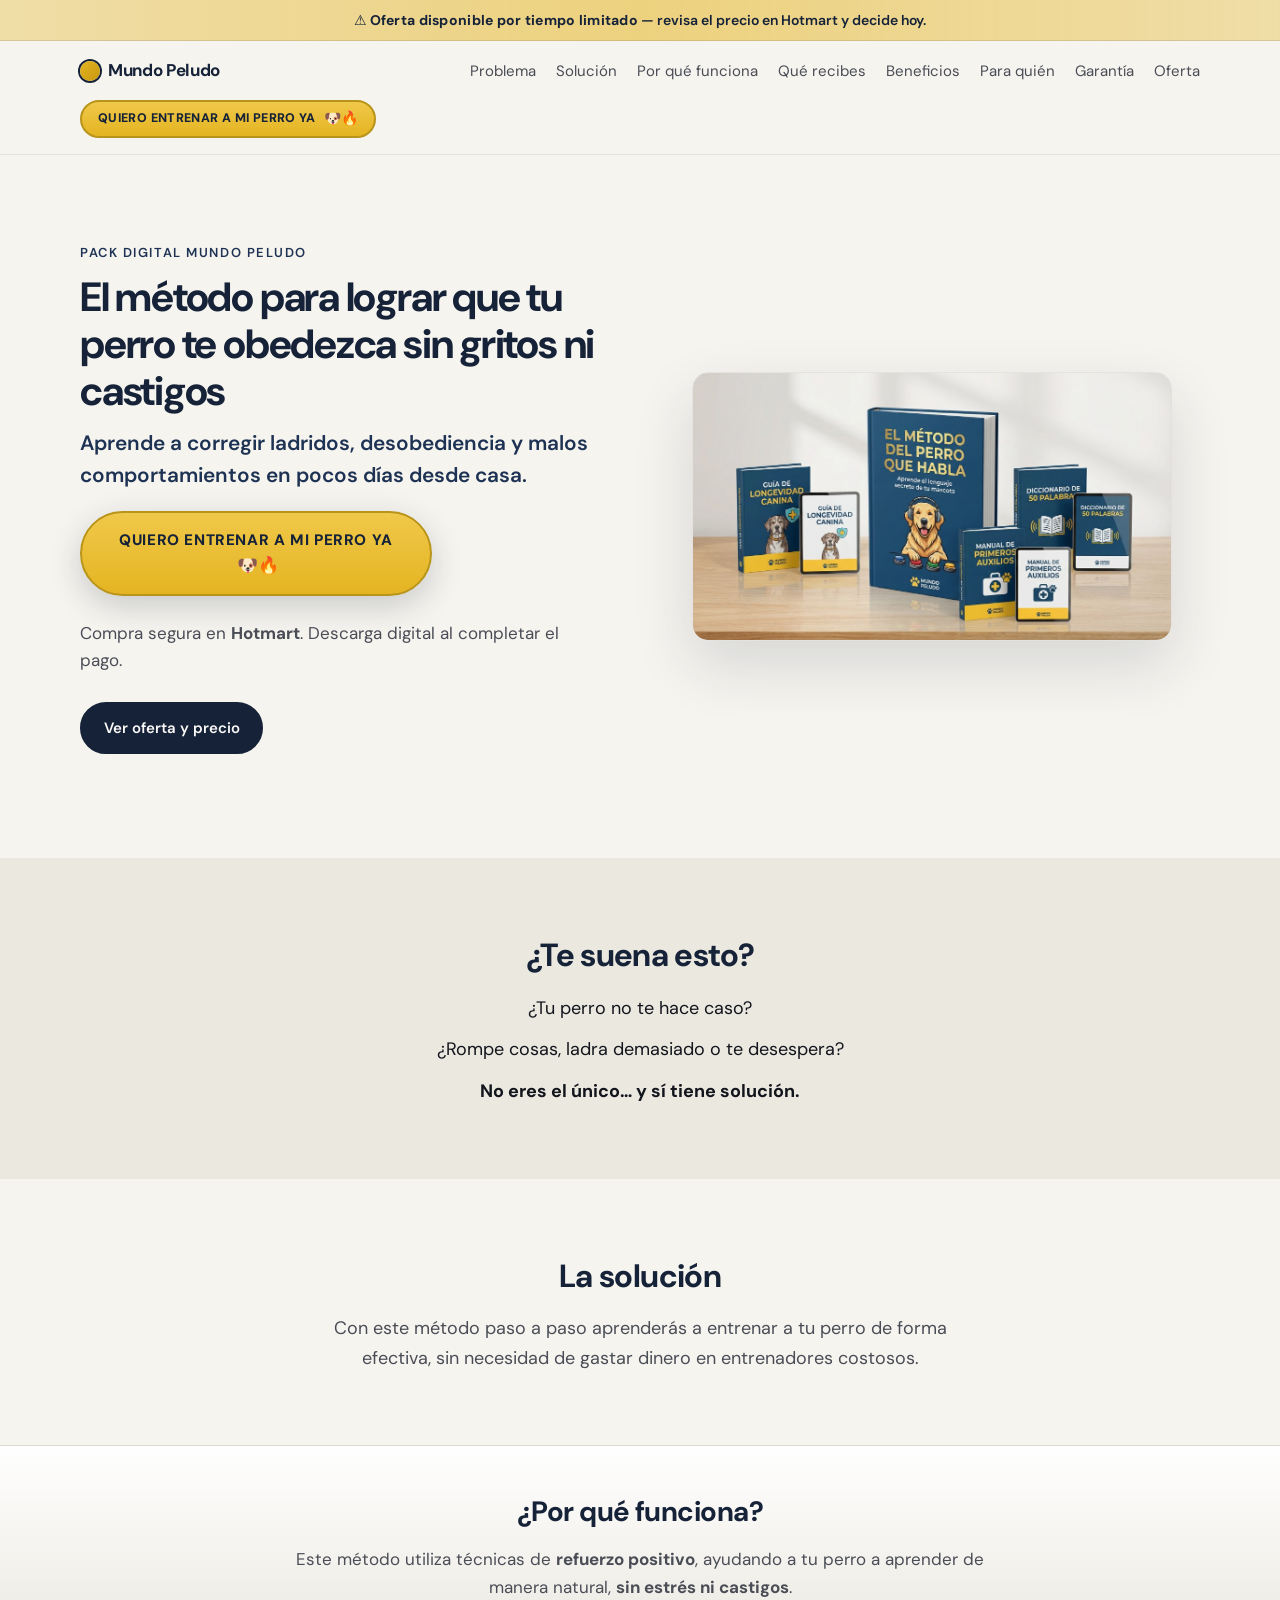
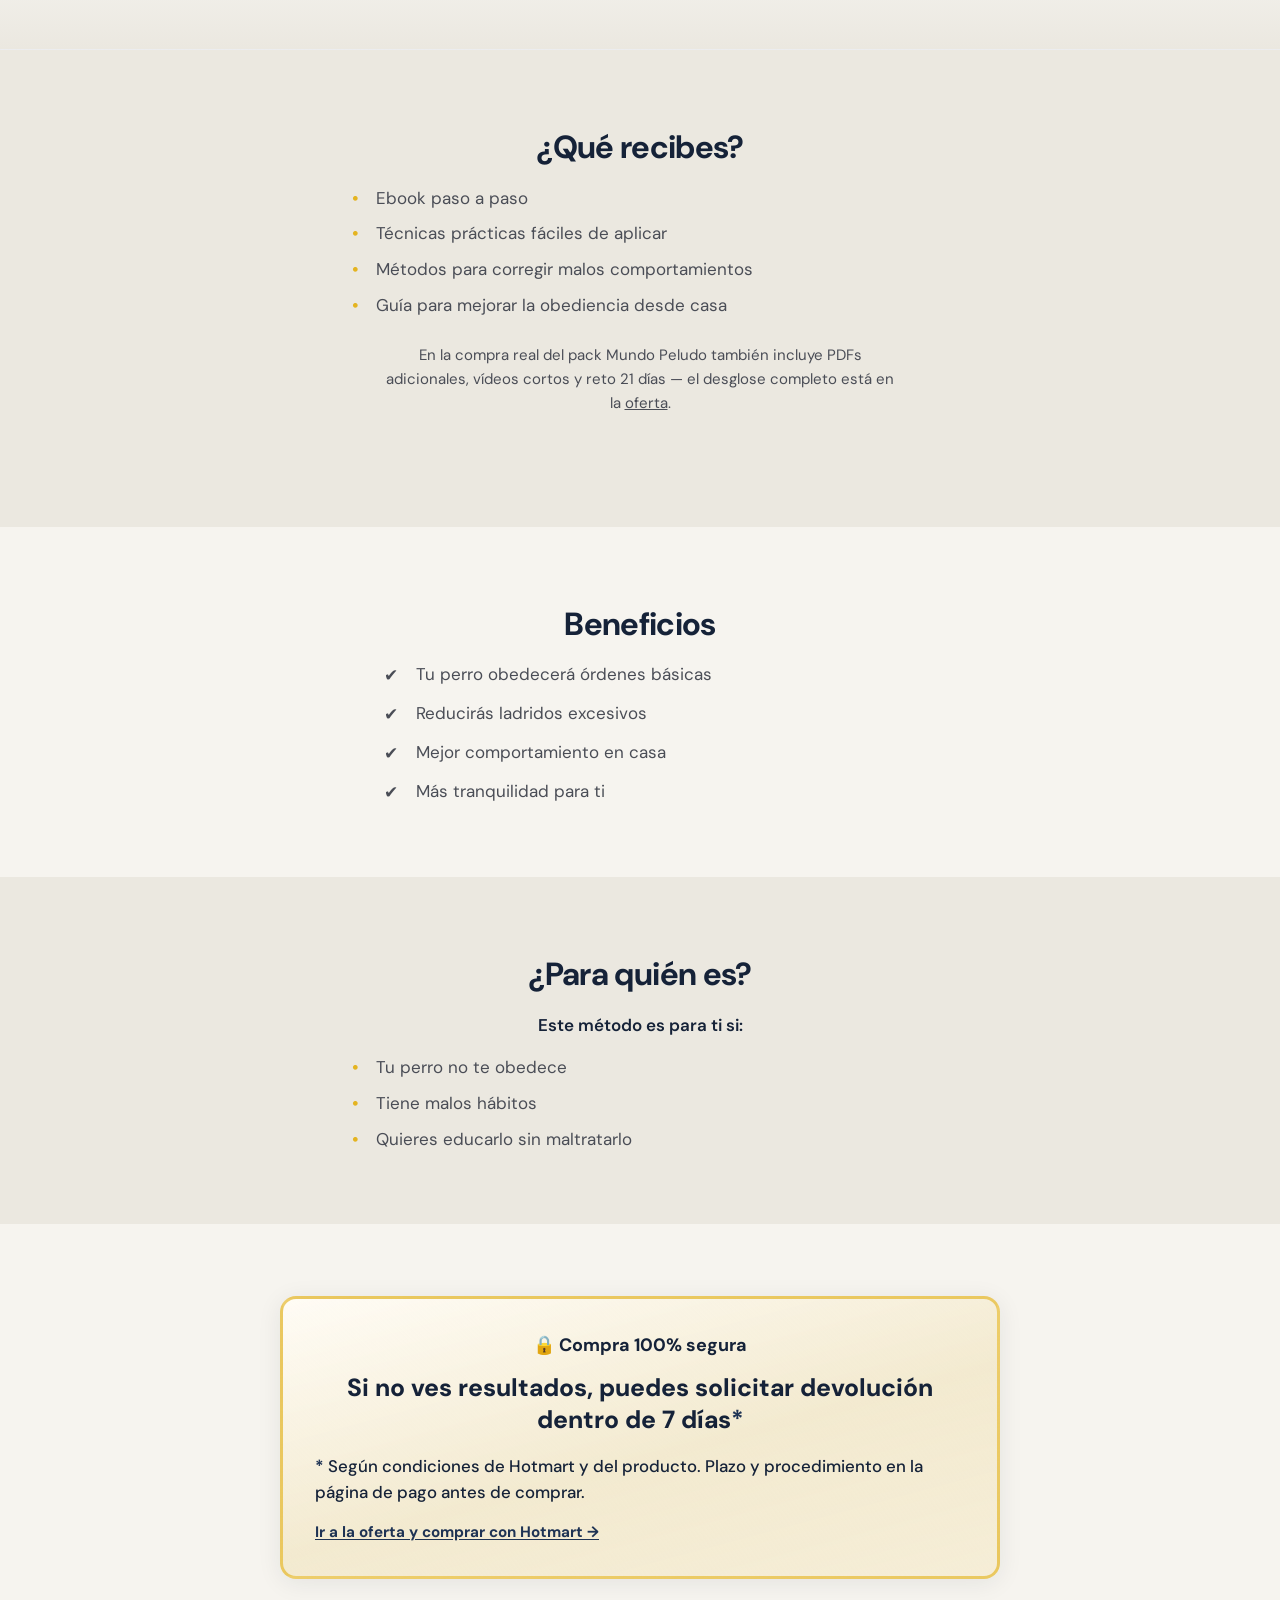
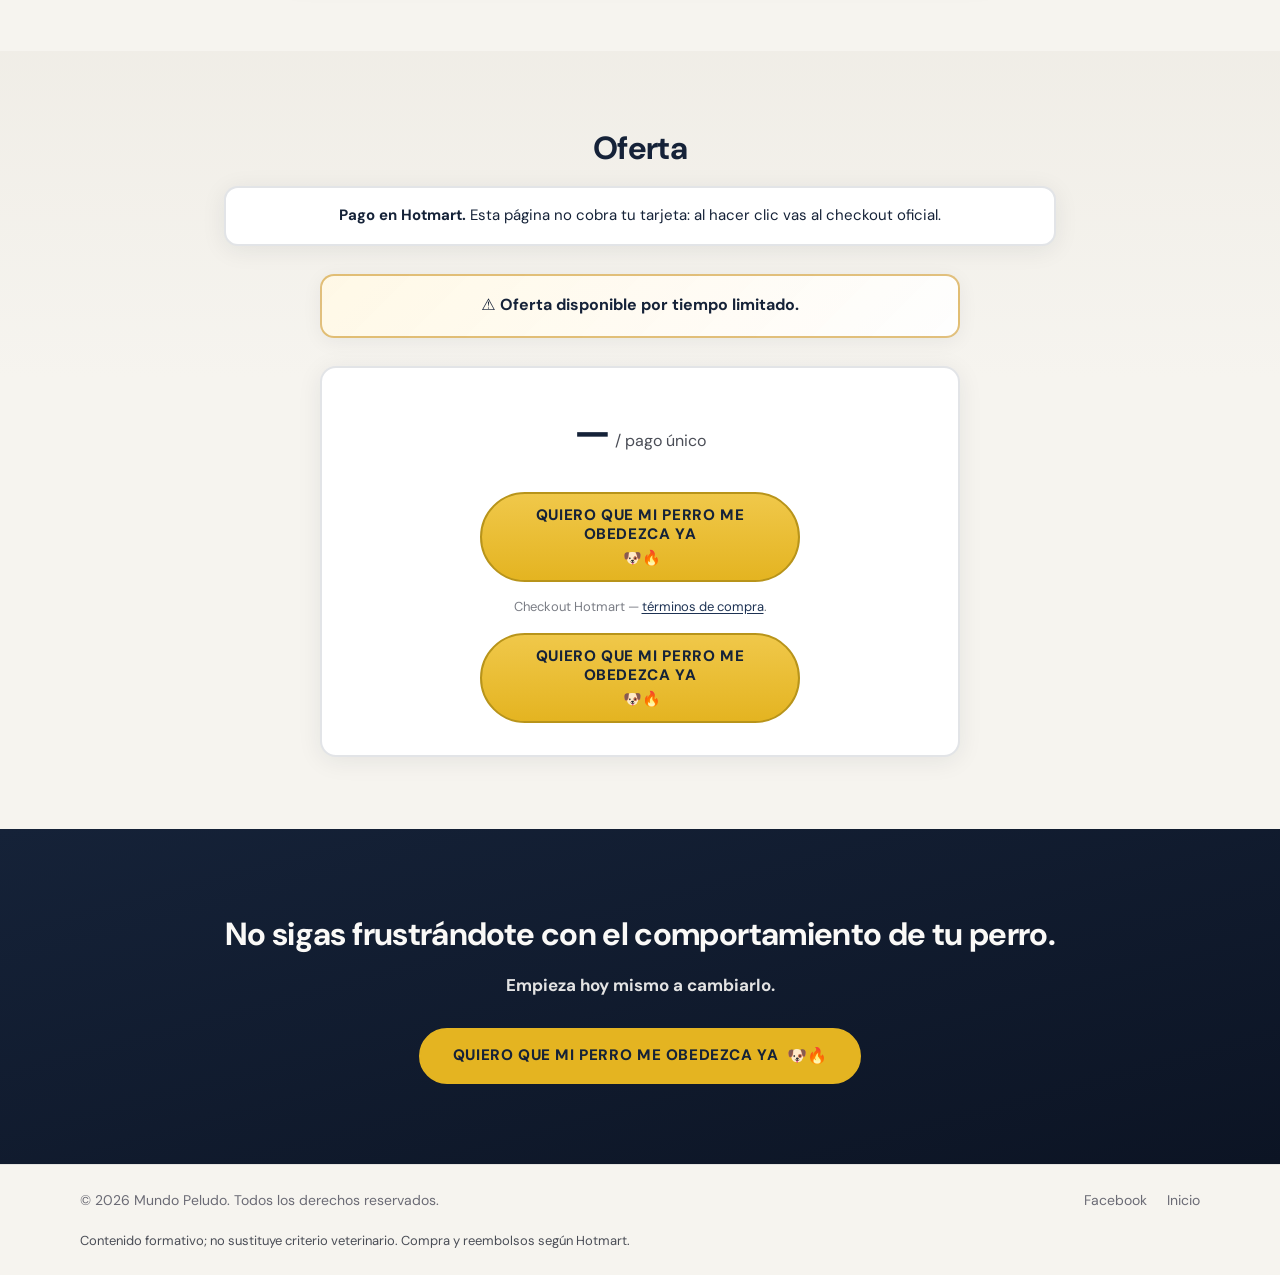
==== index.html @ 7886afe9 "Landing final unica: copy mentor lineal, botones Hotmart, sin secciones extra Made-with: Cursor" ====
<!DOCTYPE html>
<html lang="es">
  <head>
    <meta charset="UTF-8" />
    <meta name="viewport" content="width=device-width, initial-scale=1.0" />
    <meta
      name="description"
      content="Método para que tu perro te obedezca sin gritos ni castigos. Pack digital Mundo Peludo: PDF, vídeos, reto 21 días. Pago seguro Hotmart."
    />
    <title>Mundo Peludo — Obediencia sin gritos ni castigos (pack digital)</title>
    <link rel="stylesheet" href="styles.css" />
    <link rel="preconnect" href="https://fonts.googleapis.com" />
    <link rel="preconnect" href="https://fonts.gstatic.com" crossorigin />
    <link
      href="https://fonts.googleapis.com/css2?family=DM+Sans:ital,opsz,wght@0,9..40,400;0,9..40,600;0,9..40,700;1,9..40,400&display=swap"
      rel="stylesheet"
    />
    <script>
      window.META_PIXEL_ID = "1140730384798691";
    </script>
    <script>
      (function () {
        var id = window.META_PIXEL_ID;
        if (!id || !/^\d{10,20}$/.test(String(id))) return;
        !(function (f, b, e, v, n, t, s) {
          if (f.fbq) return;
          n = f.fbq = function () {
            n.callMethod ? n.callMethod.apply(n, arguments) : n.queue.push(arguments);
          };
          if (!f._fbq) f._fbq = n;
          n.push = n;
          n.loaded = !0;
          n.version = "2.0";
          n.queue = [];
          t = b.createElement(e);
          t.async = !0;
          t.src = v;
          s = b.getElementsByTagName(e)[0];
          s.parentNode.insertBefore(t, s);
        })(window, document, "script", "https://connect.facebook.net/en_US/fbevents.js");
        fbq("init", id);
        fbq("track", "PageView");
      })();
    </script>
    <noscript>
      <img
        height="1"
        width="1"
        style="display: none"
        src="https://www.facebook.com/tr?id=1140730384798691&ev=PageView&noscript=1"
        alt=""
      />
    </noscript>
  </head>
  <body>
    <p class="urgency-strip urgency-strip--final" role="note">
      <span aria-hidden="true">⚠️</span> <strong>Oferta disponible por tiempo limitado</strong> — revisa el precio en
      Hotmart y decide hoy.
    </p>
    <header class="site-header">
      <div class="container header-inner">
        <a class="logo" href="#inicio"><span class="logo__mark" aria-hidden="true"></span> Mundo Peludo</a>
        <nav class="nav" aria-label="Principal">
          <a href="#problema">Problema</a>
          <a href="#solucion">Solución</a>
          <a href="#por-que-funciona">Por qué funciona</a>
          <a href="#que-recibes">Qué recibes</a>
          <a href="#beneficios">Beneficios</a>
          <a href="#para-quien">Para quién</a>
          <a href="#garantia">Garantía</a>
          <a href="#oferta">Oferta</a>
        </nav>
        <a class="btn btn--small btn--cta btn--yell checkout-link" href="#"
          ><span class="btn__label">Quiero entrenar a mi perro ya</span>
          <span class="btn__emoji" aria-hidden="true">🐶🔥</span></a
        >
      </div>
    </header>

    <main>
      <!-- 1. Encabezado -->
      <section class="hero" id="inicio">
        <div class="container hero__grid">
          <div class="hero__copy">
            <p class="eyebrow">Pack digital Mundo Peludo</p>
            <h1>El método para lograr que tu perro te obedezca sin gritos ni castigos</h1>
            <p class="hero__lead hero__lead--final">
              Aprende a corregir ladridos, desobediencia y malos comportamientos en pocos días desde casa.
            </p>
            <div class="hero__cta-primary">
              <a class="btn btn--large btn--cta btn--yell checkout-link" href="#"
                ><span class="btn__label">Quiero entrenar a mi perro ya</span>
                <span class="btn__emoji" aria-hidden="true">🐶🔥</span></a
              >
            </div>
            <p class="hero__sub">
              Compra segura en <strong>Hotmart</strong>. Descarga digital al completar el pago.
            </p>
            <div class="hero__actions">
              <a class="btn" href="#oferta">Ver oferta y precio</a>
            </div>
          </div>
          <div class="hero__visual">
            <figure class="hero__figure">
              <img
                src="images/mega-pack.png"
                alt="Pack Mundo Peludo: ebooks y guías digitales"
                width="640"
                height="480"
                loading="eager"
              />
            </figure>
          </div>
        </div>
      </section>

      <!-- 2. Problema -->
      <section class="section section--alt" id="problema">
        <div class="container final-block">
          <h2 class="section__title">¿Te suena esto?</h2>
          <div class="final-block__text">
            <p>¿Tu perro no te hace caso?</p>
            <p>¿Rompe cosas, ladra demasiado o te desespera?</p>
            <p><strong>No eres el único… y sí tiene solución.</strong></p>
          </div>
        </div>
      </section>

      <!-- 3. Solución -->
      <section class="section" id="solucion">
        <div class="container final-block">
          <h2 class="section__title">La solución</h2>
          <p class="final-block__lead">
            Con este método paso a paso aprenderás a entrenar a tu perro de forma efectiva, sin necesidad de gastar dinero
            en entrenadores costosos.
          </p>
        </div>
      </section>

      <!-- 4. Por qué funciona -->
      <section class="section why-works" id="por-que-funciona">
        <div class="container why-works__inner">
          <h2 class="why-works__title">¿Por qué funciona?</h2>
          <p class="why-works__lead">
            Este método utiliza técnicas de <strong>refuerzo positivo</strong>, ayudando a tu perro a aprender de manera
            natural, <strong>sin estrés ni castigos</strong>.
          </p>
        </div>
      </section>

      <!-- 5. Qué recibes -->
      <section class="section section--alt" id="que-recibes">
        <div class="container">
          <h2 class="section__title">¿Qué recibes?</h2>
          <ul class="final-bullet-list">
            <li>Ebook paso a paso</li>
            <li>Técnicas prácticas fáciles de aplicar</li>
            <li>Métodos para corregir malos comportamientos</li>
            <li>Guía para mejorar la obediencia desde casa</li>
          </ul>
          <p class="section__intro final-note">
            En la compra real del pack Mundo Peludo también incluye PDFs adicionales, vídeos cortos y reto 21 días — el
            desglose completo está en la <a href="#oferta">oferta</a>.
          </p>
        </div>
      </section>

      <!-- 6. Beneficios -->
      <section class="section" id="beneficios">
        <div class="container">
          <h2 class="section__title">Beneficios</h2>
          <ul class="benefits-checklist">
            <li>Tu perro obedecerá órdenes básicas</li>
            <li>Reducirás ladridos excesivos</li>
            <li>Mejor comportamiento en casa</li>
            <li>Más tranquilidad para ti</li>
          </ul>
        </div>
      </section>

      <!-- 7. Para quién es -->
      <section class="section section--alt" id="para-quien">
        <div class="container final-block">
          <h2 class="section__title">¿Para quién es?</h2>
          <p class="final-block__subtitle">Este método es para ti si:</p>
          <ul class="final-bullet-list final-bullet-list--tight">
            <li>Tu perro no te obedece</li>
            <li>Tiene malos hábitos</li>
            <li>Quieres educarlo sin maltratarlo</li>
          </ul>
        </div>
      </section>

      <!-- 8. Garantía -->
      <section class="section" id="garantia">
        <div class="container guarantee">
          <div class="guarantee__box guarantee__box--strong guarantee__box--punch">
            <p class="guarantee__secure"><span aria-hidden="true">🔒</span> Compra 100% segura</p>
            <p class="guarantee__punch-line">
              Si no ves resultados, puedes solicitar devolución dentro de 7 días<span class="guarantee__asterisk">*</span>
            </p>
            <p class="guarantee__text">
              <span class="guarantee__asterisk">*</span> Según condiciones de Hotmart y del producto. Plazo y procedimiento
              en la página de pago antes de comprar.
            </p>
            <p class="guarantee__text guarantee__text--link">
              <a href="#oferta">Ir a la oferta y comprar con Hotmart →</a>
            </p>
          </div>
        </div>
      </section>

      <!-- 9–10. Oferta + cierre -->
      <section class="section section--offer" id="oferta">
        <div class="container offer">
          <h2 class="section__title">Oferta</h2>
          <p class="offer__trust-bar" role="status">
            <strong>Pago en Hotmart.</strong> Esta página no cobra tu tarjeta: al hacer clic vas al checkout oficial.
          </p>
          <p class="offer__urgency-note offer__urgency-note--hot" role="note">
            <span aria-hidden="true">⚠️</span> <strong>Oferta disponible por tiempo limitado.</strong>
          </p>
          <div class="offer__layout">
            <div class="offer__box">
              <p class="offer__price">
                <span class="offer__amount" id="precio-display">—</span>
                <span class="offer__term"> / pago único</span>
              </p>
              <a class="btn btn--wide btn--cta btn--yell checkout-link" href="#" id="hotmart-link"
                ><span class="btn__label">Quiero que mi perro me obedezca ya</span>
                <span class="btn__emoji" aria-hidden="true">🐶🔥</span></a
              >
              <p class="offer__hint">
                Checkout Hotmart —
                <a href="https://www.hotmart.com/legal/es/purchase-terms" target="_blank" rel="noopener noreferrer"
                  >términos de compra</a
                >.
              </p>
              <a class="btn btn--wide btn--cta btn--yell checkout-link" href="#"
                ><span class="btn__label">Quiero que mi perro me obedezca ya</span>
                <span class="btn__emoji" aria-hidden="true">🐶🔥</span></a
              >
            </div>
          </div>
        </div>
      </section>

      <section class="cta" id="cta">
        <div class="container cta__inner">
          <h2>No sigas frustrándote con el comportamiento de tu perro.</h2>
          <p><strong>Empieza hoy mismo a cambiarlo.</strong></p>
          <a class="btn btn--large btn--yell checkout-link" href="#" id="hotmart-link-cta"
            ><span class="btn__label">Quiero que mi perro me obedezca ya</span>
            <span class="btn__emoji" aria-hidden="true">🐶🔥</span></a
          >
        </div>
      </section>
    </main>

    <footer class="site-footer">
      <div class="container footer__inner">
        <p class="footer__brand">© <span id="year"></span> Mundo Peludo. Todos los derechos reservados.</p>
        <nav class="footer__nav" aria-label="Pie">
          <a href="https://www.facebook.com/profile.php?id=61584993482786" target="_blank" rel="noopener noreferrer"
            >Facebook</a
          >
          <a href="#inicio">Inicio</a>
        </nav>
        <p class="footer__legal">
          Contenido formativo; no sustituye criterio veterinario. Compra y reembolsos según Hotmart.
        </p>
      </div>
    </footer>

    <script>
      document.getElementById("year").textContent = new Date().getFullYear();
      var HOTMART_URL = "https://pay.hotmart.com/U105220142I";
      document.querySelectorAll(".checkout-link").forEach(function (el) {
        el.setAttribute("href", HOTMART_URL);
        el.addEventListener("click", function () {
          if (typeof fbq === "function") {
            fbq("track", "InitiateCheckout");
          }
        });
      });
      var PRECIO_TEXTO = "";
      var precioEl = document.getElementById("precio-display");
      if (precioEl) precioEl.textContent = PRECIO_TEXTO || "—";
    </script>
  </body>
</html>
---- styles.css ----
/* Mundo Peludo — paleta marca: azul marino + dorado */
:root {
  --color-bg: #f6f4ef;
  --color-bg-alt: #ebe8e0;
  --color-ink: #12151c;
  --color-muted: #4a4d56;
  --color-navy: #152238;
  --color-navy-mid: #1e3354;
  --color-gold: #e4b421;
  --color-gold-soft: rgba(228, 180, 33, 0.15);
  --shadow-soft: 0 4px 24px rgba(21, 34, 56, 0.08);
  --radius: 0.875rem;
}

*,
*::before,
*::after {
  box-sizing: border-box;
}

html {
  scroll-behavior: smooth;
}

body {
  margin: 0;
  font-family: "DM Sans", system-ui, sans-serif;
  font-size: 1.0625rem;
  line-height: 1.6;
  color: var(--color-ink);
  background: var(--color-bg);
}

/* Franja urgencia — arriba de todo */
.urgency-strip {
  margin: 0;
  padding: 0.55rem 1rem;
  font-size: 0.8125rem;
  font-weight: 600;
  text-align: center;
  color: var(--color-navy);
  background: linear-gradient(90deg, rgba(228, 180, 33, 0.35) 0%, rgba(228, 180, 33, 0.55) 50%, rgba(228, 180, 33, 0.35) 100%);
  border-bottom: 1px solid rgba(21, 34, 56, 0.12);
}

.urgency-strip strong {
  letter-spacing: 0.02em;
}

img {
  max-width: 100%;
  height: auto;
  display: block;
}

a {
  color: inherit;
}

.container {
  width: min(1120px, 100% - 2.5rem);
  margin-inline: auto;
}

/* Header */
.site-header {
  position: sticky;
  top: 0;
  z-index: 50;
  background: rgba(246, 244, 239, 0.94);
  backdrop-filter: blur(10px);
  border-bottom: 1px solid rgba(21, 34, 56, 0.08);
}

.header-inner {
  display: flex;
  align-items: center;
  justify-content: space-between;
  gap: 1rem;
  padding-block: 1rem;
  flex-wrap: wrap;
}

.logo {
  font-weight: 700;
  text-decoration: none;
  letter-spacing: -0.02em;
  display: inline-flex;
  align-items: center;
  gap: 0.5rem;
  color: var(--color-navy);
}

.logo__mark {
  width: 1.25rem;
  height: 1.25rem;
  border-radius: 50%;
  background: linear-gradient(135deg, var(--color-gold) 0%, #c99810 100%);
  box-shadow: 0 0 0 2px var(--color-navy);
}

.nav {
  display: flex;
  gap: 1.25rem;
  flex-wrap: wrap;
}

.nav a {
  text-decoration: none;
  font-size: 0.9375rem;
  color: var(--color-muted);
}

.nav a:hover {
  color: var(--color-navy);
}

/* Botones */
.btn {
  display: inline-flex;
  align-items: center;
  justify-content: center;
  padding: 0.75rem 1.35rem;
  font-weight: 600;
  font-size: 0.9375rem;
  text-decoration: none;
  border-radius: 999px;
  border: 2px solid var(--color-navy);
  background: var(--color-navy);
  color: #faf9f7;
  transition: transform 0.15s ease, box-shadow 0.15s ease, background 0.15s ease, color 0.15s ease;
}

.btn:hover {
  transform: translateY(-1px);
  box-shadow: 0 8px 28px rgba(21, 34, 56, 0.22);
}

.btn--ghost {
  background: transparent;
  color: var(--color-navy);
}

.btn--ghost:hover {
  background: var(--color-gold-soft);
  box-shadow: none;
}

.btn--small {
  padding: 0.5rem 1rem;
  font-size: 0.875rem;
}

.btn--wide {
  width: 100%;
  max-width: 320px;
}

.btn--large {
  padding: 1rem 2rem;
  font-size: 1rem;
}

.btn--outline {
  background: transparent;
  color: var(--color-navy);
  border-color: var(--color-navy);
}

.btn--outline:hover {
  background: var(--color-navy);
  color: #faf9f7;
}

/* CTA destacado (dorado) */
.btn.btn--cta {
  background: linear-gradient(180deg, #f0c84a 0%, var(--color-gold) 100%);
  color: var(--color-navy);
  border-color: #b8941a;
  font-weight: 700;
}

.btn.btn--cta:hover {
  background: linear-gradient(180deg, #f5d060 0%, #e8c02e 100%);
  color: var(--color-navy);
  border-color: var(--color-navy);
  box-shadow: 0 10px 32px rgba(21, 34, 56, 0.28);
}

/* CTA estilo “grita” (mayúsculas + emoji) */
.btn.btn--yell {
  display: inline-flex;
  flex-wrap: wrap;
  align-items: center;
  justify-content: center;
  gap: 0.35rem;
  text-align: center;
  line-height: 1.25;
}

.btn.btn--yell .btn__label {
  text-transform: uppercase;
  letter-spacing: 0.04em;
  font-weight: 800;
  font-size: clamp(0.72rem, 2.6vw, 0.95rem);
}

.header-inner .btn.btn--yell .btn__label {
  font-size: clamp(0.65rem, 1.8vw, 0.78rem);
  letter-spacing: 0.03em;
}

/* Hero */
.hero {
  padding-block: clamp(3rem, 8vw, 5.5rem);
}

.hero__grid {
  display: grid;
  gap: 2.5rem;
  align-items: center;
}

@media (min-width: 900px) {
  .hero__grid {
    grid-template-columns: 1fr 1fr;
    gap: 3rem;
  }
}

.eyebrow {
  margin: 0 0 0.75rem;
  font-size: 0.8125rem;
  font-weight: 600;
  text-transform: uppercase;
  letter-spacing: 0.12em;
  color: var(--color-navy-mid);
}

.hero__topline {
  margin: 0 0 1rem;
  font-size: clamp(1.08rem, 2.6vw, 1.35rem);
  line-height: 1.35;
  font-weight: 700;
  color: var(--color-navy);
  max-width: 52ch;
  padding: 0.85rem 1rem;
  background: linear-gradient(135deg, rgba(228, 180, 33, 0.2) 0%, rgba(255, 255, 255, 0.95) 100%);
  border-radius: var(--radius);
  border-left: 4px solid var(--color-gold);
  box-shadow: var(--shadow-soft);
}

.hero h1 {
  margin: 0 0 0.65rem;
  font-size: clamp(1.85rem, 4vw, 2.55rem);
  line-height: 1.15;
  letter-spacing: -0.03em;
  color: var(--color-navy);
}

.hero__cta-primary {
  margin: 0 0 1.5rem;
}

.hero__cta-primary .btn {
  width: 100%;
  max-width: 22rem;
  padding: 1.1rem 1.85rem;
  font-size: 1.0625rem;
  box-shadow: 0 10px 32px rgba(21, 34, 56, 0.2);
}

.hero__sub {
  margin: 0 0 1.75rem;
  color: var(--color-muted);
  max-width: 42ch;
}

.hero__actions {
  display: flex;
  flex-wrap: wrap;
  gap: 0.75rem;
  margin-bottom: 1rem;
}

.hero__lead {
  margin: 0 0 1.25rem;
  font-size: 1.125rem;
  line-height: 1.55;
  color: var(--color-muted);
  max-width: 54ch;
}

.hero__pain-list {
  margin: 0 0 1.35rem;
  padding: 0 0 0 1.35rem;
  max-width: 48ch;
  color: var(--color-ink);
  line-height: 1.55;
  font-size: 1.02rem;
}

.hero__pain-list li {
  margin-bottom: 0.45rem;
}

.hero__pain-list li:last-child {
  margin-bottom: 0;
}

.hero__solution {
  margin: 0 0 1.5rem;
  padding: 1.1rem 1.25rem;
  max-width: 54ch;
  font-size: 1rem;
  line-height: 1.55;
  color: var(--color-ink);
  background: rgba(255, 255, 255, 0.92);
  border-radius: var(--radius);
  border: 1px solid rgba(21, 34, 56, 0.1);
  box-shadow: var(--shadow-soft);
}

.hero__solution p {
  margin: 0;
}

.btn__emoji {
  margin-left: 0.2em;
}

.hero__note {
  margin: 0;
  font-size: 0.875rem;
  color: #6b6b75;
  max-width: 48ch;
}

.hero__visual {
  display: flex;
  justify-content: center;
}

.hero__figure {
  margin: 0;
  width: 100%;
  max-width: 480px;
  border-radius: 1rem;
  overflow: hidden;
  box-shadow: 0 24px 60px rgba(21, 34, 56, 0.14);
  border: 1px solid rgba(21, 34, 56, 0.08);
}

.hero__figure img {
  width: 100%;
  height: auto;
}

/* Qué incluye — grid */
.bundle-grid {
  display: grid;
  gap: 1.5rem;
}

@media (min-width: 700px) {
  .bundle-grid {
    grid-template-columns: repeat(2, 1fr);
  }
}

.bundle-card {
  background: #fff;
  border-radius: var(--radius);
  border: 1px solid rgba(21, 34, 56, 0.08);
  box-shadow: var(--shadow-soft);
  overflow: hidden;
  display: flex;
  flex-direction: column;
}

.bundle-card--text {
  justify-content: center;
}

.bundle-card__media {
  background: linear-gradient(160deg, #e8e4dc 0%, #d8d2c8 100%);
  aspect-ratio: 4 / 3;
  display: flex;
  align-items: center;
  justify-content: center;
}

.bundle-card__media img {
  width: 100%;
  height: 100%;
  object-fit: contain;
  padding: 0.5rem;
}

.bundle-card__body {
  padding: 1.35rem 1.5rem 1.5rem;
}

.bundle-card__body h3 {
  margin: 0 0 0.5rem;
  font-size: 1.125rem;
  color: var(--color-navy);
}

.bundle-card__body p {
  margin: 0;
  font-size: 0.9375rem;
  color: var(--color-muted);
}

/* Sección autoría */
.prose-block .section__intro {
  margin-bottom: 1.75rem;
}

.prose-block__text {
  max-width: 48rem;
  margin: 0 auto;
  text-align: left;
}

.prose-block__text p {
  margin: 0 0 1.15rem;
  color: var(--color-muted);
  line-height: 1.65;
}

.prose-block__text p:last-child {
  margin-bottom: 0;
}

/* Secciones */
.section {
  padding-block: clamp(3rem, 7vw, 4.5rem);
}

.section--alt {
  background: var(--color-bg-alt);
}

.section__title {
  margin: 0 0 0.75rem;
  font-size: clamp(1.5rem, 3vw, 2rem);
  letter-spacing: -0.02em;
  text-align: center;
  color: var(--color-navy);
}

.section__intro {
  margin: 0 auto 2.5rem;
  max-width: 52ch;
  text-align: center;
  color: var(--color-muted);
}

.benefits {
  list-style: none;
  margin: 0;
  padding: 0;
  display: grid;
  gap: 1.25rem;
}

@media (min-width: 700px) {
  .benefits {
    grid-template-columns: repeat(3, 1fr);
    gap: 1.5rem;
  }
}

.benefit {
  background: #fff;
  padding: 1.5rem;
  border-radius: var(--radius);
  border: 1px solid rgba(21, 34, 56, 0.08);
  box-shadow: var(--shadow-soft);
}

.benefit h3 {
  margin: 0 0 0.5rem;
  font-size: 1.125rem;
  color: var(--color-navy);
}

.benefit p {
  margin: 0;
  font-size: 0.9375rem;
  color: var(--color-muted);
}

/* Confianza (sin testimonios falsos) */
.trust__intro {
  margin-bottom: 2rem;
}

.trust__grid {
  list-style: none;
  margin: 0;
  padding: 0;
  display: grid;
  gap: 1.25rem;
}

@media (min-width: 768px) {
  .trust__grid {
    grid-template-columns: repeat(3, 1fr);
    gap: 1.5rem;
  }
}

.trust__card {
  margin: 0;
  padding: 1.5rem;
  background: #fff;
  border-radius: var(--radius);
  border: 1px solid rgba(21, 34, 56, 0.08);
  box-shadow: var(--shadow-soft);
  text-align: left;
}

.trust__card-title {
  margin: 0 0 0.5rem;
  font-size: 1.125rem;
  color: var(--color-navy);
}

.trust__card p {
  margin: 0;
  font-size: 0.9375rem;
  color: var(--color-muted);
  line-height: 1.55;
}

.trust__footer {
  margin: 2rem auto 0;
  max-width: 48ch;
  text-align: center;
  font-size: 0.9375rem;
  color: var(--color-muted);
  line-height: 1.55;
}

.trust__footer a {
  color: var(--color-navy-mid);
  font-weight: 600;
  text-decoration: underline;
  text-underline-offset: 0.15em;
}

.trust__footer a:hover {
  color: var(--color-navy);
}

/* Video de ventas */
.video-sales {
  max-width: 860px;
}

.video-sales__player-wrap {
  border-radius: 1rem;
  overflow: hidden;
  border: 2px solid rgba(21, 34, 56, 0.12);
  box-shadow: var(--shadow-soft);
  background: #0f1727;
}

.video-sales__player {
  width: 100%;
  height: auto;
  display: block;
  aspect-ratio: 16 / 9;
}

/* Comunidad */
.community__list {
  list-style: none;
  margin: 0 auto 2.5rem;
  padding: 0;
  max-width: 52rem;
}

.community__list li {
  position: relative;
  margin-bottom: 1rem;
  padding-left: 1.5rem;
  color: var(--color-muted);
  line-height: 1.55;
}

.community__list li::before {
  content: "";
  position: absolute;
  left: 0;
  top: 0.55em;
  width: 0.45rem;
  height: 0.45rem;
  border-radius: 50%;
  background: var(--color-gold);
  box-shadow: 0 0 0 2px rgba(228, 180, 33, 0.35);
}

.community__list li:last-child {
  margin-bottom: 0;
}

.community__box {
  max-width: 480px;
  margin-inline: auto;
  text-align: center;
  padding: 2rem;
  background: #fff;
  border-radius: var(--radius);
  border: 1px solid rgba(21, 34, 56, 0.1);
  box-shadow: var(--shadow-soft);
}

.community__lead {
  margin: 0 0 1rem;
  font-weight: 600;
  color: var(--color-navy);
}

/* Por qué funciona */
.why-works {
  padding-block: clamp(2rem, 5vw, 3rem);
  background: linear-gradient(180deg, #fff 0%, var(--color-bg-alt) 100%);
  border-block: 1px solid rgba(21, 34, 56, 0.08);
}

.why-works__inner {
  max-width: min(44rem, 100%);
  margin-inline: auto;
  text-align: center;
}

.why-works__title {
  margin: 0 0 1rem;
  font-size: clamp(1.35rem, 3vw, 1.75rem);
  letter-spacing: -0.02em;
  color: var(--color-navy);
  line-height: 1.25;
}

.why-works__lead {
  margin: 0;
  font-size: 1.0625rem;
  line-height: 1.65;
  color: var(--color-muted);
}

/* Oferta */
.section--offer {
  background: linear-gradient(180deg, rgba(235, 232, 224, 0.55) 0%, var(--color-bg) 42%);
}

.offer {
  text-align: center;
}

.offer__trust-bar {
  max-width: min(52rem, 100%);
  margin: 0 auto 1.75rem;
  padding: 1rem 1.25rem;
  font-size: 0.9375rem;
  line-height: 1.55;
  text-align: center;
  color: var(--color-navy);
  background: #fff;
  border-radius: var(--radius);
  border: 2px solid rgba(21, 34, 56, 0.12);
  box-shadow: var(--shadow-soft);
}

.offer__trust-bar strong {
  color: var(--color-navy);
}

.offer__you-get {
  max-width: min(640px, 100%);
  margin: 0 auto 2rem;
  padding: 1.5rem 1.35rem;
  text-align: left;
  background: #fff;
  border-radius: var(--radius);
  border: 1px solid rgba(228, 180, 33, 0.4);
  box-shadow: 0 4px 24px rgba(21, 34, 56, 0.06);
}

.offer__you-get-title {
  margin: 0 0 1rem;
  font-size: 1.2rem;
  color: var(--color-navy);
  text-align: center;
}

.offer__you-get-list {
  margin: 0;
  padding-left: 1.25rem;
  color: var(--color-muted);
  line-height: 1.55;
}

.offer__you-get-list li {
  margin-bottom: 0.5rem;
}

.offer__you-get-list li:last-child {
  margin-bottom: 0;
}

.offer__guarantee-badge {
  margin: 0 0 1.75rem;
  padding: 1.25rem 1.2rem;
  text-align: left;
  background: linear-gradient(165deg, rgba(255, 252, 245, 0.98) 0%, var(--color-gold-soft) 50%, rgba(255, 255, 255, 0.95) 100%);
  border-radius: var(--radius);
  border: 2px solid rgba(228, 180, 33, 0.45);
  box-shadow: 0 6px 28px rgba(21, 34, 56, 0.08);
}

.offer__guarantee-badge-title {
  margin: 0 0 0.6rem;
  font-size: 1.05rem;
  font-weight: 800;
  color: var(--color-navy);
  text-align: center;
  text-transform: uppercase;
  letter-spacing: 0.06em;
}

.offer__guarantee-punch {
  margin: 0 0 0.75rem;
  font-size: clamp(1.15rem, 2.8vw, 1.45rem);
  font-weight: 800;
  line-height: 1.3;
  color: var(--color-navy);
  text-align: center;
}

.offer__guarantee-badge-text {
  margin: 0;
  font-size: 0.875rem;
  line-height: 1.55;
  color: var(--color-ink);
}

.guarantee__asterisk {
  font-weight: 700;
  color: var(--color-navy-mid);
}

.offer__intro {
  margin-bottom: 2rem;
}

.offer__layout {
  display: flex;
  justify-content: center;
}

.offer__box {
  max-width: min(640px, 100%);
  width: 100%;
  padding: 2rem;
  background: #fff;
  border-radius: 1rem;
  border: 2px solid rgba(21, 34, 56, 0.12);
  box-shadow: var(--shadow-soft);
}

.offer__price {
  margin: 0 0 1.75rem;
}

.offer__focus {
  text-align: left;
  margin-bottom: 1.75rem;
  padding-bottom: 1.75rem;
  border-bottom: 1px solid rgba(21, 34, 56, 0.1);
}

.offer__subhead {
  margin: 0 0 0.75rem;
  font-size: 1.125rem;
  color: var(--color-navy);
  text-align: center;
}

.offer__focus-text {
  margin: 0 0 1.25rem;
  font-size: 0.9375rem;
  line-height: 1.6;
  color: var(--color-muted);
}

.offer__list-title {
  margin: 0 0 0.85rem;
  font-size: 1rem;
  font-weight: 700;
  color: var(--color-navy);
  text-align: left;
}

.offer__amount {
  font-size: 2.5rem;
  font-weight: 700;
  letter-spacing: -0.03em;
  color: var(--color-navy);
}

.offer__term {
  font-size: 1rem;
  font-weight: 400;
  color: var(--color-muted);
}

.offer__list {
  text-align: left;
  margin: 0 0 1.5rem;
  padding-left: 1.25rem;
  color: var(--color-muted);
}

.offer__list li {
  margin-bottom: 0.5rem;
}

.offer__hint {
  margin: 1rem 0 0;
  font-size: 0.8125rem;
  color: #7a7d85;
  line-height: 1.45;
}

.offer__hint + .btn {
  margin-top: 1rem;
}

.offer__hint a {
  color: var(--color-navy-mid);
  text-decoration: underline;
  text-underline-offset: 0.15em;
}

.offer__hint a:hover {
  color: var(--color-navy);
}

.offer__urgency-note {
  max-width: min(640px, 100%);
  margin: 0 auto 1.75rem;
  padding: 1.1rem 1.35rem;
  font-size: 0.95rem;
  line-height: 1.55;
  color: var(--color-navy);
  background: linear-gradient(135deg, rgba(255, 248, 230, 0.95) 0%, rgba(255, 255, 255, 0.9) 100%);
  border-radius: var(--radius);
  border: 1px solid rgba(228, 180, 33, 0.45);
  border-left: 4px solid var(--color-gold);
  box-shadow: 0 4px 20px rgba(21, 34, 56, 0.06);
}

.offer__urgency-note--hot {
  font-size: 1rem;
  font-weight: 500;
  border-width: 2px;
  border-color: rgba(200, 140, 20, 0.55);
  animation: offerPulse 3.5s ease-in-out infinite;
}

@keyframes offerPulse {
  0%,
  100% {
    box-shadow: 0 4px 20px rgba(21, 34, 56, 0.07);
  }
  50% {
    box-shadow: 0 6px 28px rgba(228, 180, 33, 0.25);
  }
}

@media (prefers-reduced-motion: reduce) {
  .offer__urgency-note--hot {
    animation: none;
  }
}

/* Garantía */
.guarantee {
  text-align: center;
}

.guarantee__box {
  max-width: min(640px, 100%);
  margin-inline: auto;
  padding: 2rem;
  background: linear-gradient(165deg, rgba(255, 252, 245, 0.95) 0%, var(--color-gold-soft) 55%, rgba(245, 236, 210, 0.85) 100%);
  border-radius: 1rem;
  border: 2px solid rgba(228, 180, 33, 0.35);
  box-shadow: var(--shadow-soft);
}

.guarantee__text {
  margin: 0;
  font-size: clamp(0.95rem, 2vw, 1.05rem);
  font-weight: 500;
  line-height: 1.55;
  color: var(--color-navy);
}

.guarantee__text strong {
  font-weight: 700;
}

.guarantee__kicker {
  margin: 0 0 0.65rem;
  font-size: 0.78rem;
  font-weight: 700;
  text-transform: uppercase;
  letter-spacing: 0.1em;
  color: var(--color-navy-mid);
}

.guarantee__box--strong {
  max-width: min(720px, 100%);
  text-align: left;
}

.guarantee__box--strong .guarantee__text {
  text-align: left;
}

.guarantee__box--punch {
  border-width: 3px;
  border-color: rgba(228, 180, 33, 0.65);
}

.guarantee__punch-line {
  margin: 0 0 1rem;
  font-size: clamp(1.2rem, 3vw, 1.55rem);
  font-weight: 800;
  line-height: 1.3;
  color: var(--color-navy);
  text-align: center;
}

.guarantee__text--link {
  margin-top: 1rem;
  margin-bottom: 0 !important;
  font-size: 0.95rem;
}

.guarantee__text--link a {
  color: var(--color-navy-mid);
  font-weight: 700;
  text-decoration: underline;
  text-underline-offset: 0.15em;
}

.guarantee__text--link a:hover {
  color: var(--color-navy);
}

/* CTA final */
.cta {
  padding-block: clamp(3rem, 8vw, 5rem);
  background: linear-gradient(165deg, var(--color-navy) 0%, #0c1424 100%);
  color: #faf9f7;
}

.cta__inner {
  text-align: center;
}

.cta h2 {
  margin: 0 0 0.75rem;
  font-size: clamp(1.5rem, 3vw, 2rem);
  letter-spacing: -0.02em;
}

.cta p {
  margin: 0 0 1.75rem;
  opacity: 0.9;
  max-width: 42ch;
  margin-inline: auto;
}

.cta .btn {
  background: var(--color-gold);
  color: var(--color-navy);
  border-color: var(--color-gold);
  font-weight: 700;
}

.cta .btn:hover {
  box-shadow: 0 12px 40px rgba(0, 0, 0, 0.35);
}

.cta .btn.btn--yell .btn__label {
  color: var(--color-navy);
}

/* Footer */
.site-footer {
  padding-block: 1.5rem;
  border-top: 1px solid rgba(21, 34, 56, 0.08);
}

.footer__inner {
  display: flex;
  flex-wrap: wrap;
  align-items: center;
  justify-content: space-between;
  gap: 1rem;
}

.footer__legal {
  flex-basis: 100%;
  margin: 0;
  padding-top: 0.25rem;
  font-size: 0.8125rem;
  line-height: 1.55;
  color: var(--color-muted);
  max-width: 72ch;
}

.footer__legal--muted {
  padding-top: 0;
  font-size: 0.75rem;
  color: #7a7d85;
}

.footer__brand {
  margin: 0;
  font-size: 0.875rem;
  color: #6b6b75;
}

.footer__nav {
  display: flex;
  gap: 1.25rem;
}

.footer__nav a {
  font-size: 0.875rem;
  color: #6b6b75;
  text-decoration: none;
}

.footer__nav a:hover {
  color: var(--color-navy);
}

/* Landing final (copy único) */
.hero__lead--final {
  font-size: clamp(1.1rem, 2.5vw, 1.3rem);
  font-weight: 600;
  color: var(--color-navy-mid);
  max-width: 48ch;
}

.urgency-strip--final {
  font-size: 0.875rem;
}

.final-block {
  max-width: min(40rem, 100%);
  margin-inline: auto;
  text-align: center;
}

.final-block__text {
  font-size: 1.125rem;
  line-height: 1.65;
  color: var(--color-ink);
}

.final-block__text p {
  margin: 0 0 0.75rem;
}

.final-block__text p:last-child {
  margin-bottom: 0;
}

.final-block__lead {
  margin: 0;
  font-size: 1.125rem;
  line-height: 1.65;
  color: var(--color-muted);
  max-width: 52ch;
  margin-inline: auto;
}

.final-block__subtitle {
  margin: 0 0 1rem;
  font-weight: 600;
  color: var(--color-navy);
}

.final-bullet-list {
  list-style: none;
  margin: 0 auto;
  padding: 0;
  max-width: 36rem;
  text-align: left;
}

.final-bullet-list li {
  position: relative;
  margin-bottom: 0.65rem;
  padding-left: 1.5rem;
  font-size: 1.0625rem;
  line-height: 1.5;
  color: var(--color-muted);
}

.final-bullet-list li::before {
  content: "•";
  position: absolute;
  left: 0;
  color: var(--color-gold);
  font-weight: 800;
}

.final-bullet-list--tight li:last-child {
  margin-bottom: 0;
}

.final-note {
  margin-top: 1.5rem !important;
  font-size: 0.9375rem !important;
}

.benefits-checklist {
  list-style: none;
  margin: 0 auto;
  padding: 0;
  max-width: 32rem;
}

.benefits-checklist li {
  position: relative;
  margin-bottom: 0.85rem;
  padding-left: 2rem;
  font-size: 1.0625rem;
  line-height: 1.5;
  color: var(--color-muted);
}

.benefits-checklist li::before {
  content: "✔️";
  position: absolute;
  left: 0;
  top: 0.05em;
}

.benefits-checklist li:last-child {
  margin-bottom: 0;
}

.guarantee__secure {
  margin: 0 0 0.75rem;
  font-size: 1.125rem;
  font-weight: 700;
  text-align: center;
  color: var(--color-navy);
}
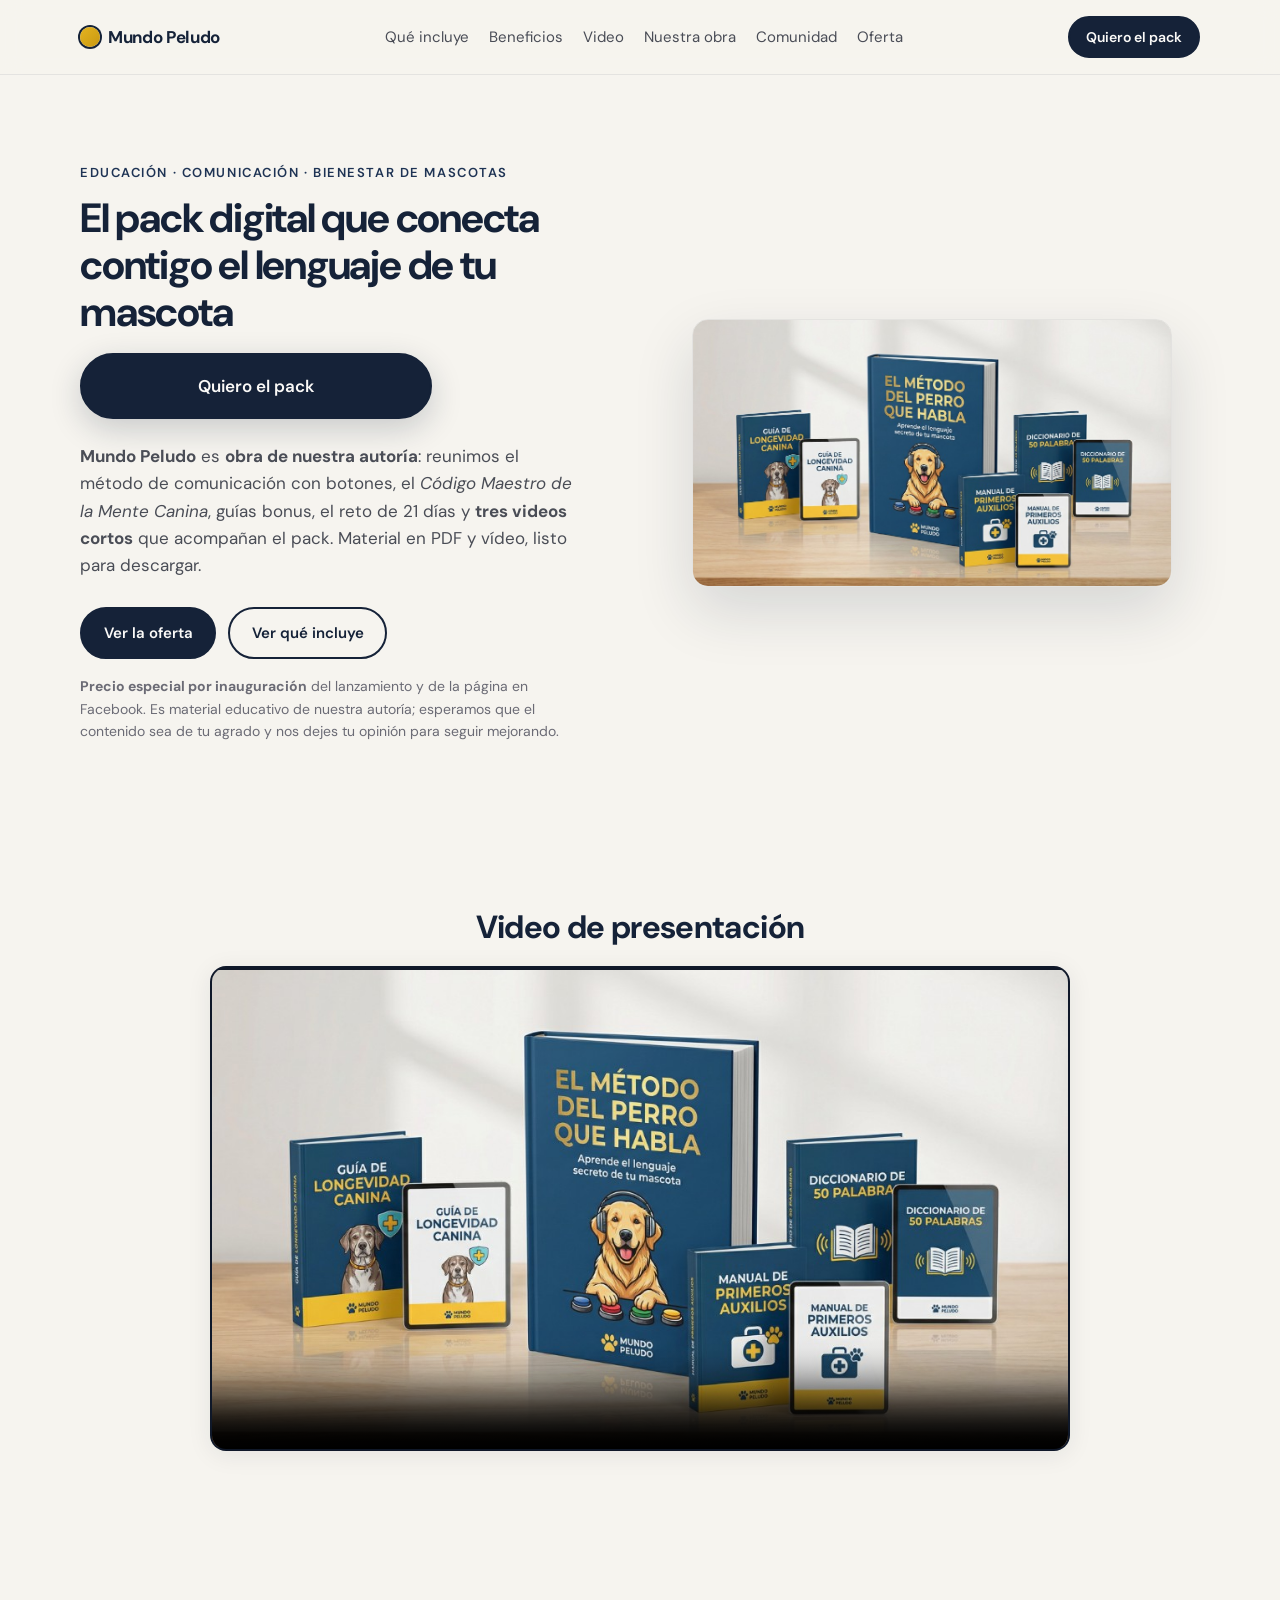
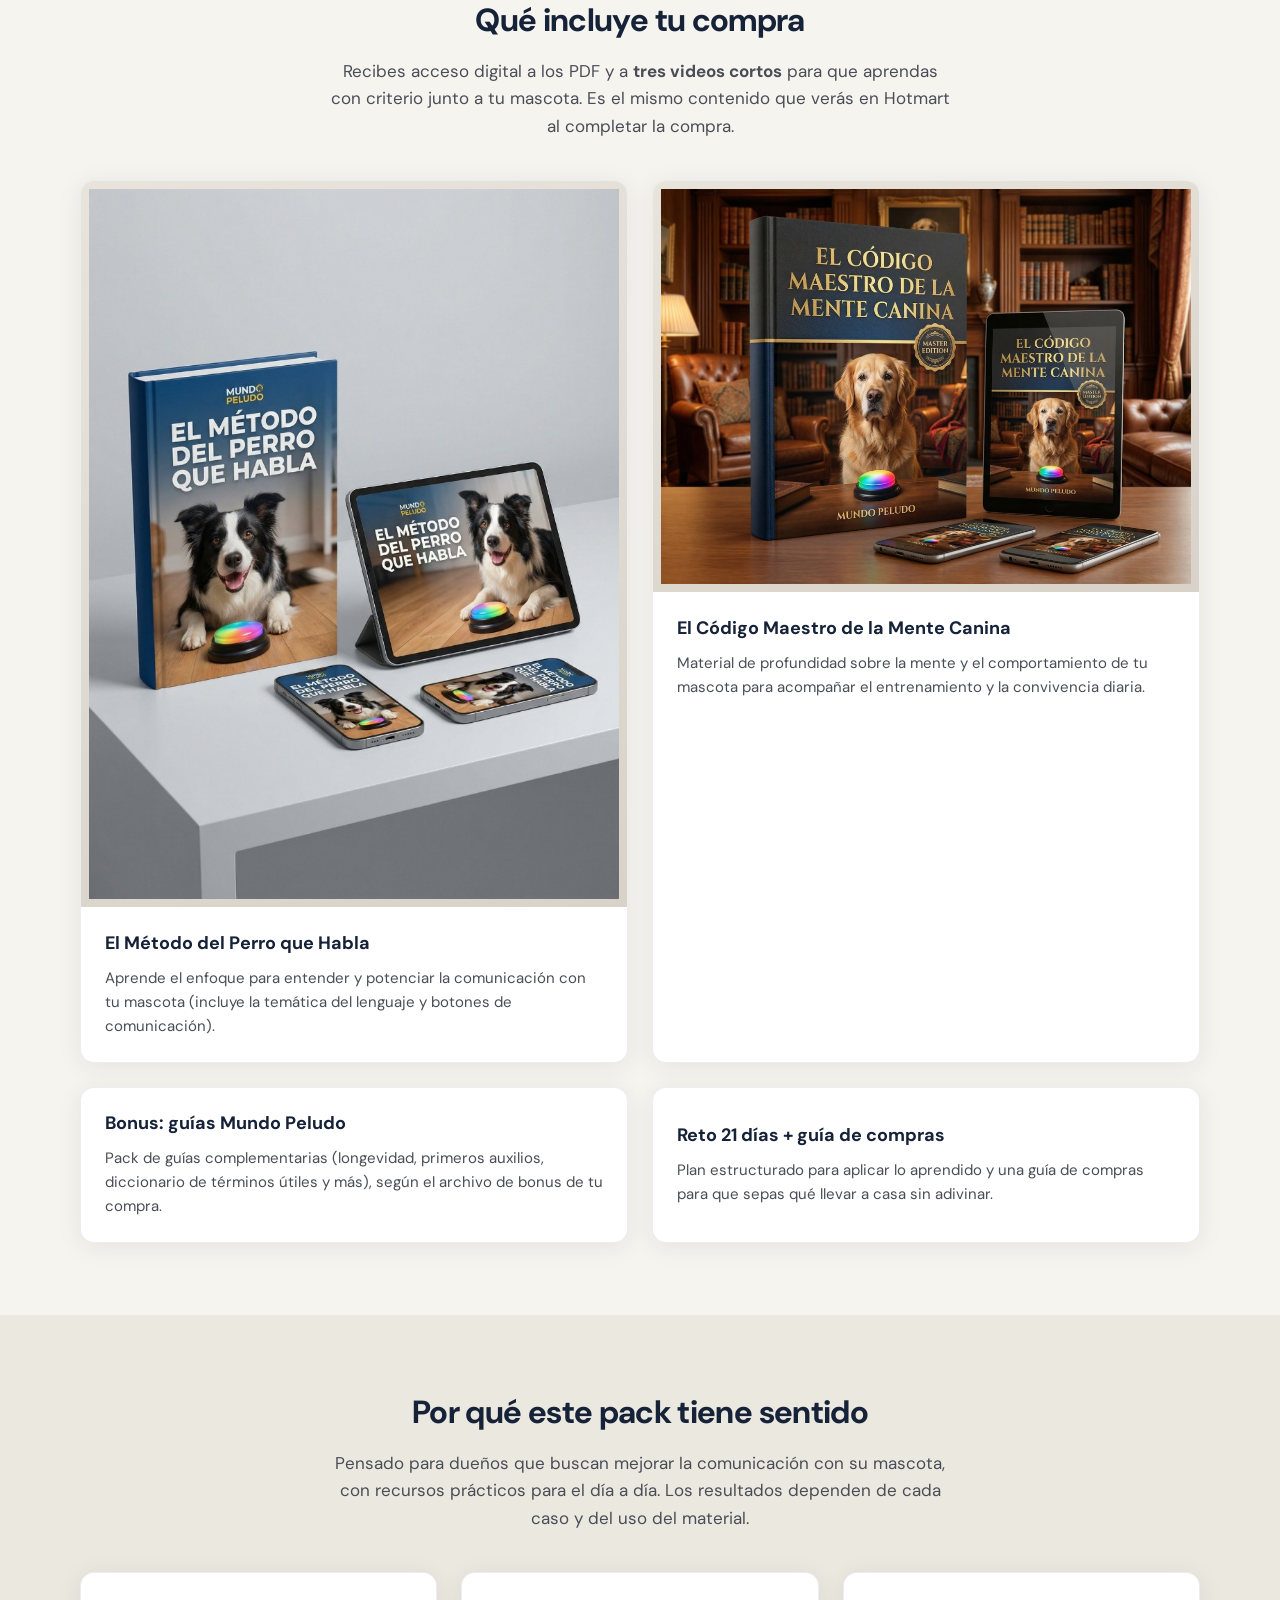
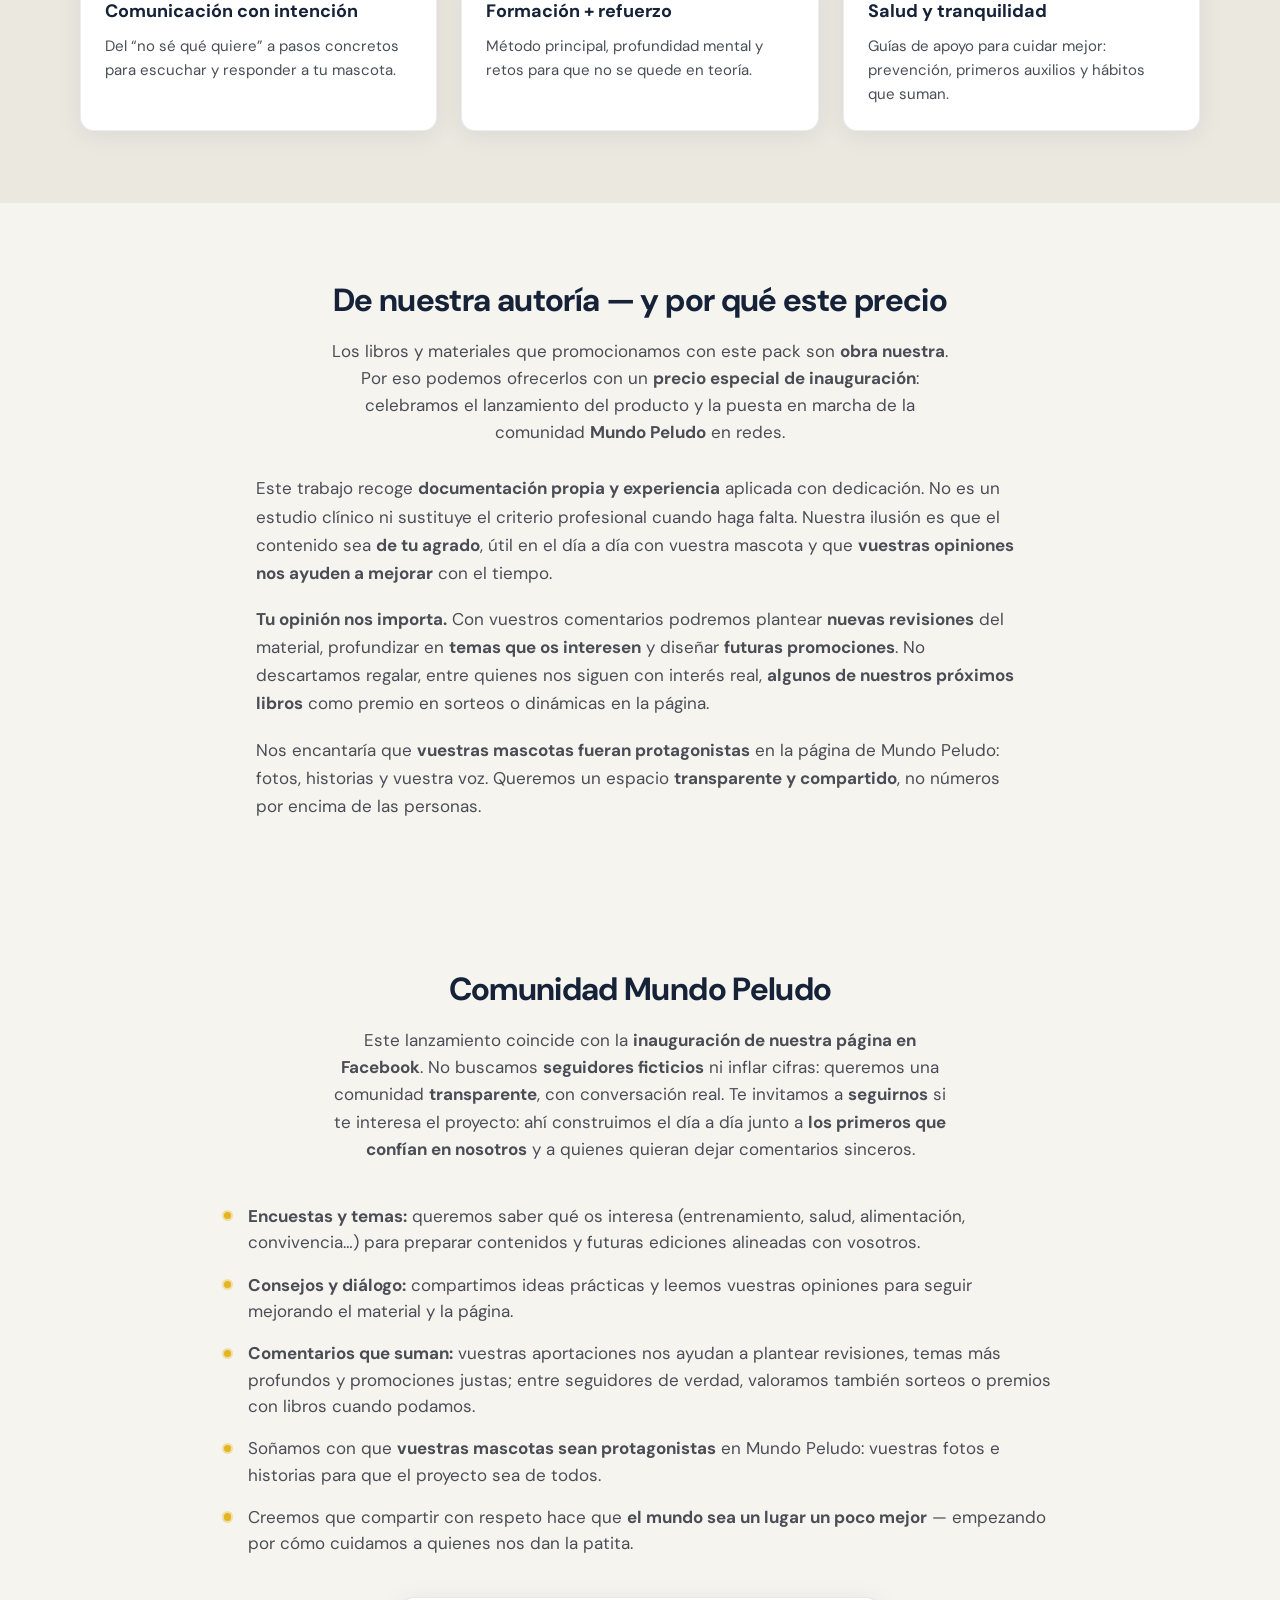
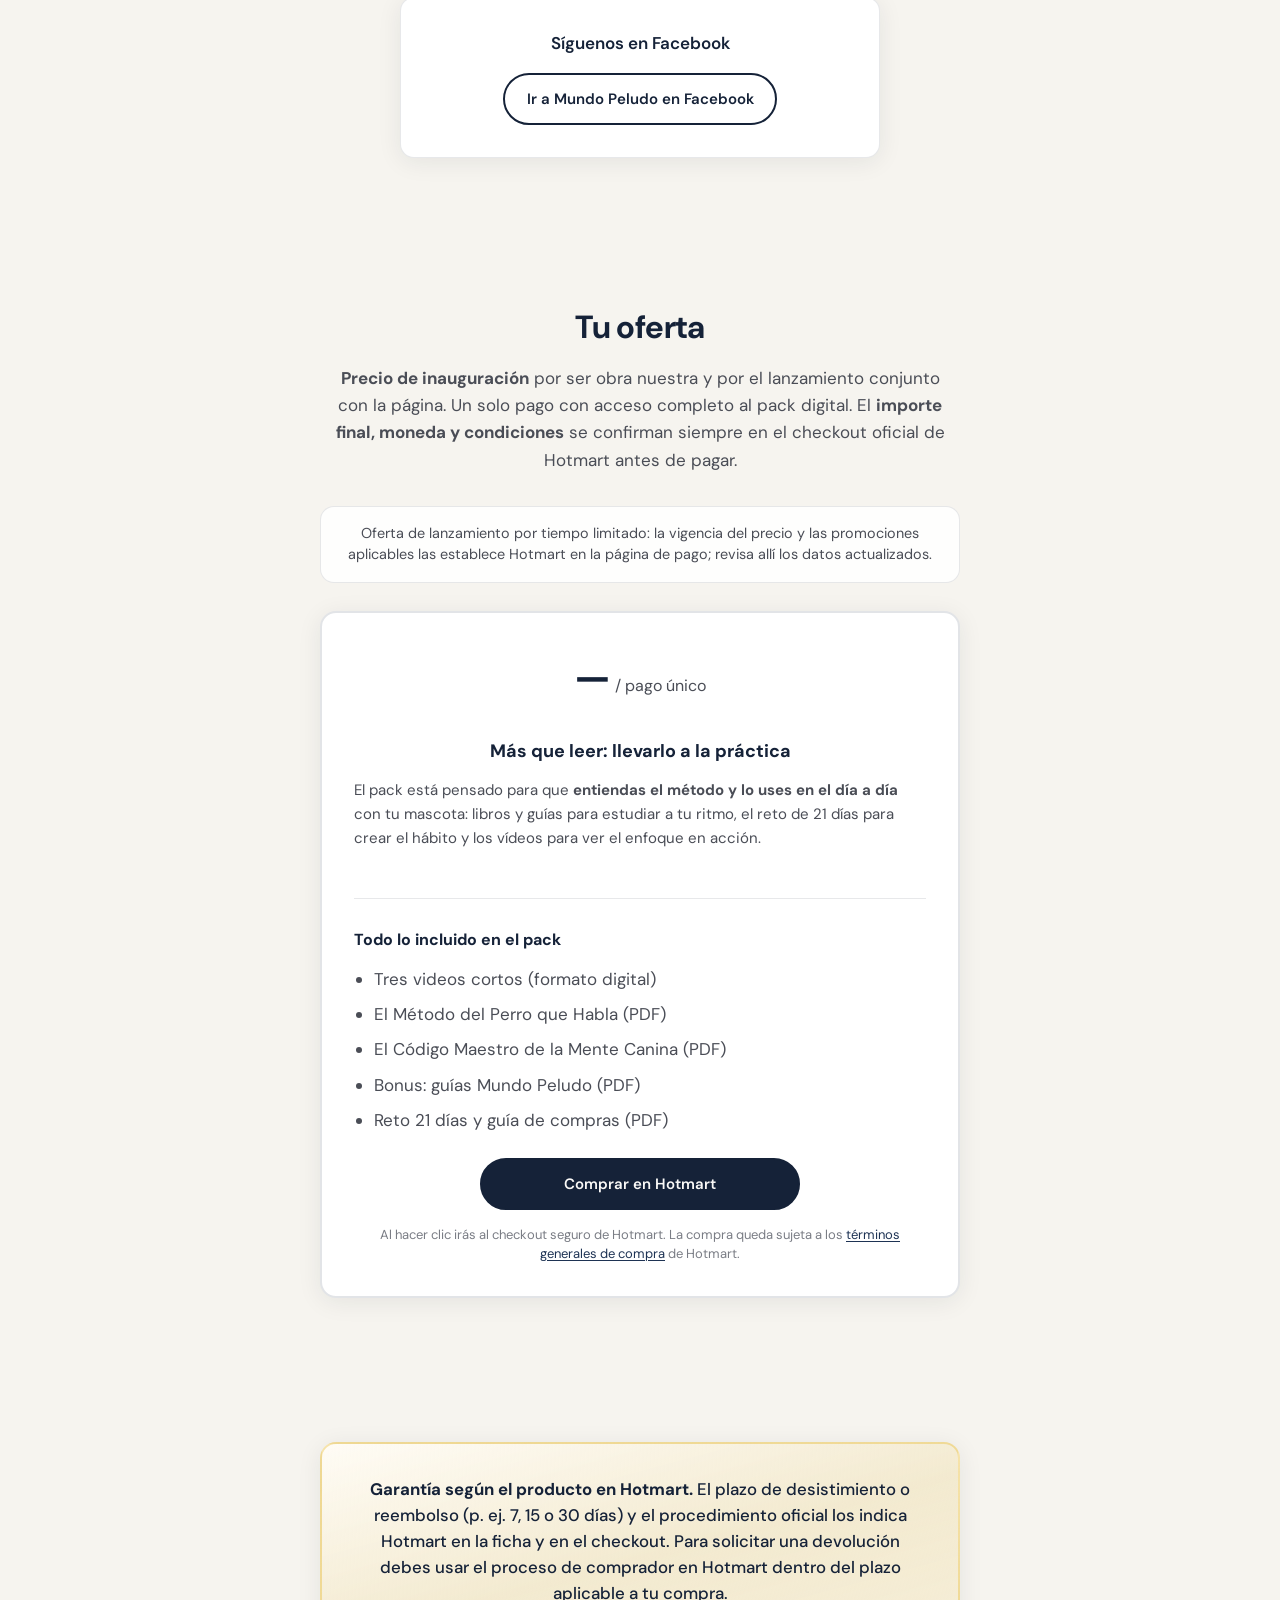
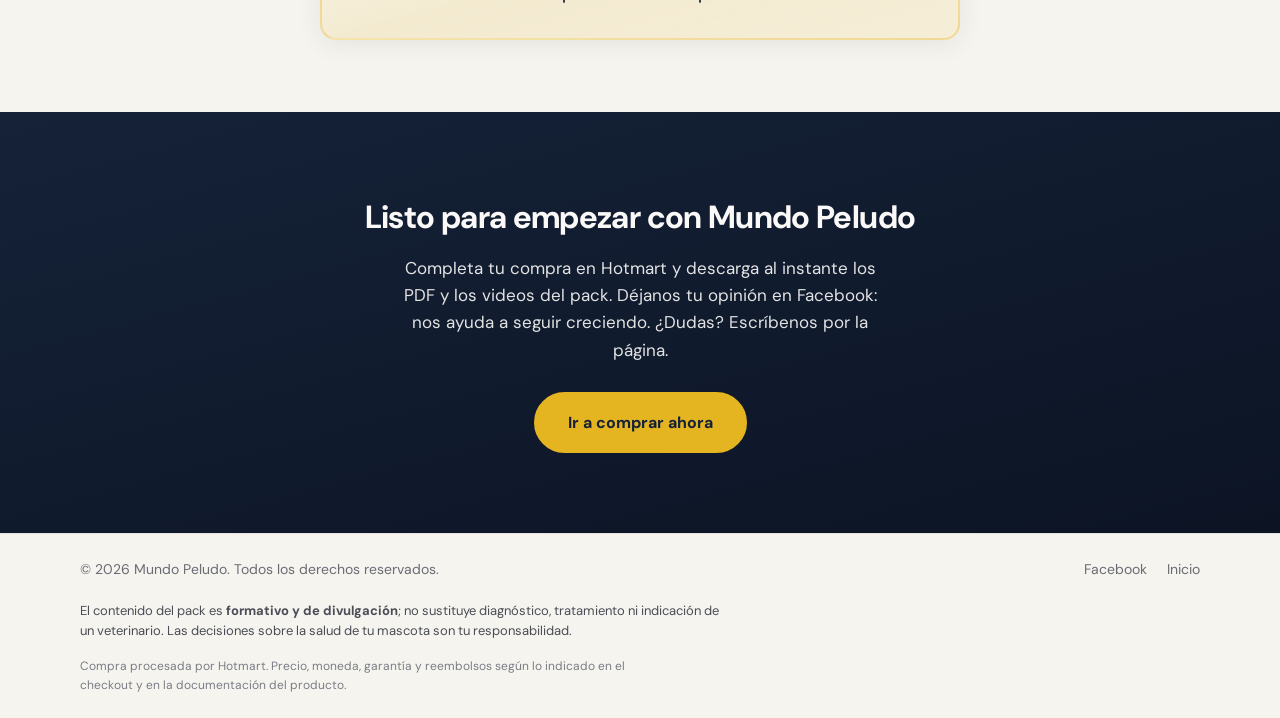
==== commit 8224bc45: "Revertir landing al estado previo a cambios de conversion (mentor) Made-with: Cursor" ====
--- a/index.html
+++ b/index.html
@@ -5,9 +5,9 @@
     <meta name="viewport" content="width=device-width, initial-scale=1.0" />
     <meta
       name="description"
-      content="Método para que tu perro te obedezca sin gritos ni castigos. Pack digital Mundo Peludo: PDF, vídeos, reto 21 días. Pago seguro Hotmart."
+      content="Mundo Peludo: pack digital con PDF, videos, guías bonus y reto 21 días. Precio por inauguración. Educación y bienestar de mascotas."
     />
-    <title>Mundo Peludo — Obediencia sin gritos ni castigos (pack digital)</title>
+    <title>Mundo Peludo — Pack digital: método, guías y bonus</title>
     <link rel="stylesheet" href="styles.css" />
     <link rel="preconnect" href="https://fonts.googleapis.com" />
     <link rel="preconnect" href="https://fonts.gstatic.com" crossorigin />
@@ -15,6 +15,7 @@
       href="https://fonts.googleapis.com/css2?family=DM+Sans:ital,opsz,wght@0,9..40,400;0,9..40,600;0,9..40,700;1,9..40,400&display=swap"
       rel="stylesheet"
     />
+    <!-- Meta Pixel — Identificador del conjunto de datos “Píxel Mundo Peludo” -->
     <script>
       window.META_PIXEL_ID = "1140730384798691";
     </script>
@@ -53,58 +54,52 @@
     </noscript>
   </head>
   <body>
-    <p class="urgency-strip urgency-strip--final" role="note">
-      <span aria-hidden="true">⚠️</span> <strong>Oferta disponible por tiempo limitado</strong> — revisa el precio en
-      Hotmart y decide hoy.
-    </p>
     <header class="site-header">
       <div class="container header-inner">
-        <a class="logo" href="#inicio"><span class="logo__mark" aria-hidden="true"></span> Mundo Peludo</a>
+        <a class="logo" href="#inicio"
+          ><span class="logo__mark" aria-hidden="true"></span> Mundo Peludo</a
+        >
         <nav class="nav" aria-label="Principal">
-          <a href="#problema">Problema</a>
-          <a href="#solucion">Solución</a>
-          <a href="#por-que-funciona">Por qué funciona</a>
-          <a href="#que-recibes">Qué recibes</a>
+          <a href="#incluye">Qué incluye</a>
           <a href="#beneficios">Beneficios</a>
-          <a href="#para-quien">Para quién</a>
-          <a href="#garantia">Garantía</a>
+          <a href="#video-ventas">Video</a>
+          <a href="#autoria">Nuestra obra</a>
+          <a href="#comunidad">Comunidad</a>
           <a href="#oferta">Oferta</a>
         </nav>
-        <a class="btn btn--small btn--cta btn--yell checkout-link" href="#"
-          ><span class="btn__label">Quiero entrenar a mi perro ya</span>
-          <span class="btn__emoji" aria-hidden="true">🐶🔥</span></a
-        >
+        <a class="btn btn--small checkout-link" href="#">Quiero el pack</a>
       </div>
     </header>
 
     <main>
-      <!-- 1. Encabezado -->
       <section class="hero" id="inicio">
         <div class="container hero__grid">
           <div class="hero__copy">
-            <p class="eyebrow">Pack digital Mundo Peludo</p>
-            <h1>El método para lograr que tu perro te obedezca sin gritos ni castigos</h1>
-            <p class="hero__lead hero__lead--final">
-              Aprende a corregir ladridos, desobediencia y malos comportamientos en pocos días desde casa.
-            </p>
+            <p class="eyebrow">Educación · Comunicación · Bienestar de mascotas</p>
+            <h1>El pack digital que conecta contigo el lenguaje de tu mascota</h1>
             <div class="hero__cta-primary">
-              <a class="btn btn--large btn--cta btn--yell checkout-link" href="#"
-                ><span class="btn__label">Quiero entrenar a mi perro ya</span>
-                <span class="btn__emoji" aria-hidden="true">🐶🔥</span></a
-              >
+              <a class="btn btn--large checkout-link" href="#">Quiero el pack</a>
             </div>
             <p class="hero__sub">
-              Compra segura en <strong>Hotmart</strong>. Descarga digital al completar el pago.
+              <strong>Mundo Peludo</strong> es <strong>obra de nuestra autoría</strong>: reunimos el método de comunicación
+              con botones, el <em>Código Maestro de la Mente Canina</em>, guías bonus, el reto de 21 días y
+              <strong>tres videos cortos</strong> que acompañan el pack. Material en PDF y vídeo, listo para descargar.
             </p>
             <div class="hero__actions">
-              <a class="btn" href="#oferta">Ver oferta y precio</a>
+              <a class="btn" href="#cta">Ver la oferta</a>
+              <a class="btn btn--ghost" href="#incluye">Ver qué incluye</a>
             </div>
+            <p class="hero__note">
+              <strong>Precio especial por inauguración</strong> del lanzamiento y de la página en Facebook. Es material
+              educativo de nuestra autoría; esperamos que el contenido sea de tu agrado y nos dejes tu opinión para seguir
+              mejorando.
+            </p>
           </div>
           <div class="hero__visual">
             <figure class="hero__figure">
               <img
                 src="images/mega-pack.png"
-                alt="Pack Mundo Peludo: ebooks y guías digitales"
+                alt="Pack Mundo Peludo: varios ebooks y guías en mockup 3D"
                 width="640"
                 height="480"
                 loading="eager"
@@ -114,111 +109,200 @@
         </div>
       </section>
 
-      <!-- 2. Problema -->
-      <section class="section section--alt" id="problema">
-        <div class="container final-block">
-          <h2 class="section__title">¿Te suena esto?</h2>
-          <div class="final-block__text">
-            <p>¿Tu perro no te hace caso?</p>
-            <p>¿Rompe cosas, ladra demasiado o te desespera?</p>
-            <p><strong>No eres el único… y sí tiene solución.</strong></p>
-          </div>
-        </div>
-      </section>
-
-      <!-- 3. Solución -->
-      <section class="section" id="solucion">
-        <div class="container final-block">
-          <h2 class="section__title">La solución</h2>
-          <p class="final-block__lead">
-            Con este método paso a paso aprenderás a entrenar a tu perro de forma efectiva, sin necesidad de gastar dinero
-            en entrenadores costosos.
-          </p>
-        </div>
-      </section>
-
-      <!-- 4. Por qué funciona -->
-      <section class="section why-works" id="por-que-funciona">
-        <div class="container why-works__inner">
-          <h2 class="why-works__title">¿Por qué funciona?</h2>
-          <p class="why-works__lead">
-            Este método utiliza técnicas de <strong>refuerzo positivo</strong>, ayudando a tu perro a aprender de manera
-            natural, <strong>sin estrés ni castigos</strong>.
-          </p>
-        </div>
-      </section>
-
-      <!-- 5. Qué recibes -->
-      <section class="section section--alt" id="que-recibes">
+      <section class="section" id="video-ventas">
+        <div class="container video-sales">
+          <h2 class="section__title">Video de presentación</h2>
+          <div class="video-sales__player-wrap">
+            <video
+              id="video-ventas-player"
+              class="video-sales__player"
+              controls
+              preload="metadata"
+              poster="images/mega-pack.png"
+            >
+              <source src="media/video-ventas.mp4?v=4" type="video/mp4" />
+              Tu navegador no soporta video HTML5.
+            </video>
+          </div>
+        </div>
+      </section>
+
+      <section class="section" id="incluye">
         <div class="container">
-          <h2 class="section__title">¿Qué recibes?</h2>
-          <ul class="final-bullet-list">
-            <li>Ebook paso a paso</li>
-            <li>Técnicas prácticas fáciles de aplicar</li>
-            <li>Métodos para corregir malos comportamientos</li>
-            <li>Guía para mejorar la obediencia desde casa</li>
+          <h2 class="section__title">Qué incluye tu compra</h2>
+          <p class="section__intro">
+            Recibes acceso digital a los PDF y a <strong>tres videos cortos</strong> para que aprendas con criterio junto a
+            tu mascota. Es el mismo contenido que verás en Hotmart al completar la compra.
+          </p>
+
+          <div class="bundle-grid">
+            <article class="bundle-card">
+              <div class="bundle-card__media">
+                <img
+                  src="images/metodo-perro-habla.png"
+                  alt="Portada: El Método del Perro que Habla"
+                  width="400"
+                  height="300"
+                  loading="lazy"
+                />
+              </div>
+              <div class="bundle-card__body">
+                <h3>El Método del Perro que Habla</h3>
+                <p>
+                  Aprende el enfoque para entender y potenciar la comunicación con tu mascota (incluye la temática del
+                  lenguaje y botones de comunicación).
+                </p>
+              </div>
+            </article>
+
+            <article class="bundle-card">
+              <div class="bundle-card__media">
+                <img
+                  src="images/codigo-maestro.png"
+                  alt="Portada: El Código Maestro de la Mente Canina"
+                  width="400"
+                  height="300"
+                  loading="lazy"
+                />
+              </div>
+              <div class="bundle-card__body">
+                <h3>El Código Maestro de la Mente Canina</h3>
+                <p>
+                  Material de profundidad sobre la mente y el comportamiento de tu mascota para acompañar el entrenamiento
+                  y la convivencia diaria.
+                </p>
+              </div>
+            </article>
+
+            <article class="bundle-card bundle-card--text">
+              <div class="bundle-card__body">
+                <h3>Bonus: guías Mundo Peludo</h3>
+                <p>
+                  Pack de guías complementarias (longevidad, primeros auxilios, diccionario de términos útiles y más),
+                  según el archivo de bonus de tu compra.
+                </p>
+              </div>
+            </article>
+
+            <article class="bundle-card bundle-card--text">
+              <div class="bundle-card__body">
+                <h3>Reto 21 días + guía de compras</h3>
+                <p>
+                  Plan estructurado para aplicar lo aprendido y una guía de compras para que sepas qué llevar a casa sin
+                  adivinar.
+                </p>
+              </div>
+            </article>
+          </div>
+        </div>
+      </section>
+
+      <section class="section section--alt" id="beneficios">
+        <div class="container">
+          <h2 class="section__title">Por qué este pack tiene sentido</h2>
+          <p class="section__intro">
+            Pensado para dueños que buscan mejorar la comunicación con su mascota, con recursos prácticos para el día a
+            día. Los resultados dependen de cada caso y del uso del material.
+          </p>
+          <ul class="benefits">
+            <li class="benefit">
+              <h3>Comunicación con intención</h3>
+              <p>Del “no sé qué quiere” a pasos concretos para escuchar y responder a tu mascota.</p>
+            </li>
+            <li class="benefit">
+              <h3>Formación + refuerzo</h3>
+              <p>Método principal, profundidad mental y retos para que no se quede en teoría.</p>
+            </li>
+            <li class="benefit">
+              <h3>Salud y tranquilidad</h3>
+              <p>Guías de apoyo para cuidar mejor: prevención, primeros auxilios y hábitos que suman.</p>
+            </li>
           </ul>
-          <p class="section__intro final-note">
-            En la compra real del pack Mundo Peludo también incluye PDFs adicionales, vídeos cortos y reto 21 días — el
-            desglose completo está en la <a href="#oferta">oferta</a>.
-          </p>
-        </div>
-      </section>
-
-      <!-- 6. Beneficios -->
-      <section class="section" id="beneficios">
+        </div>
+      </section>
+
+      <section class="section" id="autoria">
+        <div class="container prose-block">
+          <h2 class="section__title">De nuestra autoría — y por qué este precio</h2>
+          <p class="section__intro">
+            Los libros y materiales que promocionamos con este pack son <strong>obra nuestra</strong>. Por eso podemos
+            ofrecerlos con un <strong>precio especial de inauguración</strong>: celebramos el lanzamiento del producto y
+            la puesta en marcha de la comunidad <strong>Mundo Peludo</strong> en redes.
+          </p>
+          <div class="prose-block__text">
+            <p>
+              Este trabajo recoge <strong>documentación propia y experiencia</strong> aplicada con dedicación. No es un
+              estudio clínico ni sustituye el criterio profesional cuando haga falta. Nuestra ilusión es que el contenido
+              sea <strong>de tu agrado</strong>, útil en el día a día con vuestra mascota y que
+              <strong>vuestras opiniones nos ayuden a mejorar</strong> con el tiempo.
+            </p>
+            <p>
+              <strong>Tu opinión nos importa.</strong> Con vuestros comentarios podremos plantear
+              <strong>nuevas revisiones</strong> del material, profundizar en <strong>temas que os interesen</strong> y
+              diseñar <strong>futuras promociones</strong>. No descartamos regalar, entre quienes nos siguen con interés real,
+              <strong>algunos de nuestros próximos libros</strong> como premio en sorteos o dinámicas en la página.
+            </p>
+            <p>
+              Nos encantaría que <strong>vuestras mascotas fueran protagonistas</strong> en la página de Mundo Peludo:
+              fotos, historias y vuestra voz. Queremos un espacio <strong>transparente y compartido</strong>, no números por
+              encima de las personas.
+            </p>
+          </div>
+        </div>
+      </section>
+
+      <section class="section community" id="comunidad">
         <div class="container">
-          <h2 class="section__title">Beneficios</h2>
-          <ul class="benefits-checklist">
-            <li>Tu perro obedecerá órdenes básicas</li>
-            <li>Reducirás ladridos excesivos</li>
-            <li>Mejor comportamiento en casa</li>
-            <li>Más tranquilidad para ti</li>
+          <h2 class="section__title">Comunidad Mundo Peludo</h2>
+          <p class="section__intro">
+            Este lanzamiento coincide con la <strong>inauguración de nuestra página en Facebook</strong>. No buscamos
+            <strong>seguidores ficticios</strong> ni inflar cifras: queremos una comunidad <strong>transparente</strong>, con
+            conversación real. Te invitamos a <strong>seguirnos</strong> si te interesa el proyecto: ahí construimos el día a
+            día junto a <strong>los primeros que confían en nosotros</strong> y a quienes quieran dejar comentarios sinceros.
+          </p>
+          <ul class="community__list">
+            <li>
+              <strong>Encuestas y temas:</strong> queremos saber qué os interesa (entrenamiento, salud, alimentación,
+              convivencia…) para preparar contenidos y futuras ediciones alineadas con vosotros.
+            </li>
+            <li>
+              <strong>Consejos y diálogo:</strong> compartimos ideas prácticas y leemos vuestras opiniones para seguir mejorando el material y la página.
+            </li>
+            <li>
+              <strong>Comentarios que suman:</strong> vuestras aportaciones nos ayudan a plantear revisiones, temas más profundos y promociones justas; entre seguidores de verdad, valoramos también sorteos o premios con libros cuando podamos.
+            </li>
+            <li>
+              Soñamos con que <strong>vuestras mascotas sean protagonistas</strong> en Mundo Peludo: vuestras fotos e historias para que el proyecto sea de todos.
+            </li>
+            <li>
+              Creemos que compartir con respeto hace que <strong>el mundo sea un lugar un poco mejor</strong> — empezando
+              por cómo cuidamos a quienes nos dan la patita.
+            </li>
           </ul>
-        </div>
-      </section>
-
-      <!-- 7. Para quién es -->
-      <section class="section section--alt" id="para-quien">
-        <div class="container final-block">
-          <h2 class="section__title">¿Para quién es?</h2>
-          <p class="final-block__subtitle">Este método es para ti si:</p>
-          <ul class="final-bullet-list final-bullet-list--tight">
-            <li>Tu perro no te obedece</li>
-            <li>Tiene malos hábitos</li>
-            <li>Quieres educarlo sin maltratarlo</li>
-          </ul>
-        </div>
-      </section>
-
-      <!-- 8. Garantía -->
-      <section class="section" id="garantia">
-        <div class="container guarantee">
-          <div class="guarantee__box guarantee__box--strong guarantee__box--punch">
-            <p class="guarantee__secure"><span aria-hidden="true">🔒</span> Compra 100% segura</p>
-            <p class="guarantee__punch-line">
-              Si no ves resultados, puedes solicitar devolución dentro de 7 días<span class="guarantee__asterisk">*</span>
-            </p>
-            <p class="guarantee__text">
-              <span class="guarantee__asterisk">*</span> Según condiciones de Hotmart y del producto. Plazo y procedimiento
-              en la página de pago antes de comprar.
-            </p>
-            <p class="guarantee__text guarantee__text--link">
-              <a href="#oferta">Ir a la oferta y comprar con Hotmart →</a>
-            </p>
-          </div>
-        </div>
-      </section>
-
-      <!-- 9–10. Oferta + cierre -->
-      <section class="section section--offer" id="oferta">
+          <div class="community__box">
+            <p class="community__lead">Síguenos en Facebook</p>
+            <a
+              class="btn btn--outline"
+              href="https://www.facebook.com/profile.php?id=61584993482786"
+              target="_blank"
+              rel="noopener noreferrer"
+              >Ir a Mundo Peludo en Facebook</a
+            >
+          </div>
+        </div>
+      </section>
+
+      <section class="section" id="oferta">
         <div class="container offer">
-          <h2 class="section__title">Oferta</h2>
-          <p class="offer__trust-bar" role="status">
-            <strong>Pago en Hotmart.</strong> Esta página no cobra tu tarjeta: al hacer clic vas al checkout oficial.
-          </p>
-          <p class="offer__urgency-note offer__urgency-note--hot" role="note">
-            <span aria-hidden="true">⚠️</span> <strong>Oferta disponible por tiempo limitado.</strong>
+          <h2 class="section__title">Tu oferta</h2>
+          <p class="section__intro offer__intro">
+            <strong>Precio de inauguración</strong> por ser obra nuestra y por el lanzamiento conjunto con la página. Un
+            solo pago con acceso completo al pack digital. El <strong>importe final, moneda y condiciones</strong> se
+            confirman siempre en el checkout oficial de Hotmart antes de pagar.
+          </p>
+          <p class="offer__urgency-note" role="note">
+            Oferta de lanzamiento por tiempo limitado: la vigencia del precio y las promociones aplicables las establece
+            Hotmart en la página de pago; revisa allí los datos actualizados.
           </p>
           <div class="offer__layout">
             <div class="offer__box">
@@ -226,33 +310,57 @@
                 <span class="offer__amount" id="precio-display">—</span>
                 <span class="offer__term"> / pago único</span>
               </p>
-              <a class="btn btn--wide btn--cta btn--yell checkout-link" href="#" id="hotmart-link"
-                ><span class="btn__label">Quiero que mi perro me obedezca ya</span>
-                <span class="btn__emoji" aria-hidden="true">🐶🔥</span></a
-              >
+
+              <div class="offer__focus">
+                <h3 class="offer__subhead">Más que leer: llevarlo a la práctica</h3>
+                <p class="offer__focus-text">
+                  El pack está pensado para que <strong>entiendas el método y lo uses en el día a día</strong> con tu
+                  mascota: libros y guías para estudiar a tu ritmo, el reto de 21 días para crear el hábito y los vídeos
+                  para ver el enfoque en acción.
+                </p>
+              </div>
+
+              <h3 class="offer__list-title">Todo lo incluido en el pack</h3>
+              <ul class="offer__list">
+                <li>Tres videos cortos (formato digital)</li>
+                <li>El Método del Perro que Habla (PDF)</li>
+                <li>El Código Maestro de la Mente Canina (PDF)</li>
+                <li>Bonus: guías Mundo Peludo (PDF)</li>
+                <li>Reto 21 días y guía de compras (PDF)</li>
+              </ul>
+              <a class="btn btn--wide checkout-link" href="#" id="hotmart-link">Comprar en Hotmart</a>
               <p class="offer__hint">
-                Checkout Hotmart —
+                Al hacer clic irás al checkout seguro de Hotmart. La compra queda sujeta a los
                 <a href="https://www.hotmart.com/legal/es/purchase-terms" target="_blank" rel="noopener noreferrer"
-                  >términos de compra</a
-                >.
+                  >términos generales de compra</a
+                >
+                de Hotmart.
               </p>
-              <a class="btn btn--wide btn--cta btn--yell checkout-link" href="#"
-                ><span class="btn__label">Quiero que mi perro me obedezca ya</span>
-                <span class="btn__emoji" aria-hidden="true">🐶🔥</span></a
-              >
             </div>
+          </div>
+        </div>
+      </section>
+
+      <section class="section" id="garantia">
+        <div class="container guarantee">
+          <div class="guarantee__box">
+            <p class="guarantee__text">
+              <strong>Garantía según el producto en Hotmart.</strong> El plazo de desistimiento o reembolso (p. ej. 7, 15
+              o 30 días) y el procedimiento oficial los indica Hotmart en la ficha y en el checkout. Para solicitar una
+              devolución debes usar el proceso de comprador en Hotmart dentro del plazo aplicable a tu compra.
+            </p>
           </div>
         </div>
       </section>
 
       <section class="cta" id="cta">
         <div class="container cta__inner">
-          <h2>No sigas frustrándote con el comportamiento de tu perro.</h2>
-          <p><strong>Empieza hoy mismo a cambiarlo.</strong></p>
-          <a class="btn btn--large btn--yell checkout-link" href="#" id="hotmart-link-cta"
-            ><span class="btn__label">Quiero que mi perro me obedezca ya</span>
-            <span class="btn__emoji" aria-hidden="true">🐶🔥</span></a
-          >
+          <h2>Listo para empezar con Mundo Peludo</h2>
+          <p>
+            Completa tu compra en Hotmart y descarga al instante los PDF y los videos del pack. Déjanos tu opinión en
+            Facebook: nos ayuda a seguir creciendo. ¿Dudas? Escríbenos por la página.
+          </p>
+          <a class="btn btn--large checkout-link" href="#" id="hotmart-link-cta">Ir a comprar ahora</a>
         </div>
       </section>
     </main>
@@ -267,13 +375,19 @@
           <a href="#inicio">Inicio</a>
         </nav>
         <p class="footer__legal">
-          Contenido formativo; no sustituye criterio veterinario. Compra y reembolsos según Hotmart.
+          El contenido del pack es <strong>formativo y de divulgación</strong>; no sustituye diagnóstico, tratamiento ni
+          indicación de un veterinario. Las decisiones sobre la salud de tu mascota son tu responsabilidad.
+        </p>
+        <p class="footer__legal footer__legal--muted">
+          Compra procesada por Hotmart. Precio, moneda, garantía y reembolsos según lo indicado en el checkout y en la
+          documentación del producto.
         </p>
       </div>
     </footer>
 
     <script>
       document.getElementById("year").textContent = new Date().getFullYear();
+      // Checkout Hotmart (Página de Pago) — mismo enlace en todos los botones de compra.
       var HOTMART_URL = "https://pay.hotmart.com/U105220142I";
       document.querySelectorAll(".checkout-link").forEach(function (el) {
         el.setAttribute("href", HOTMART_URL);
@@ -283,9 +397,21 @@
           }
         });
       });
+      // Pon aquí el precio visible, ej. "USD 29" o "29 €". Déjalo vacío para mostrar "—".
       var PRECIO_TEXTO = "";
       var precioEl = document.getElementById("precio-display");
       if (precioEl) precioEl.textContent = PRECIO_TEXTO || "—";
+
+      var videoVentas = document.getElementById("video-ventas-player");
+      if (videoVentas) {
+        videoVentas.addEventListener(
+          "play",
+          function () {
+            if (typeof fbq === "function") fbq("trackCustom", "VideoVentasPlay");
+          },
+          { once: true }
+        );
+      }
     </script>
   </body>
 </html>
--- a/styles.css
+++ b/styles.css
@@ -29,22 +29,6 @@
   line-height: 1.6;
   color: var(--color-ink);
   background: var(--color-bg);
-}
-
-/* Franja urgencia — arriba de todo */
-.urgency-strip {
-  margin: 0;
-  padding: 0.55rem 1rem;
-  font-size: 0.8125rem;
-  font-weight: 600;
-  text-align: center;
-  color: var(--color-navy);
-  background: linear-gradient(90deg, rgba(228, 180, 33, 0.35) 0%, rgba(228, 180, 33, 0.55) 50%, rgba(228, 180, 33, 0.35) 100%);
-  border-bottom: 1px solid rgba(21, 34, 56, 0.12);
-}
-
-.urgency-strip strong {
-  letter-spacing: 0.02em;
 }
 
 img {
@@ -172,44 +156,6 @@
   color: #faf9f7;
 }
 
-/* CTA destacado (dorado) */
-.btn.btn--cta {
-  background: linear-gradient(180deg, #f0c84a 0%, var(--color-gold) 100%);
-  color: var(--color-navy);
-  border-color: #b8941a;
-  font-weight: 700;
-}
-
-.btn.btn--cta:hover {
-  background: linear-gradient(180deg, #f5d060 0%, #e8c02e 100%);
-  color: var(--color-navy);
-  border-color: var(--color-navy);
-  box-shadow: 0 10px 32px rgba(21, 34, 56, 0.28);
-}
-
-/* CTA estilo “grita” (mayúsculas + emoji) */
-.btn.btn--yell {
-  display: inline-flex;
-  flex-wrap: wrap;
-  align-items: center;
-  justify-content: center;
-  gap: 0.35rem;
-  text-align: center;
-  line-height: 1.25;
-}
-
-.btn.btn--yell .btn__label {
-  text-transform: uppercase;
-  letter-spacing: 0.04em;
-  font-weight: 800;
-  font-size: clamp(0.72rem, 2.6vw, 0.95rem);
-}
-
-.header-inner .btn.btn--yell .btn__label {
-  font-size: clamp(0.65rem, 1.8vw, 0.78rem);
-  letter-spacing: 0.03em;
-}
-
 /* Hero */
 .hero {
   padding-block: clamp(3rem, 8vw, 5.5rem);
@@ -237,22 +183,8 @@
   color: var(--color-navy-mid);
 }
 
-.hero__topline {
+.hero h1 {
   margin: 0 0 1rem;
-  font-size: clamp(1.08rem, 2.6vw, 1.35rem);
-  line-height: 1.35;
-  font-weight: 700;
-  color: var(--color-navy);
-  max-width: 52ch;
-  padding: 0.85rem 1rem;
-  background: linear-gradient(135deg, rgba(228, 180, 33, 0.2) 0%, rgba(255, 255, 255, 0.95) 100%);
-  border-radius: var(--radius);
-  border-left: 4px solid var(--color-gold);
-  box-shadow: var(--shadow-soft);
-}
-
-.hero h1 {
-  margin: 0 0 0.65rem;
   font-size: clamp(1.85rem, 4vw, 2.55rem);
   line-height: 1.15;
   letter-spacing: -0.03em;
@@ -284,52 +216,6 @@
   margin-bottom: 1rem;
 }
 
-.hero__lead {
-  margin: 0 0 1.25rem;
-  font-size: 1.125rem;
-  line-height: 1.55;
-  color: var(--color-muted);
-  max-width: 54ch;
-}
-
-.hero__pain-list {
-  margin: 0 0 1.35rem;
-  padding: 0 0 0 1.35rem;
-  max-width: 48ch;
-  color: var(--color-ink);
-  line-height: 1.55;
-  font-size: 1.02rem;
-}
-
-.hero__pain-list li {
-  margin-bottom: 0.45rem;
-}
-
-.hero__pain-list li:last-child {
-  margin-bottom: 0;
-}
-
-.hero__solution {
-  margin: 0 0 1.5rem;
-  padding: 1.1rem 1.25rem;
-  max-width: 54ch;
-  font-size: 1rem;
-  line-height: 1.55;
-  color: var(--color-ink);
-  background: rgba(255, 255, 255, 0.92);
-  border-radius: var(--radius);
-  border: 1px solid rgba(21, 34, 56, 0.1);
-  box-shadow: var(--shadow-soft);
-}
-
-.hero__solution p {
-  margin: 0;
-}
-
-.btn__emoji {
-  margin-left: 0.2em;
-}
-
 .hero__note {
   margin: 0;
   font-size: 0.875rem;
@@ -492,69 +378,6 @@
   margin: 0;
   font-size: 0.9375rem;
   color: var(--color-muted);
-}
-
-/* Confianza (sin testimonios falsos) */
-.trust__intro {
-  margin-bottom: 2rem;
-}
-
-.trust__grid {
-  list-style: none;
-  margin: 0;
-  padding: 0;
-  display: grid;
-  gap: 1.25rem;
-}
-
-@media (min-width: 768px) {
-  .trust__grid {
-    grid-template-columns: repeat(3, 1fr);
-    gap: 1.5rem;
-  }
-}
-
-.trust__card {
-  margin: 0;
-  padding: 1.5rem;
-  background: #fff;
-  border-radius: var(--radius);
-  border: 1px solid rgba(21, 34, 56, 0.08);
-  box-shadow: var(--shadow-soft);
-  text-align: left;
-}
-
-.trust__card-title {
-  margin: 0 0 0.5rem;
-  font-size: 1.125rem;
-  color: var(--color-navy);
-}
-
-.trust__card p {
-  margin: 0;
-  font-size: 0.9375rem;
-  color: var(--color-muted);
-  line-height: 1.55;
-}
-
-.trust__footer {
-  margin: 2rem auto 0;
-  max-width: 48ch;
-  text-align: center;
-  font-size: 0.9375rem;
-  color: var(--color-muted);
-  line-height: 1.55;
-}
-
-.trust__footer a {
-  color: var(--color-navy-mid);
-  font-weight: 600;
-  text-decoration: underline;
-  text-underline-offset: 0.15em;
-}
-
-.trust__footer a:hover {
-  color: var(--color-navy);
 }
 
 /* Video de ventas */
@@ -626,133 +449,9 @@
   color: var(--color-navy);
 }
 
-/* Por qué funciona */
-.why-works {
-  padding-block: clamp(2rem, 5vw, 3rem);
-  background: linear-gradient(180deg, #fff 0%, var(--color-bg-alt) 100%);
-  border-block: 1px solid rgba(21, 34, 56, 0.08);
-}
-
-.why-works__inner {
-  max-width: min(44rem, 100%);
-  margin-inline: auto;
-  text-align: center;
-}
-
-.why-works__title {
-  margin: 0 0 1rem;
-  font-size: clamp(1.35rem, 3vw, 1.75rem);
-  letter-spacing: -0.02em;
-  color: var(--color-navy);
-  line-height: 1.25;
-}
-
-.why-works__lead {
-  margin: 0;
-  font-size: 1.0625rem;
-  line-height: 1.65;
-  color: var(--color-muted);
-}
-
 /* Oferta */
-.section--offer {
-  background: linear-gradient(180deg, rgba(235, 232, 224, 0.55) 0%, var(--color-bg) 42%);
-}
-
 .offer {
   text-align: center;
-}
-
-.offer__trust-bar {
-  max-width: min(52rem, 100%);
-  margin: 0 auto 1.75rem;
-  padding: 1rem 1.25rem;
-  font-size: 0.9375rem;
-  line-height: 1.55;
-  text-align: center;
-  color: var(--color-navy);
-  background: #fff;
-  border-radius: var(--radius);
-  border: 2px solid rgba(21, 34, 56, 0.12);
-  box-shadow: var(--shadow-soft);
-}
-
-.offer__trust-bar strong {
-  color: var(--color-navy);
-}
-
-.offer__you-get {
-  max-width: min(640px, 100%);
-  margin: 0 auto 2rem;
-  padding: 1.5rem 1.35rem;
-  text-align: left;
-  background: #fff;
-  border-radius: var(--radius);
-  border: 1px solid rgba(228, 180, 33, 0.4);
-  box-shadow: 0 4px 24px rgba(21, 34, 56, 0.06);
-}
-
-.offer__you-get-title {
-  margin: 0 0 1rem;
-  font-size: 1.2rem;
-  color: var(--color-navy);
-  text-align: center;
-}
-
-.offer__you-get-list {
-  margin: 0;
-  padding-left: 1.25rem;
-  color: var(--color-muted);
-  line-height: 1.55;
-}
-
-.offer__you-get-list li {
-  margin-bottom: 0.5rem;
-}
-
-.offer__you-get-list li:last-child {
-  margin-bottom: 0;
-}
-
-.offer__guarantee-badge {
-  margin: 0 0 1.75rem;
-  padding: 1.25rem 1.2rem;
-  text-align: left;
-  background: linear-gradient(165deg, rgba(255, 252, 245, 0.98) 0%, var(--color-gold-soft) 50%, rgba(255, 255, 255, 0.95) 100%);
-  border-radius: var(--radius);
-  border: 2px solid rgba(228, 180, 33, 0.45);
-  box-shadow: 0 6px 28px rgba(21, 34, 56, 0.08);
-}
-
-.offer__guarantee-badge-title {
-  margin: 0 0 0.6rem;
-  font-size: 1.05rem;
-  font-weight: 800;
-  color: var(--color-navy);
-  text-align: center;
-  text-transform: uppercase;
-  letter-spacing: 0.06em;
-}
-
-.offer__guarantee-punch {
-  margin: 0 0 0.75rem;
-  font-size: clamp(1.15rem, 2.8vw, 1.45rem);
-  font-weight: 800;
-  line-height: 1.3;
-  color: var(--color-navy);
-  text-align: center;
-}
-
-.offer__guarantee-badge-text {
-  margin: 0;
-  font-size: 0.875rem;
-  line-height: 1.55;
-  color: var(--color-ink);
-}
-
-.guarantee__asterisk {
-  font-weight: 700;
-  color: var(--color-navy-mid);
 }
 
 .offer__intro {
@@ -838,10 +537,6 @@
   line-height: 1.45;
 }
 
-.offer__hint + .btn {
-  margin-top: 1rem;
-}
-
 .offer__hint a {
   color: var(--color-navy-mid);
   text-decoration: underline;
@@ -855,39 +550,13 @@
 .offer__urgency-note {
   max-width: min(640px, 100%);
   margin: 0 auto 1.75rem;
-  padding: 1.1rem 1.35rem;
-  font-size: 0.95rem;
-  line-height: 1.55;
-  color: var(--color-navy);
-  background: linear-gradient(135deg, rgba(255, 248, 230, 0.95) 0%, rgba(255, 255, 255, 0.9) 100%);
+  padding: 1rem 1.25rem;
+  font-size: 0.9rem;
+  line-height: 1.5;
+  color: var(--color-muted);
+  background: rgba(255, 255, 255, 0.85);
   border-radius: var(--radius);
-  border: 1px solid rgba(228, 180, 33, 0.45);
-  border-left: 4px solid var(--color-gold);
-  box-shadow: 0 4px 20px rgba(21, 34, 56, 0.06);
-}
-
-.offer__urgency-note--hot {
-  font-size: 1rem;
-  font-weight: 500;
-  border-width: 2px;
-  border-color: rgba(200, 140, 20, 0.55);
-  animation: offerPulse 3.5s ease-in-out infinite;
-}
-
-@keyframes offerPulse {
-  0%,
-  100% {
-    box-shadow: 0 4px 20px rgba(21, 34, 56, 0.07);
-  }
-  50% {
-    box-shadow: 0 6px 28px rgba(228, 180, 33, 0.25);
-  }
-}
-
-@media (prefers-reduced-motion: reduce) {
-  .offer__urgency-note--hot {
-    animation: none;
-  }
+  border: 1px solid rgba(21, 34, 56, 0.1);
 }
 
 /* Garantía */
@@ -917,55 +586,6 @@
   font-weight: 700;
 }
 
-.guarantee__kicker {
-  margin: 0 0 0.65rem;
-  font-size: 0.78rem;
-  font-weight: 700;
-  text-transform: uppercase;
-  letter-spacing: 0.1em;
-  color: var(--color-navy-mid);
-}
-
-.guarantee__box--strong {
-  max-width: min(720px, 100%);
-  text-align: left;
-}
-
-.guarantee__box--strong .guarantee__text {
-  text-align: left;
-}
-
-.guarantee__box--punch {
-  border-width: 3px;
-  border-color: rgba(228, 180, 33, 0.65);
-}
-
-.guarantee__punch-line {
-  margin: 0 0 1rem;
-  font-size: clamp(1.2rem, 3vw, 1.55rem);
-  font-weight: 800;
-  line-height: 1.3;
-  color: var(--color-navy);
-  text-align: center;
-}
-
-.guarantee__text--link {
-  margin-top: 1rem;
-  margin-bottom: 0 !important;
-  font-size: 0.95rem;
-}
-
-.guarantee__text--link a {
-  color: var(--color-navy-mid);
-  font-weight: 700;
-  text-decoration: underline;
-  text-underline-offset: 0.15em;
-}
-
-.guarantee__text--link a:hover {
-  color: var(--color-navy);
-}
-
 /* CTA final */
 .cta {
   padding-block: clamp(3rem, 8vw, 5rem);
@@ -1001,10 +621,6 @@
   box-shadow: 0 12px 40px rgba(0, 0, 0, 0.35);
 }
 
-.cta .btn.btn--yell .btn__label {
-  color: var(--color-navy);
-}
-
 /* Footer */
 .site-footer {
   padding-block: 1.5rem;
@@ -1055,119 +671,3 @@
 .footer__nav a:hover {
   color: var(--color-navy);
 }
-
-/* Landing final (copy único) */
-.hero__lead--final {
-  font-size: clamp(1.1rem, 2.5vw, 1.3rem);
-  font-weight: 600;
-  color: var(--color-navy-mid);
-  max-width: 48ch;
-}
-
-.urgency-strip--final {
-  font-size: 0.875rem;
-}
-
-.final-block {
-  max-width: min(40rem, 100%);
-  margin-inline: auto;
-  text-align: center;
-}
-
-.final-block__text {
-  font-size: 1.125rem;
-  line-height: 1.65;
-  color: var(--color-ink);
-}
-
-.final-block__text p {
-  margin: 0 0 0.75rem;
-}
-
-.final-block__text p:last-child {
-  margin-bottom: 0;
-}
-
-.final-block__lead {
-  margin: 0;
-  font-size: 1.125rem;
-  line-height: 1.65;
-  color: var(--color-muted);
-  max-width: 52ch;
-  margin-inline: auto;
-}
-
-.final-block__subtitle {
-  margin: 0 0 1rem;
-  font-weight: 600;
-  color: var(--color-navy);
-}
-
-.final-bullet-list {
-  list-style: none;
-  margin: 0 auto;
-  padding: 0;
-  max-width: 36rem;
-  text-align: left;
-}
-
-.final-bullet-list li {
-  position: relative;
-  margin-bottom: 0.65rem;
-  padding-left: 1.5rem;
-  font-size: 1.0625rem;
-  line-height: 1.5;
-  color: var(--color-muted);
-}
-
-.final-bullet-list li::before {
-  content: "•";
-  position: absolute;
-  left: 0;
-  color: var(--color-gold);
-  font-weight: 800;
-}
-
-.final-bullet-list--tight li:last-child {
-  margin-bottom: 0;
-}
-
-.final-note {
-  margin-top: 1.5rem !important;
-  font-size: 0.9375rem !important;
-}
-
-.benefits-checklist {
-  list-style: none;
-  margin: 0 auto;
-  padding: 0;
-  max-width: 32rem;
-}
-
-.benefits-checklist li {
-  position: relative;
-  margin-bottom: 0.85rem;
-  padding-left: 2rem;
-  font-size: 1.0625rem;
-  line-height: 1.5;
-  color: var(--color-muted);
-}
-
-.benefits-checklist li::before {
-  content: "✔️";
-  position: absolute;
-  left: 0;
-  top: 0.05em;
-}
-
-.benefits-checklist li:last-child {
-  margin-bottom: 0;
-}
-
-.guarantee__secure {
-  margin: 0 0 0.75rem;
-  font-size: 1.125rem;
-  font-weight: 700;
-  text-align: center;
-  color: var(--color-navy);
-}
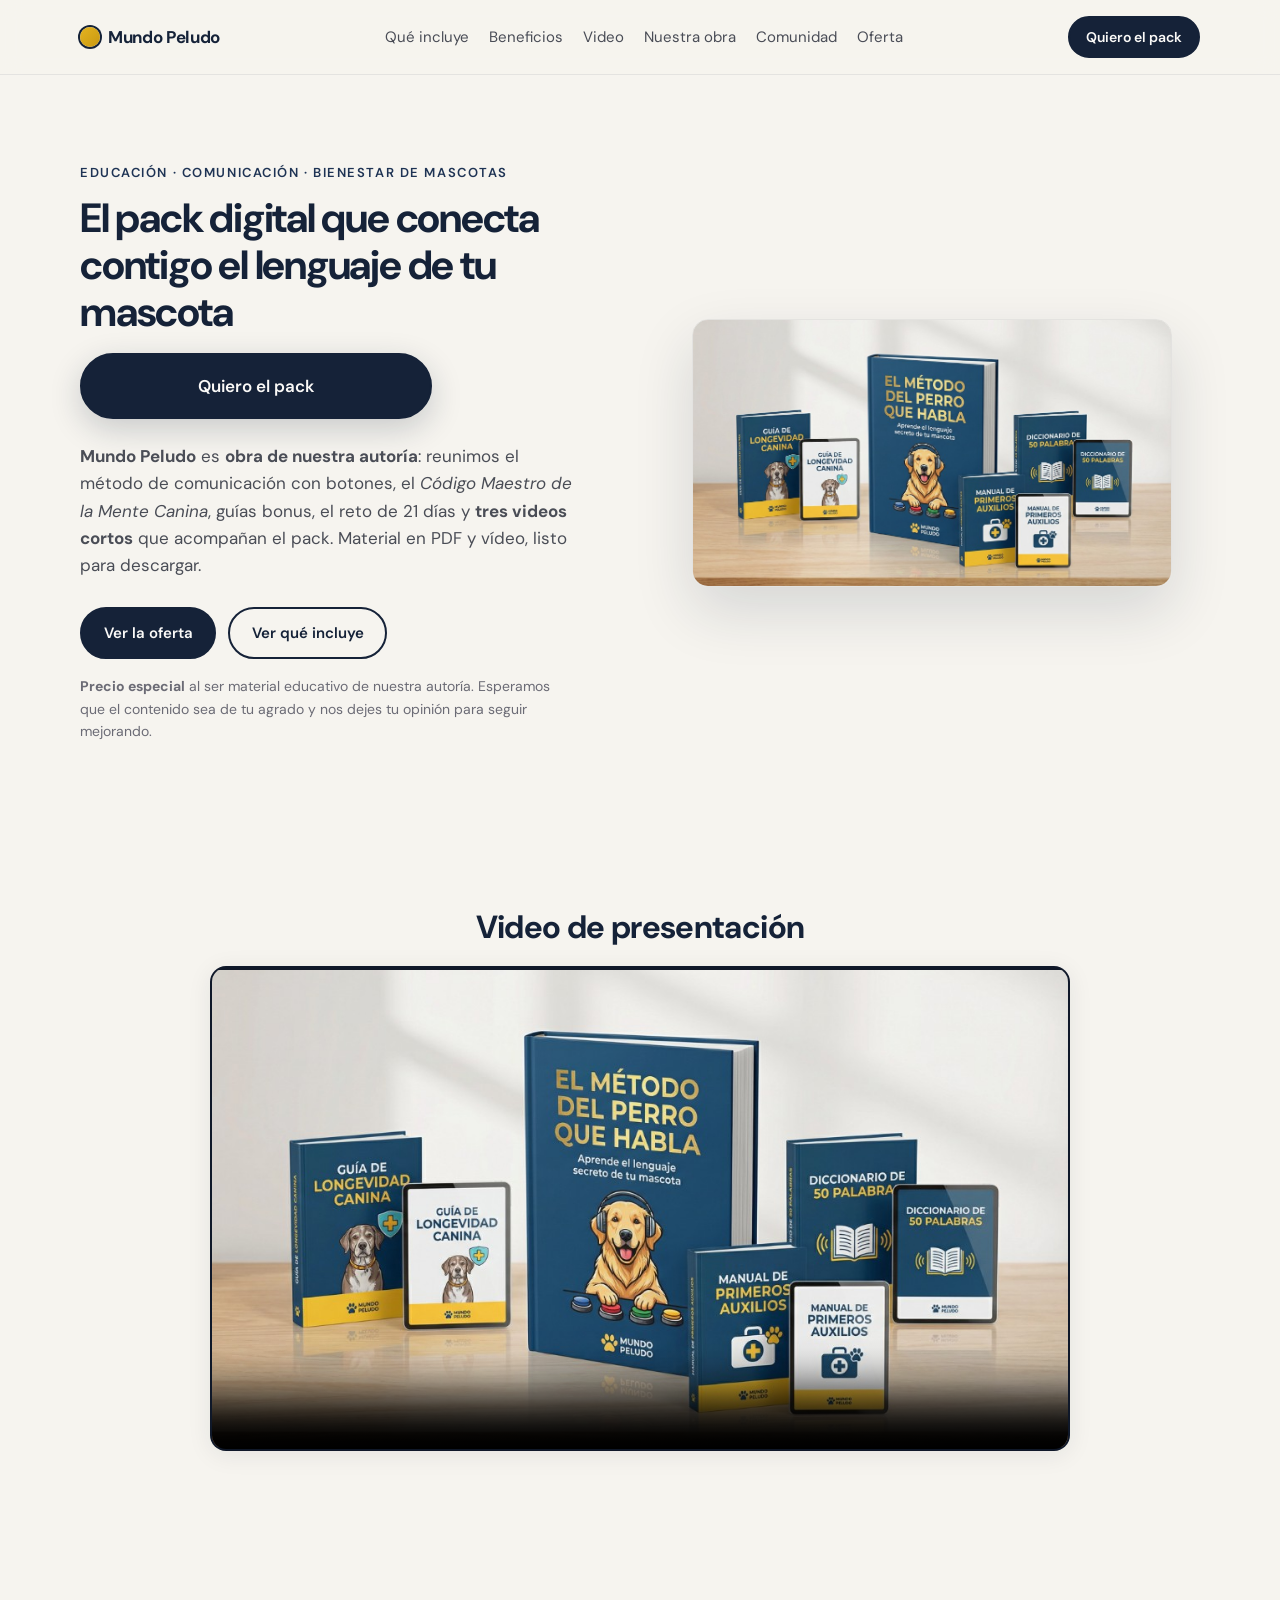
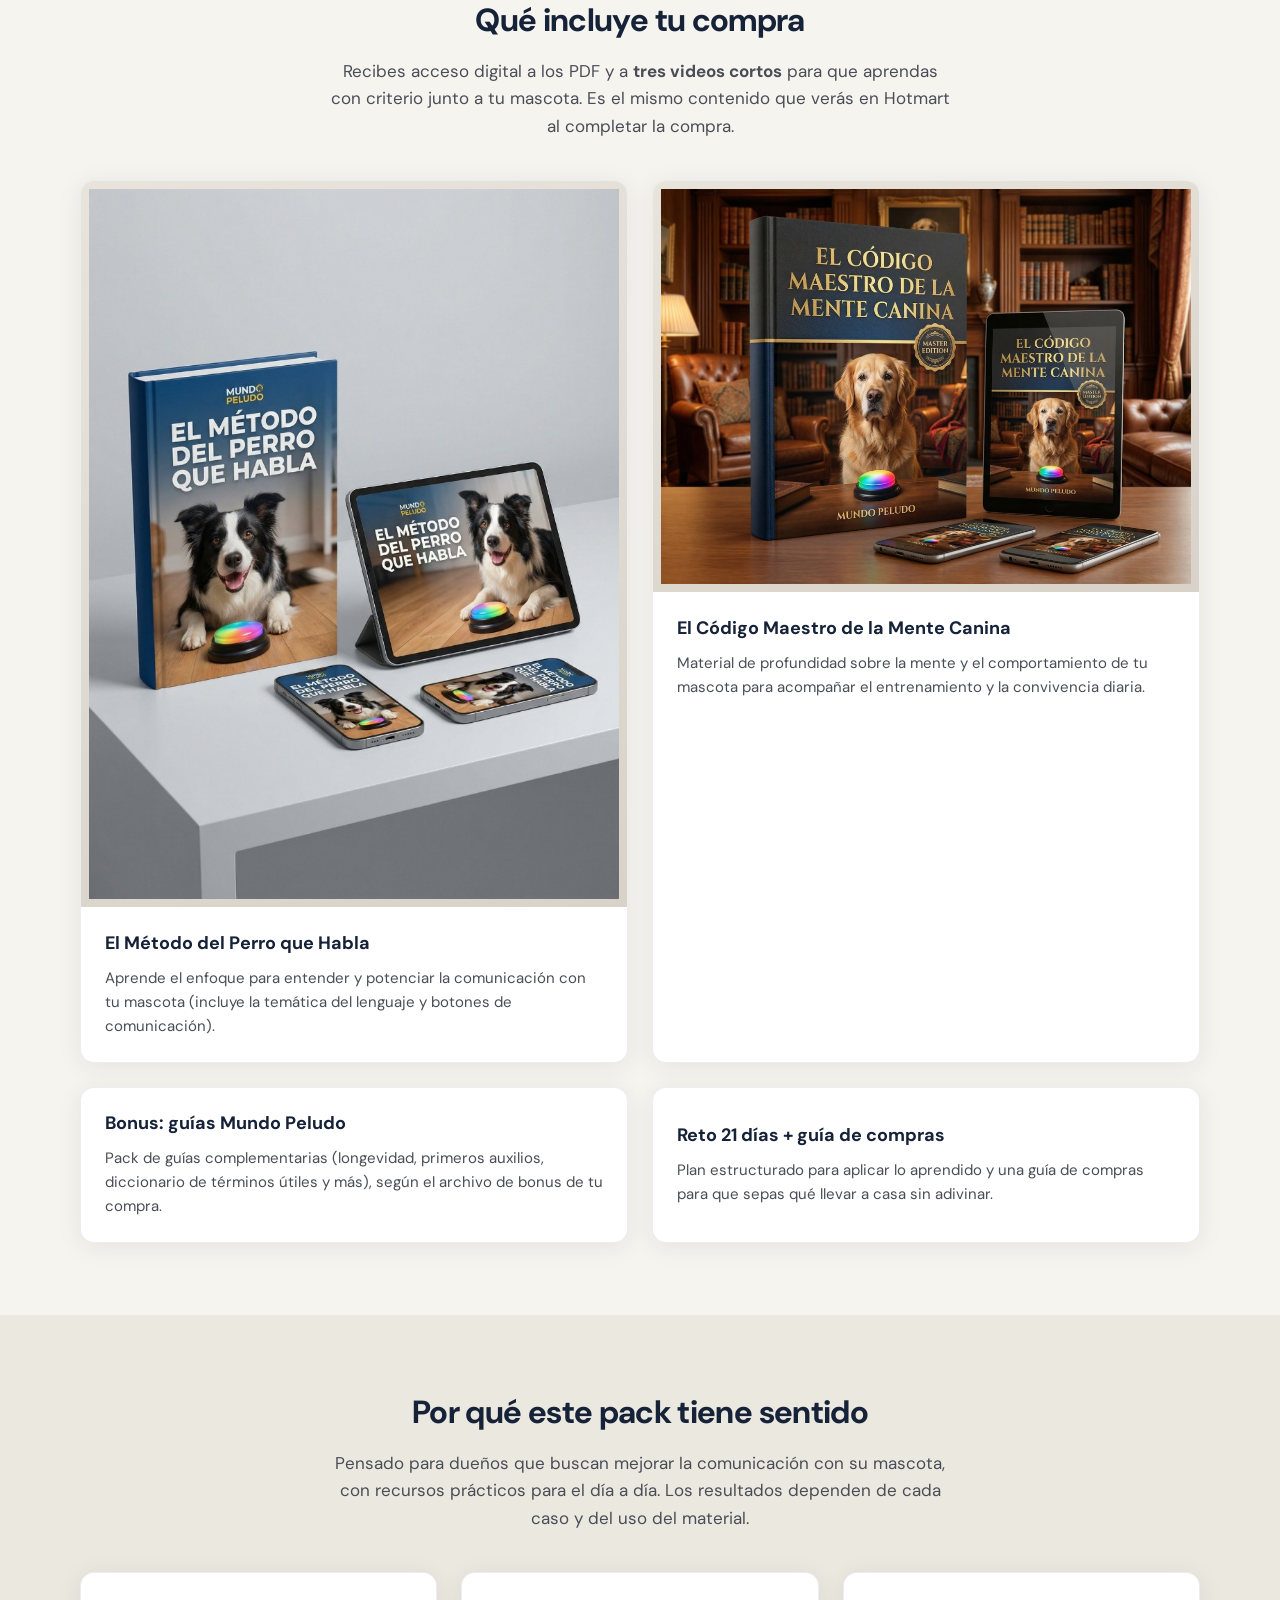
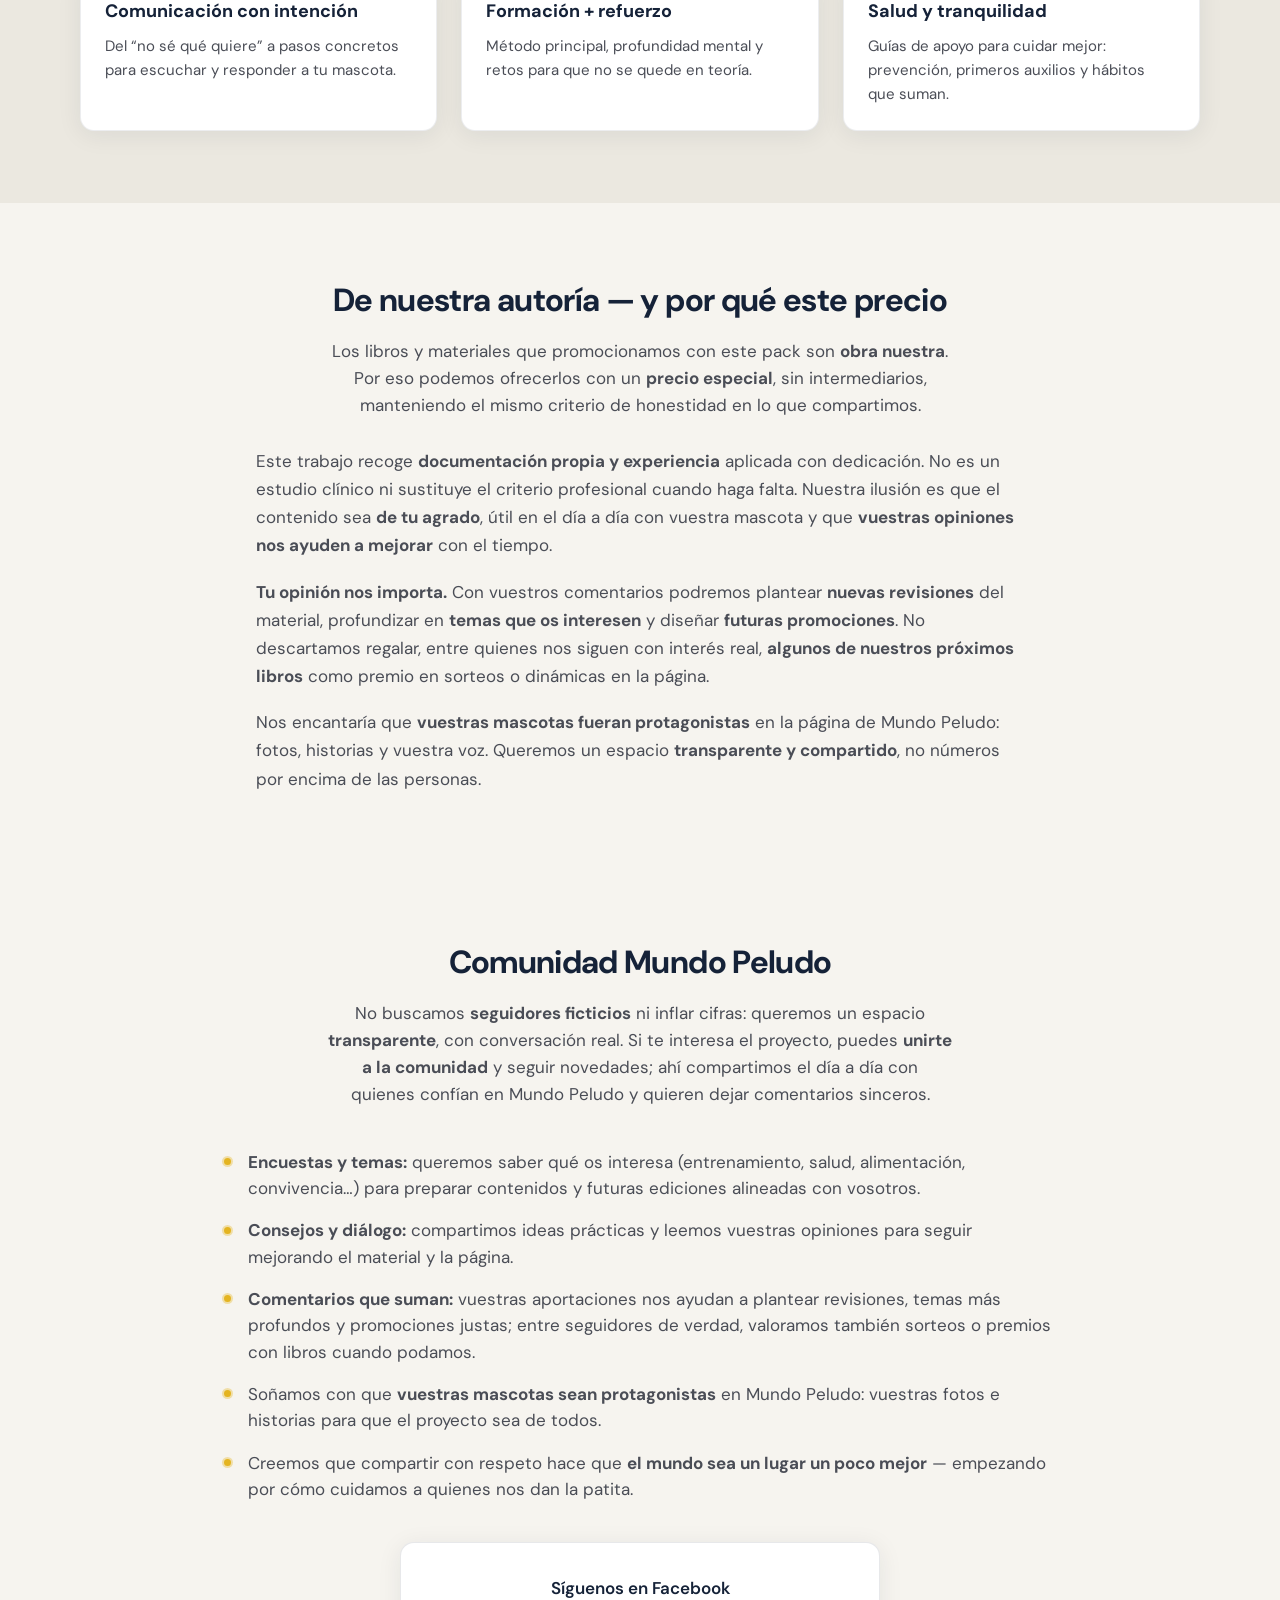
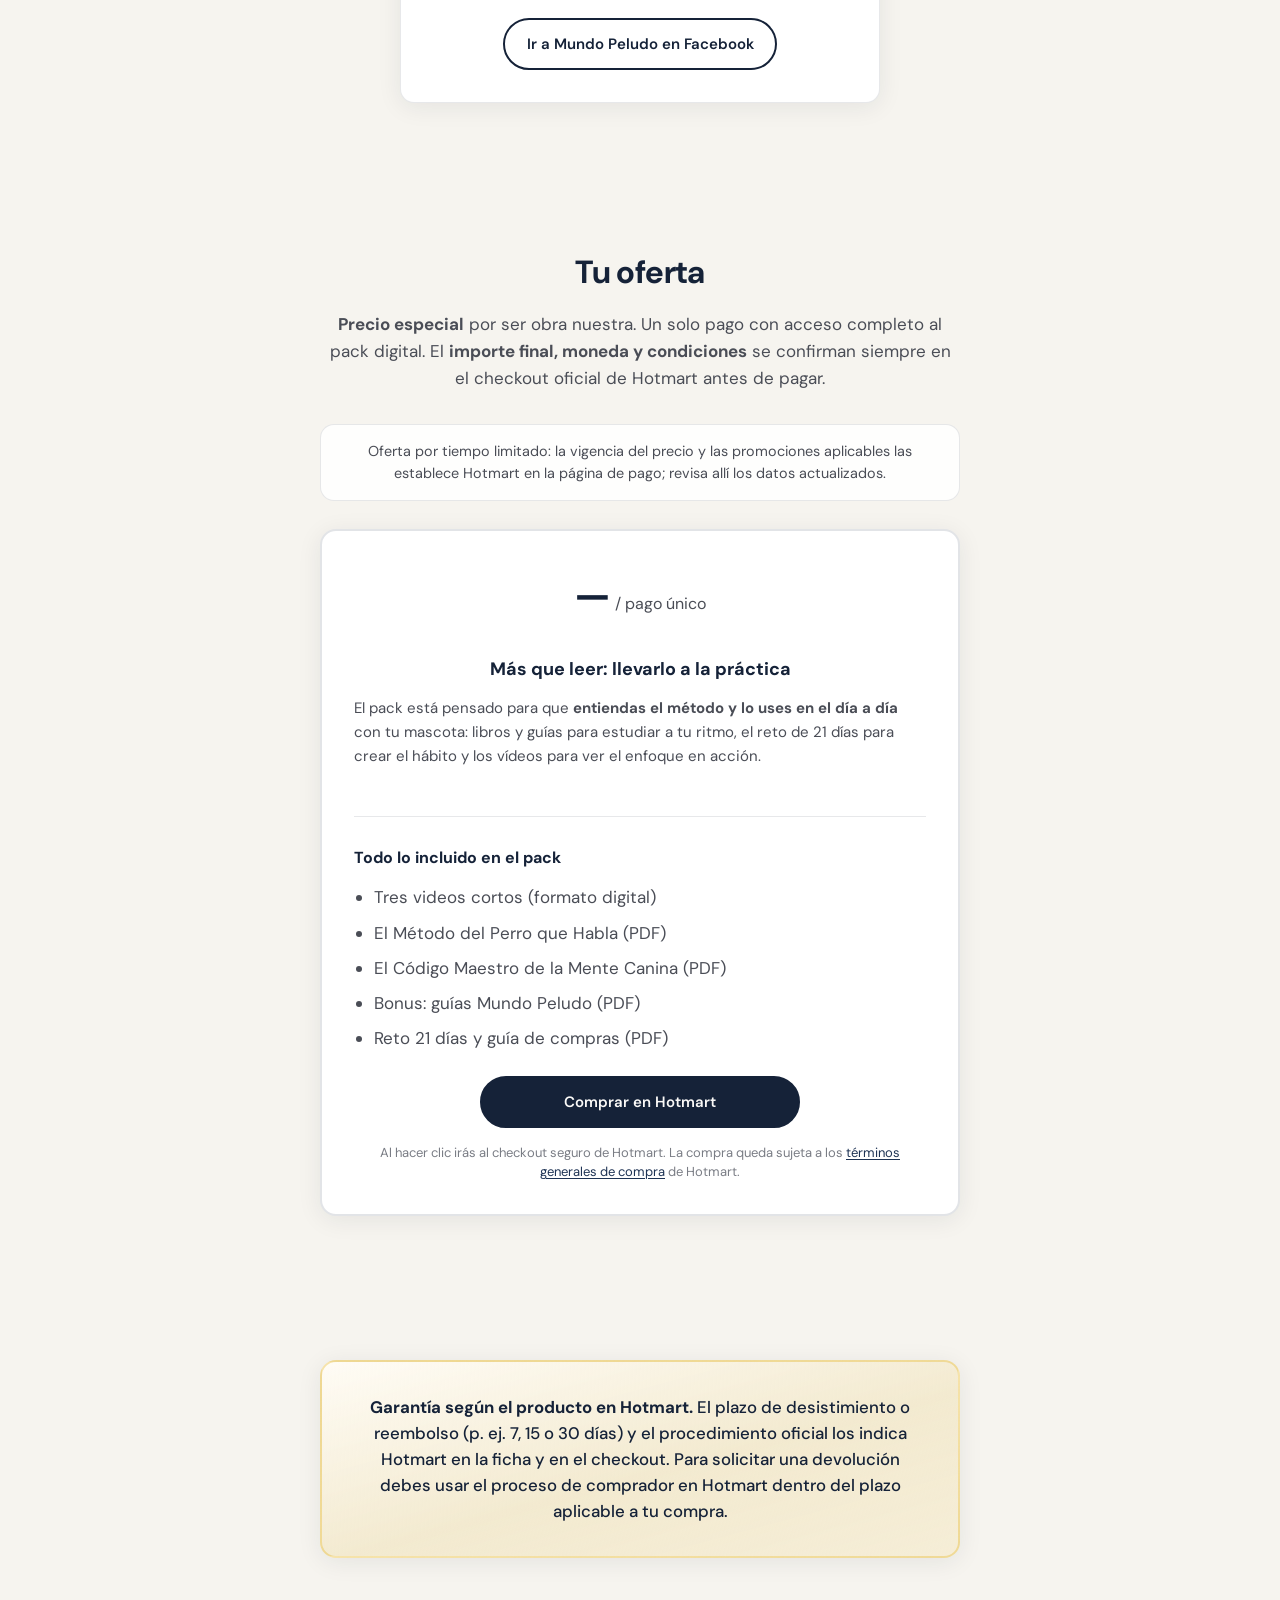
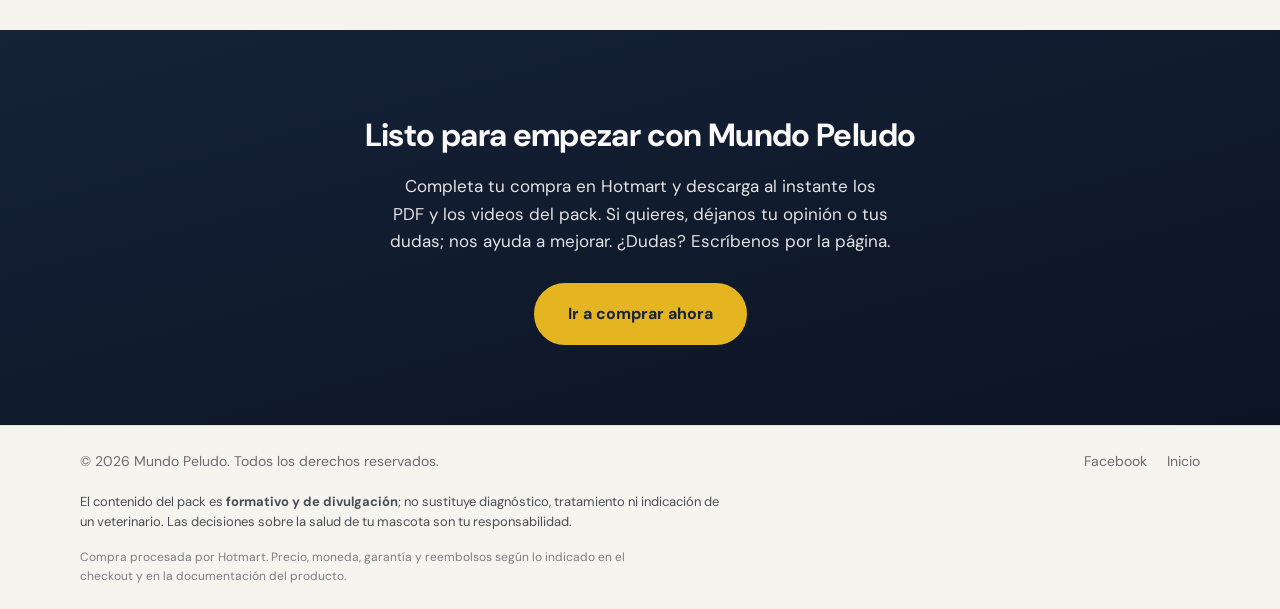
==== commit 9b1de490: "Quitar vinculo lanzamiento/inauguracion Facebook (web + video regenerado) Made-with: Cursor" ====
--- a/index.html
+++ b/index.html
@@ -5,14 +5,14 @@
     <meta name="viewport" content="width=device-width, initial-scale=1.0" />
     <meta
       name="description"
-      content="Mundo Peludo: pack digital con PDF, videos, guías bonus y reto 21 días. Precio por inauguración. Educación y bienestar de mascotas."
+      content="Mundo Peludo: pack digital con PDF, videos, guías bonus y reto 21 días. Educación y bienestar de mascotas."
     />
     <title>Mundo Peludo — Pack digital: método, guías y bonus</title>
     <link rel="stylesheet" href="styles.css" />
     <link rel="preconnect" href="https://fonts.googleapis.com" />
     <link rel="preconnect" href="https://fonts.gstatic.com" crossorigin />
     <link
-      href="https://fonts.googleapis.com/css2?family=DM+Sans:ital,opsz,wght@0,9..40,400;0,9..40,600;0,9..40,700;1,9..40,400&display=swap"
+      href="https://fonts.googleapis.com/css2?family=DM+Sans:ital,opsz,wght@0,9..40,400;0,9..40,500;0,9..40,600;0,9..40,700;1,9..40,400&family=Outfit:wght@500;600;700&display=swap"
       rel="stylesheet"
     />
     <!-- Meta Pixel — Identificador del conjunto de datos “Píxel Mundo Peludo” -->
@@ -73,6 +73,7 @@
 
     <main>
       <section class="hero" id="inicio">
+        <div class="hero__backdrop" aria-hidden="true"></div>
         <div class="container hero__grid">
           <div class="hero__copy">
             <p class="eyebrow">Educación · Comunicación · Bienestar de mascotas</p>
@@ -90,9 +91,8 @@
               <a class="btn btn--ghost" href="#incluye">Ver qué incluye</a>
             </div>
             <p class="hero__note">
-              <strong>Precio especial por inauguración</strong> del lanzamiento y de la página en Facebook. Es material
-              educativo de nuestra autoría; esperamos que el contenido sea de tu agrado y nos dejes tu opinión para seguir
-              mejorando.
+              <strong>Precio especial</strong> al ser material educativo de nuestra autoría. Esperamos que el contenido sea
+              de tu agrado y nos dejes tu opinión para seguir mejorando.
             </p>
           </div>
           <div class="hero__visual">
@@ -109,7 +109,7 @@
         </div>
       </section>
 
-      <section class="section" id="video-ventas">
+      <section class="section section--video-panel" id="video-ventas">
         <div class="container video-sales">
           <h2 class="section__title">Video de presentación</h2>
           <div class="video-sales__player-wrap">
@@ -120,7 +120,7 @@
               preload="metadata"
               poster="images/mega-pack.png"
             >
-              <source src="media/video-ventas.mp4?v=4" type="video/mp4" />
+              <source src="media/video-ventas.mp4?v=5" type="video/mp4" />
               Tu navegador no soporta video HTML5.
             </video>
           </div>
@@ -197,7 +197,7 @@
         </div>
       </section>
 
-      <section class="section section--alt" id="beneficios">
+      <section class="section section--alt section--benefits-strip" id="beneficios">
         <div class="container">
           <h2 class="section__title">Por qué este pack tiene sentido</h2>
           <p class="section__intro">
@@ -226,8 +226,8 @@
           <h2 class="section__title">De nuestra autoría — y por qué este precio</h2>
           <p class="section__intro">
             Los libros y materiales que promocionamos con este pack son <strong>obra nuestra</strong>. Por eso podemos
-            ofrecerlos con un <strong>precio especial de inauguración</strong>: celebramos el lanzamiento del producto y
-            la puesta en marcha de la comunidad <strong>Mundo Peludo</strong> en redes.
+            ofrecerlos con un <strong>precio especial</strong>, sin intermediarios, manteniendo el mismo criterio de
+            honestidad en lo que compartimos.
           </p>
           <div class="prose-block__text">
             <p>
@@ -255,10 +255,10 @@
         <div class="container">
           <h2 class="section__title">Comunidad Mundo Peludo</h2>
           <p class="section__intro">
-            Este lanzamiento coincide con la <strong>inauguración de nuestra página en Facebook</strong>. No buscamos
-            <strong>seguidores ficticios</strong> ni inflar cifras: queremos una comunidad <strong>transparente</strong>, con
-            conversación real. Te invitamos a <strong>seguirnos</strong> si te interesa el proyecto: ahí construimos el día a
-            día junto a <strong>los primeros que confían en nosotros</strong> y a quienes quieran dejar comentarios sinceros.
+            No buscamos <strong>seguidores ficticios</strong> ni inflar cifras: queremos un espacio
+            <strong>transparente</strong>, con conversación real. Si te interesa el proyecto, puedes
+            <strong>unirte a la comunidad</strong> y seguir novedades; ahí compartimos el día a día con quienes confían en
+            Mundo Peludo y quieren dejar comentarios sinceros.
           </p>
           <ul class="community__list">
             <li>
@@ -292,17 +292,17 @@
         </div>
       </section>
 
-      <section class="section" id="oferta">
+      <section class="section section--offer-stage" id="oferta">
         <div class="container offer">
           <h2 class="section__title">Tu oferta</h2>
           <p class="section__intro offer__intro">
-            <strong>Precio de inauguración</strong> por ser obra nuestra y por el lanzamiento conjunto con la página. Un
-            solo pago con acceso completo al pack digital. El <strong>importe final, moneda y condiciones</strong> se
-            confirman siempre en el checkout oficial de Hotmart antes de pagar.
+            <strong>Precio especial</strong> por ser obra nuestra. Un solo pago con acceso completo al pack digital. El
+            <strong>importe final, moneda y condiciones</strong> se confirman siempre en el checkout oficial de Hotmart antes
+            de pagar.
           </p>
           <p class="offer__urgency-note" role="note">
-            Oferta de lanzamiento por tiempo limitado: la vigencia del precio y las promociones aplicables las establece
-            Hotmart en la página de pago; revisa allí los datos actualizados.
+            Oferta por tiempo limitado: la vigencia del precio y las promociones aplicables las establece Hotmart en la
+            página de pago; revisa allí los datos actualizados.
           </p>
           <div class="offer__layout">
             <div class="offer__box">
@@ -357,8 +357,8 @@
         <div class="container cta__inner">
           <h2>Listo para empezar con Mundo Peludo</h2>
           <p>
-            Completa tu compra en Hotmart y descarga al instante los PDF y los videos del pack. Déjanos tu opinión en
-            Facebook: nos ayuda a seguir creciendo. ¿Dudas? Escríbenos por la página.
+            Completa tu compra en Hotmart y descarga al instante los PDF y los videos del pack. Si quieres, déjanos tu
+            opinión o tus dudas; nos ayuda a mejorar. ¿Dudas? Escríbenos por la página.
           </p>
           <a class="btn btn--large checkout-link" href="#" id="hotmart-link-cta">Ir a comprar ahora</a>
         </div>
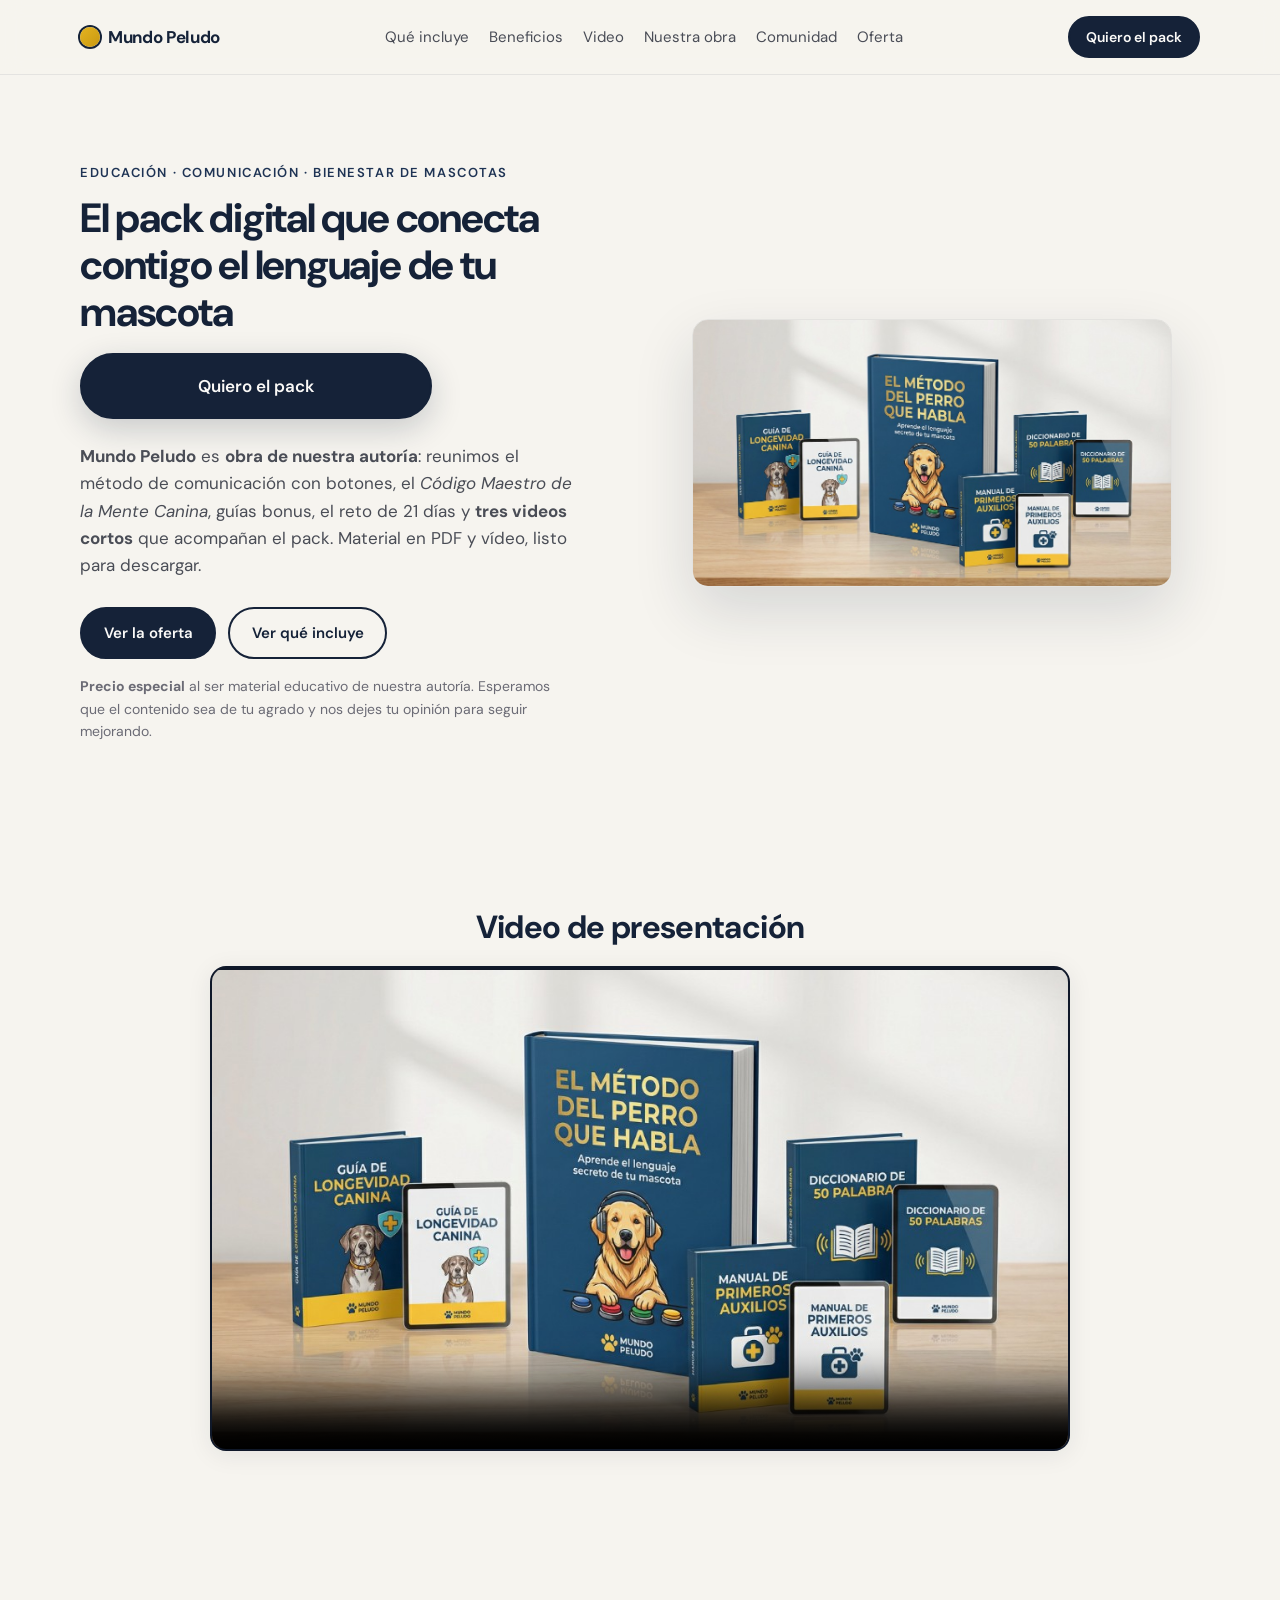
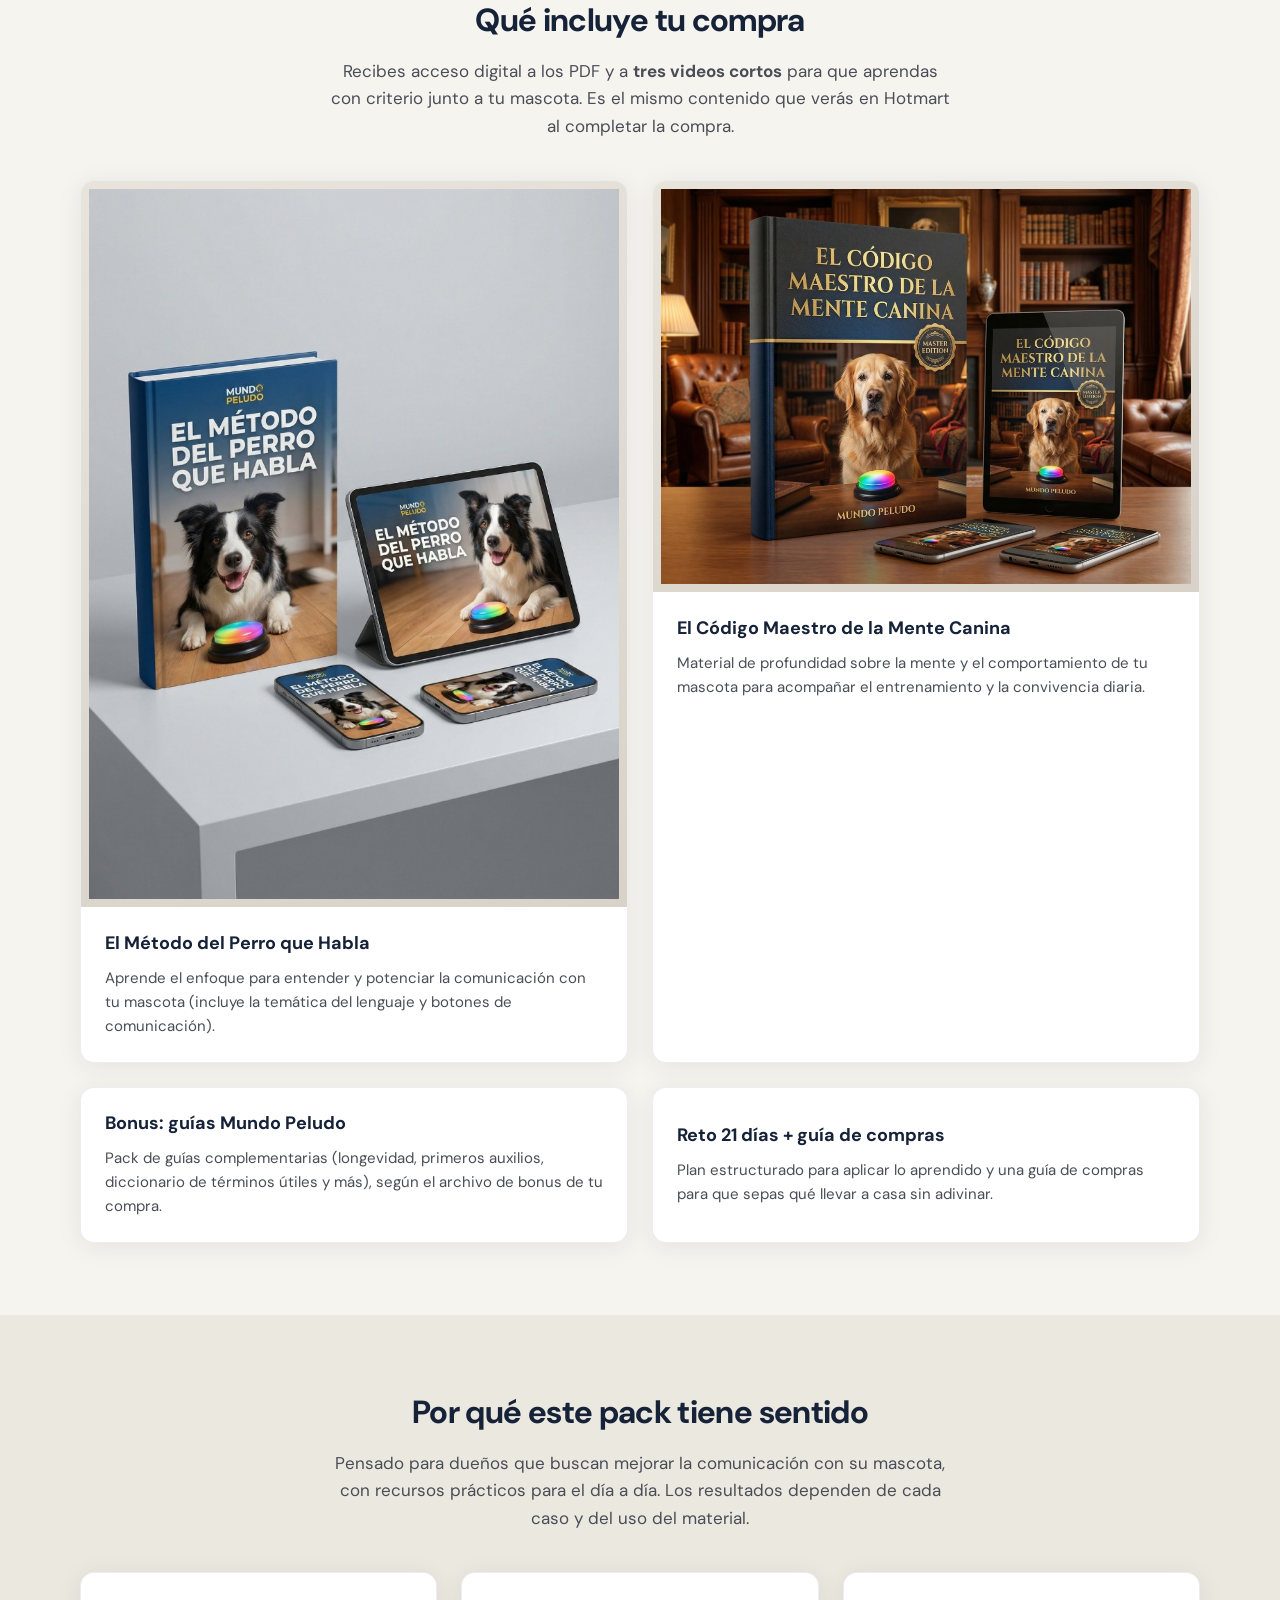
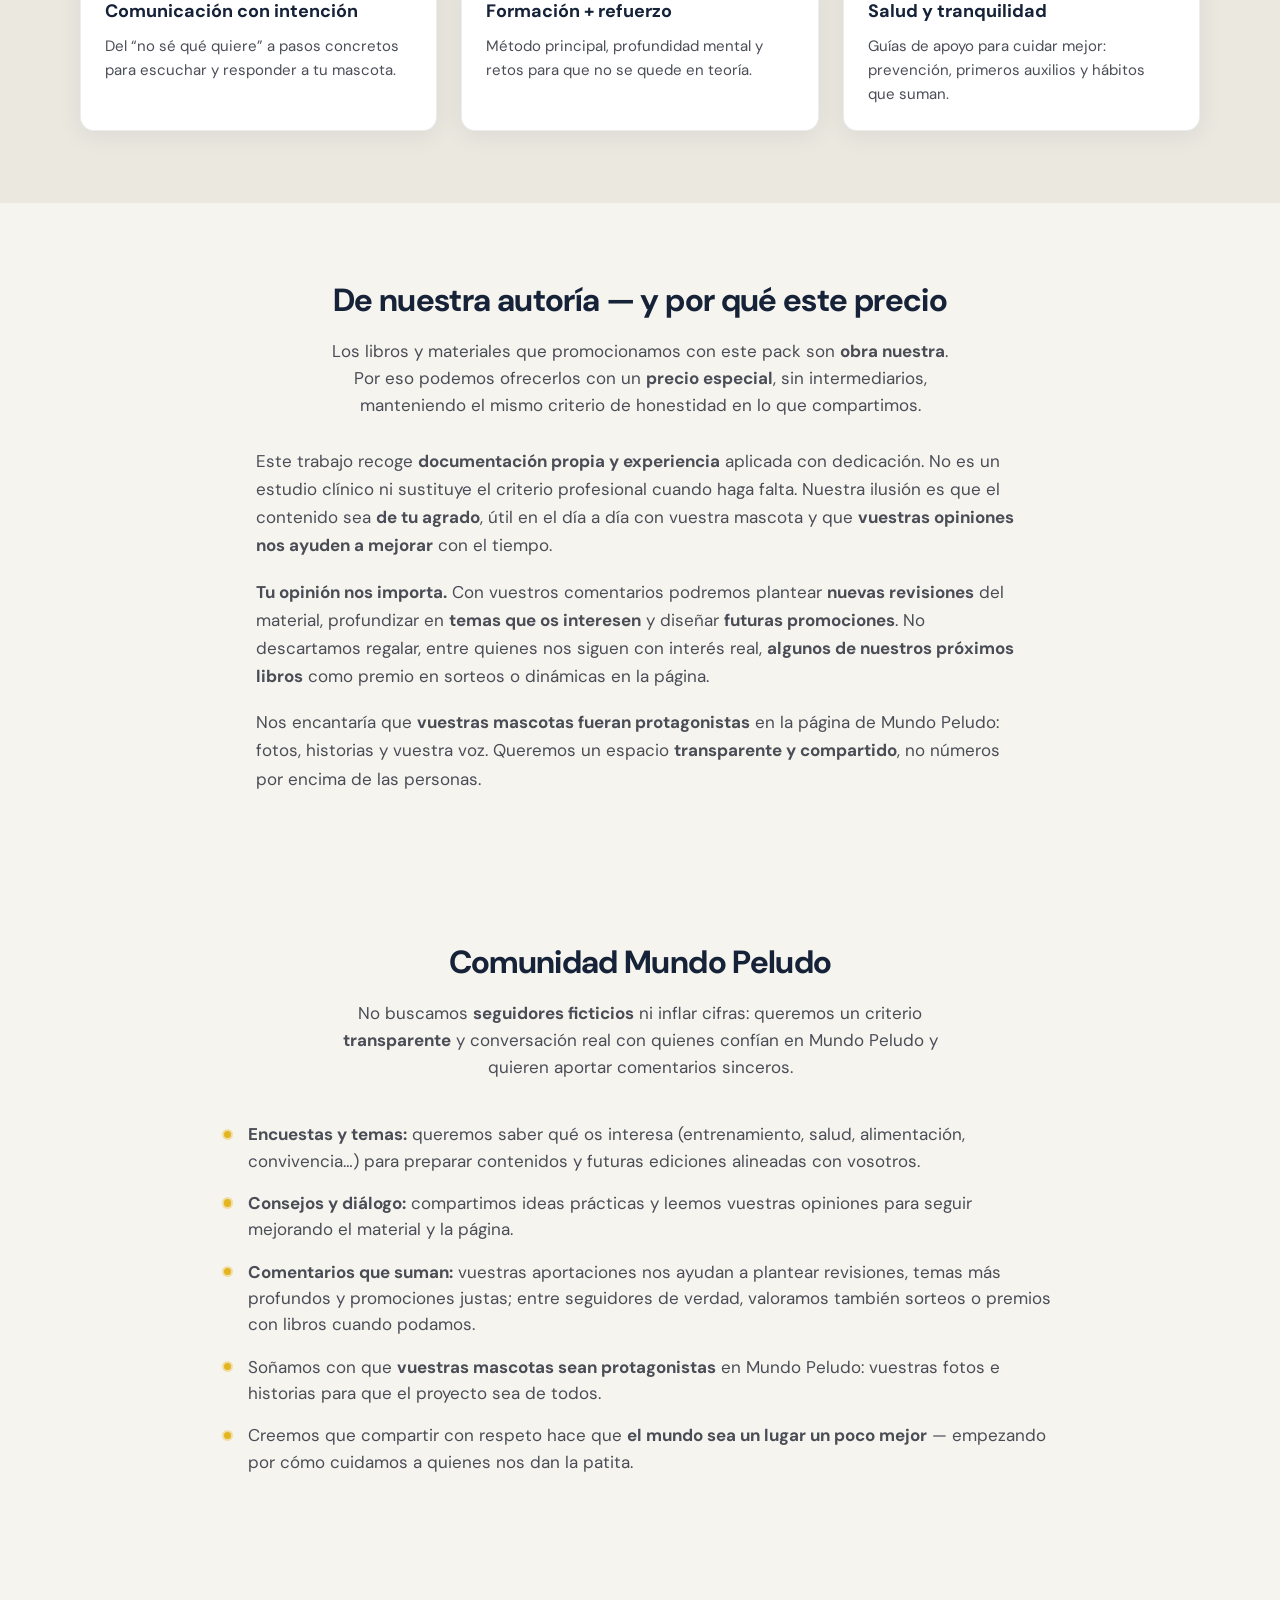
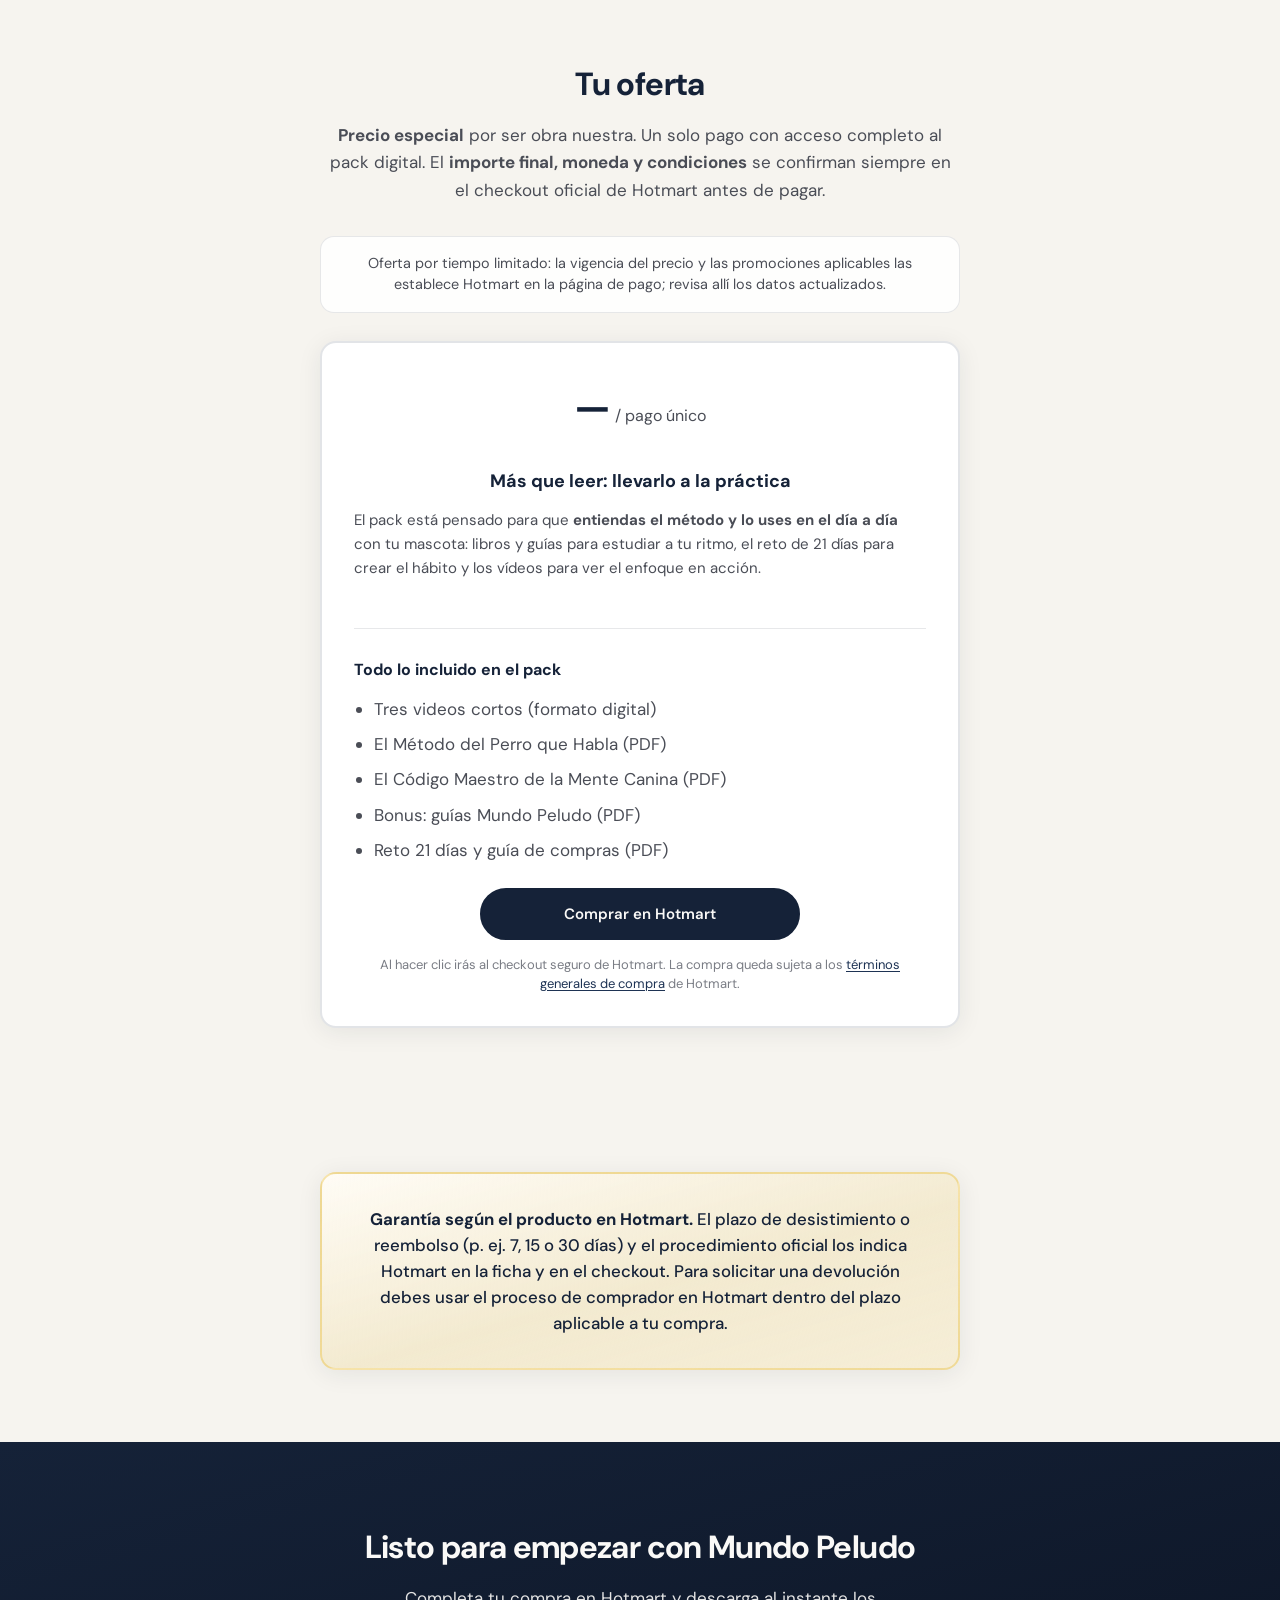
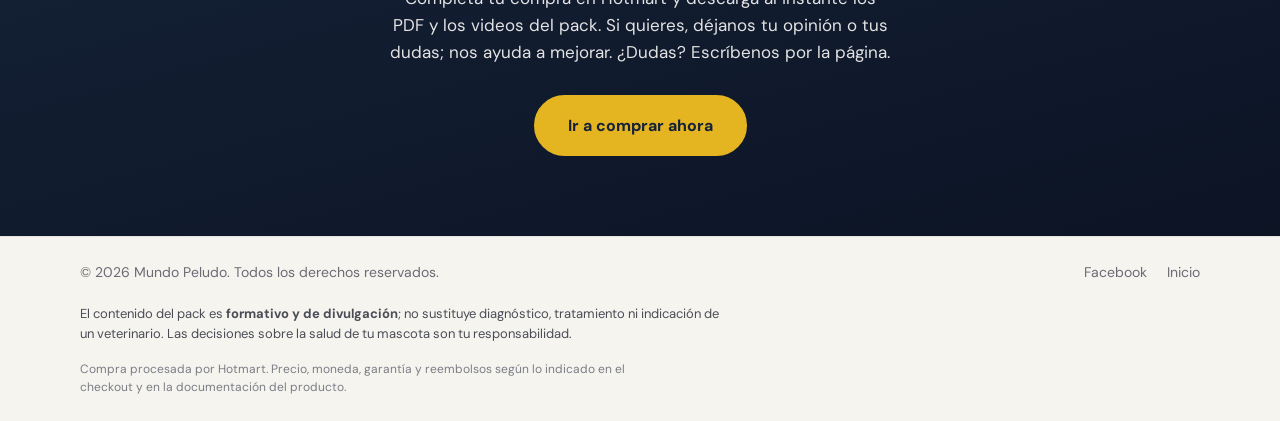
==== commit 91c65d6c: "Quitar tarjeta Siguenos en Facebook y boton de la seccion Comunidad Made-with: Cursor" ====
--- a/index.html
+++ b/index.html
@@ -120,7 +120,7 @@
               preload="metadata"
               poster="images/mega-pack.png"
             >
-              <source src="media/video-ventas.mp4?v=5" type="video/mp4" />
+              <source src="media/video-ventas.mp4?v=6" type="video/mp4" />
               Tu navegador no soporta video HTML5.
             </video>
           </div>
@@ -255,10 +255,9 @@
         <div class="container">
           <h2 class="section__title">Comunidad Mundo Peludo</h2>
           <p class="section__intro">
-            No buscamos <strong>seguidores ficticios</strong> ni inflar cifras: queremos un espacio
-            <strong>transparente</strong>, con conversación real. Si te interesa el proyecto, puedes
-            <strong>unirte a la comunidad</strong> y seguir novedades; ahí compartimos el día a día con quienes confían en
-            Mundo Peludo y quieren dejar comentarios sinceros.
+            No buscamos <strong>seguidores ficticios</strong> ni inflar cifras: queremos un criterio
+            <strong>transparente</strong> y conversación real con quienes confían en Mundo Peludo y quieren aportar
+            comentarios sinceros.
           </p>
           <ul class="community__list">
             <li>
@@ -279,16 +278,6 @@
               por cómo cuidamos a quienes nos dan la patita.
             </li>
           </ul>
-          <div class="community__box">
-            <p class="community__lead">Síguenos en Facebook</p>
-            <a
-              class="btn btn--outline"
-              href="https://www.facebook.com/profile.php?id=61584993482786"
-              target="_blank"
-              rel="noopener noreferrer"
-              >Ir a Mundo Peludo en Facebook</a
-            >
-          </div>
         </div>
       </section>
 
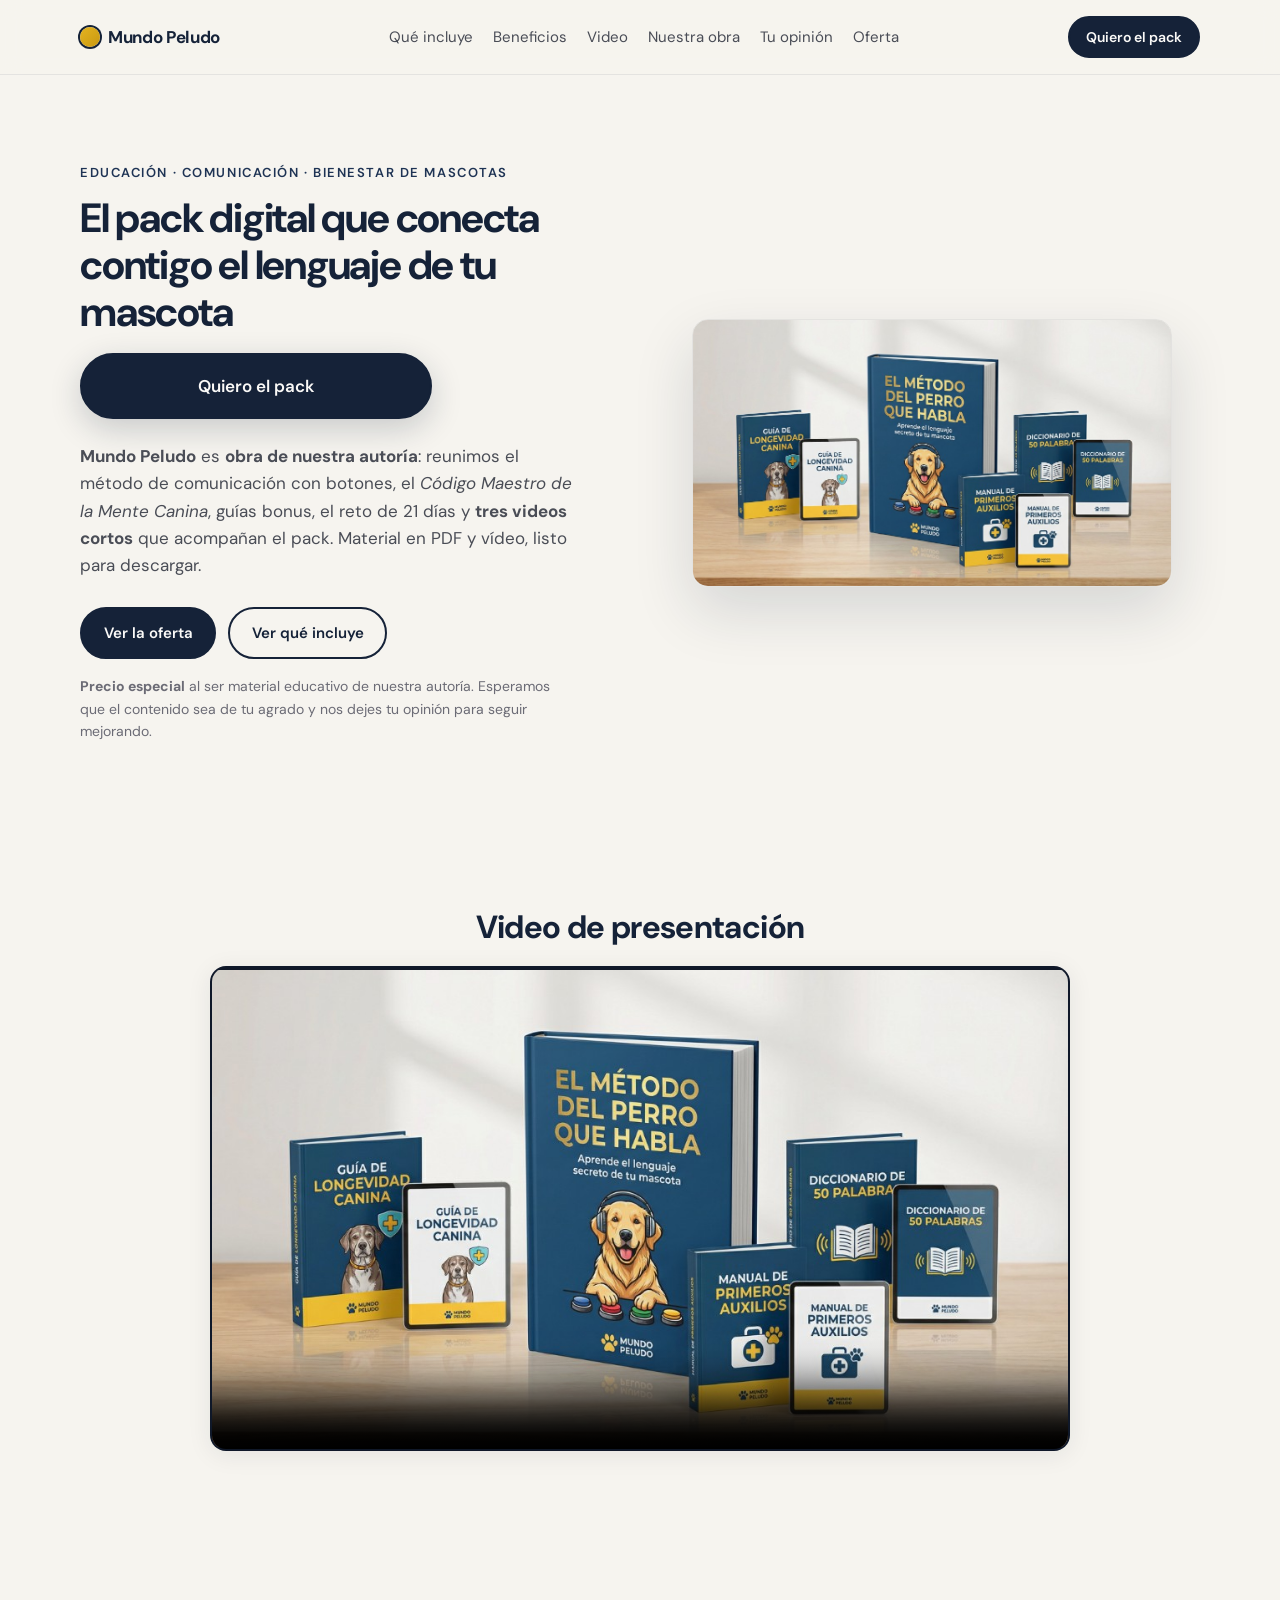
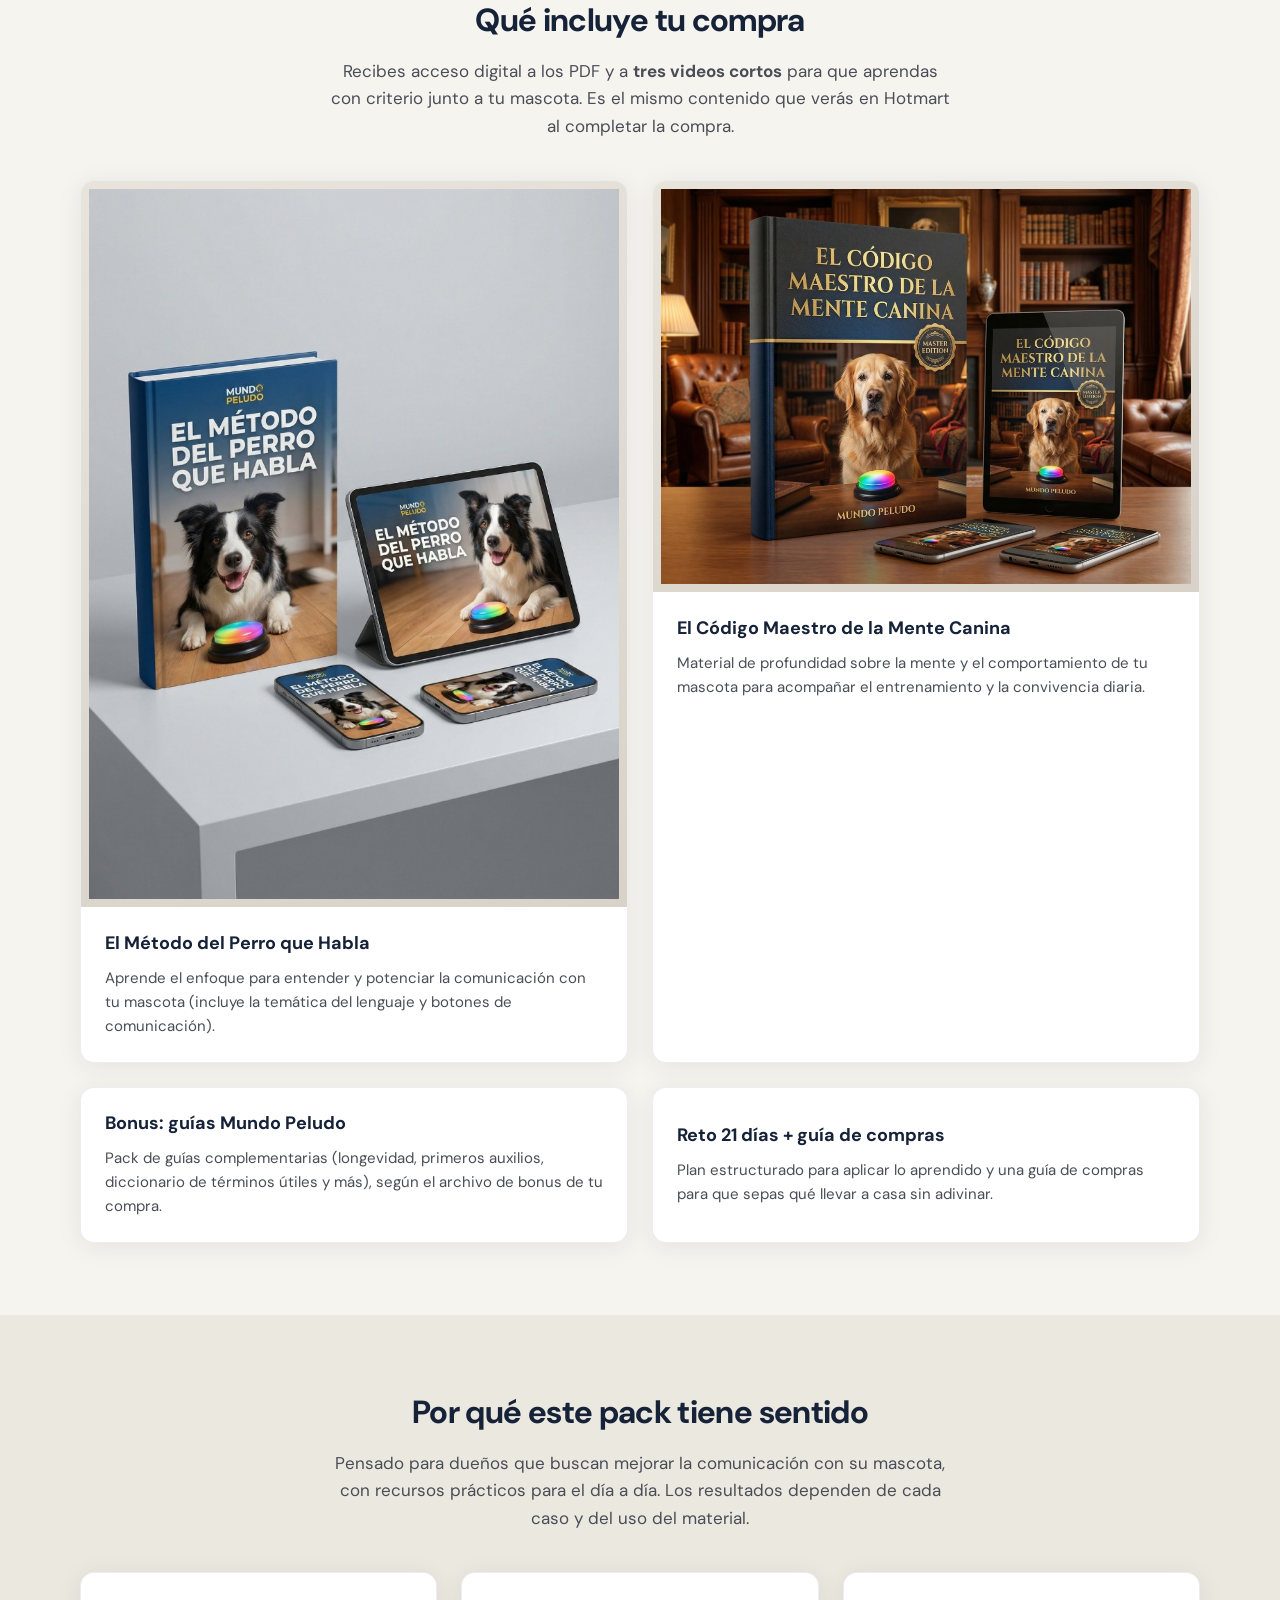
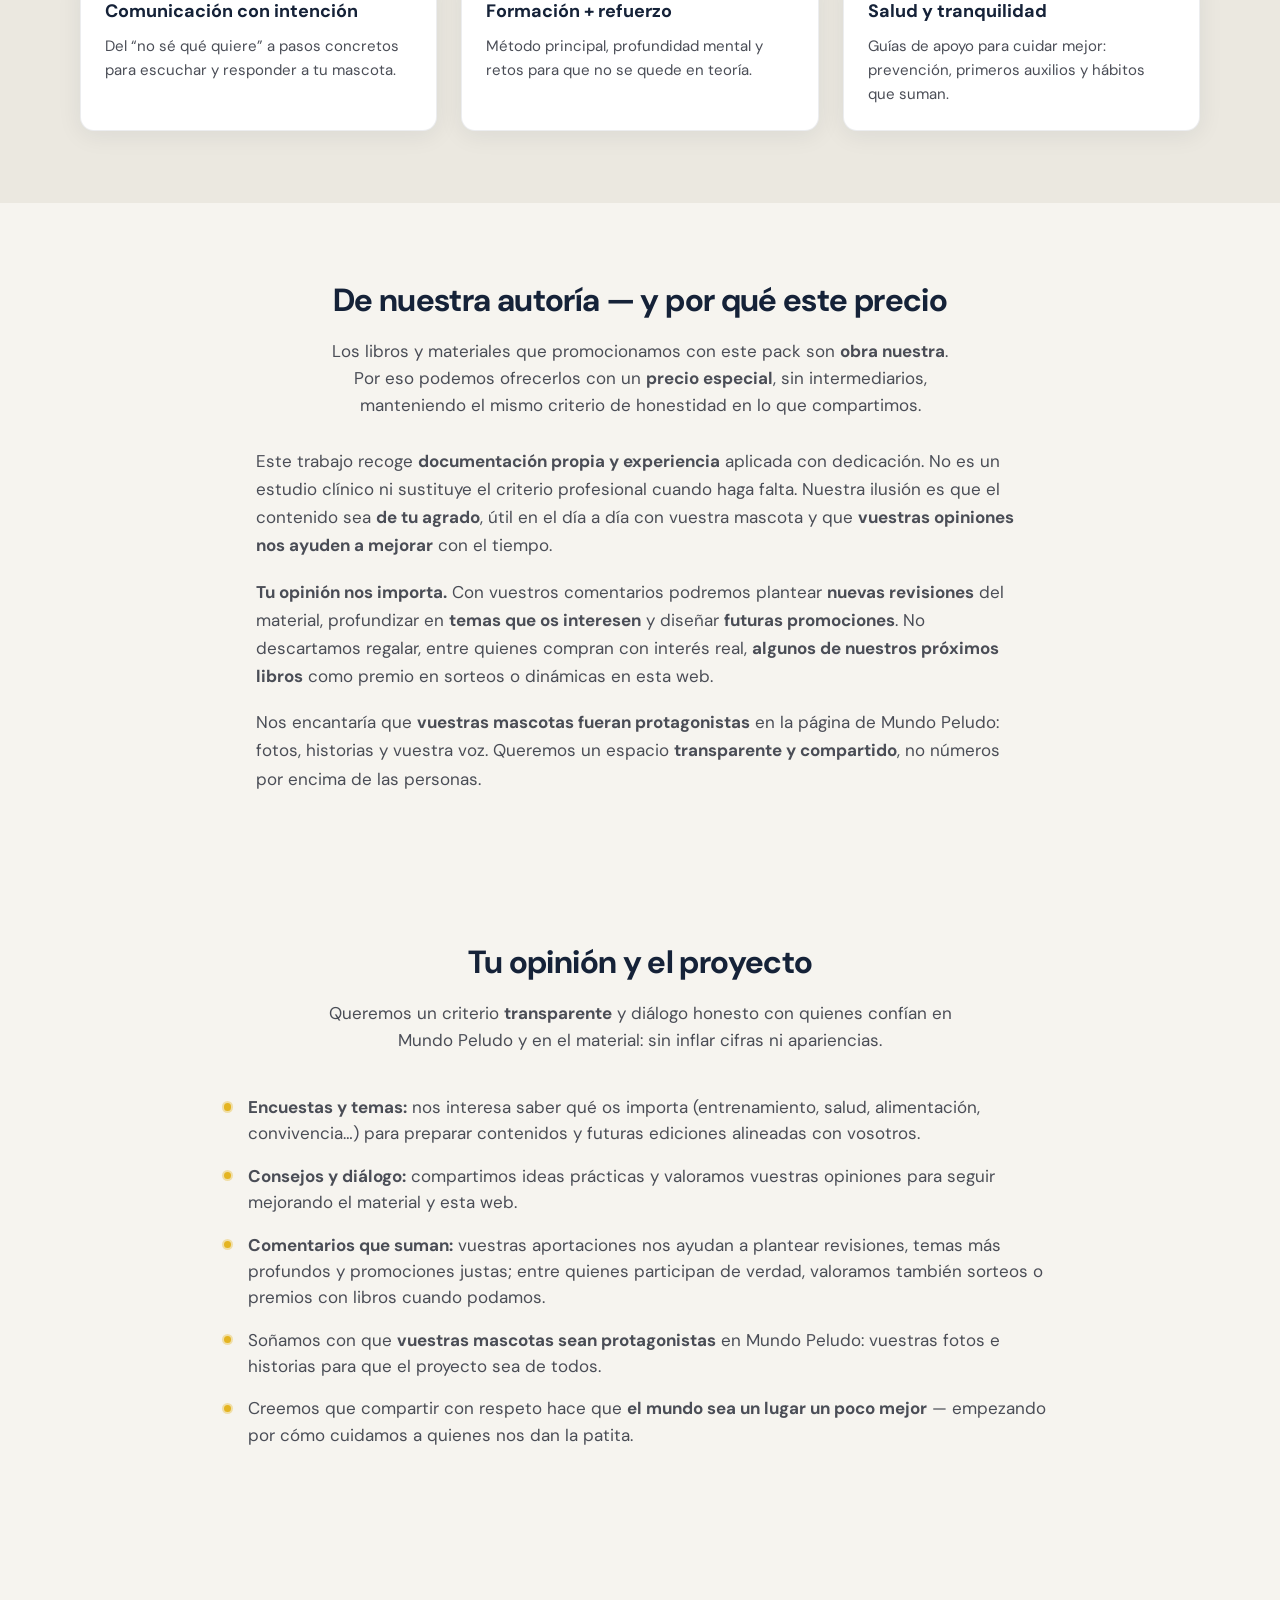
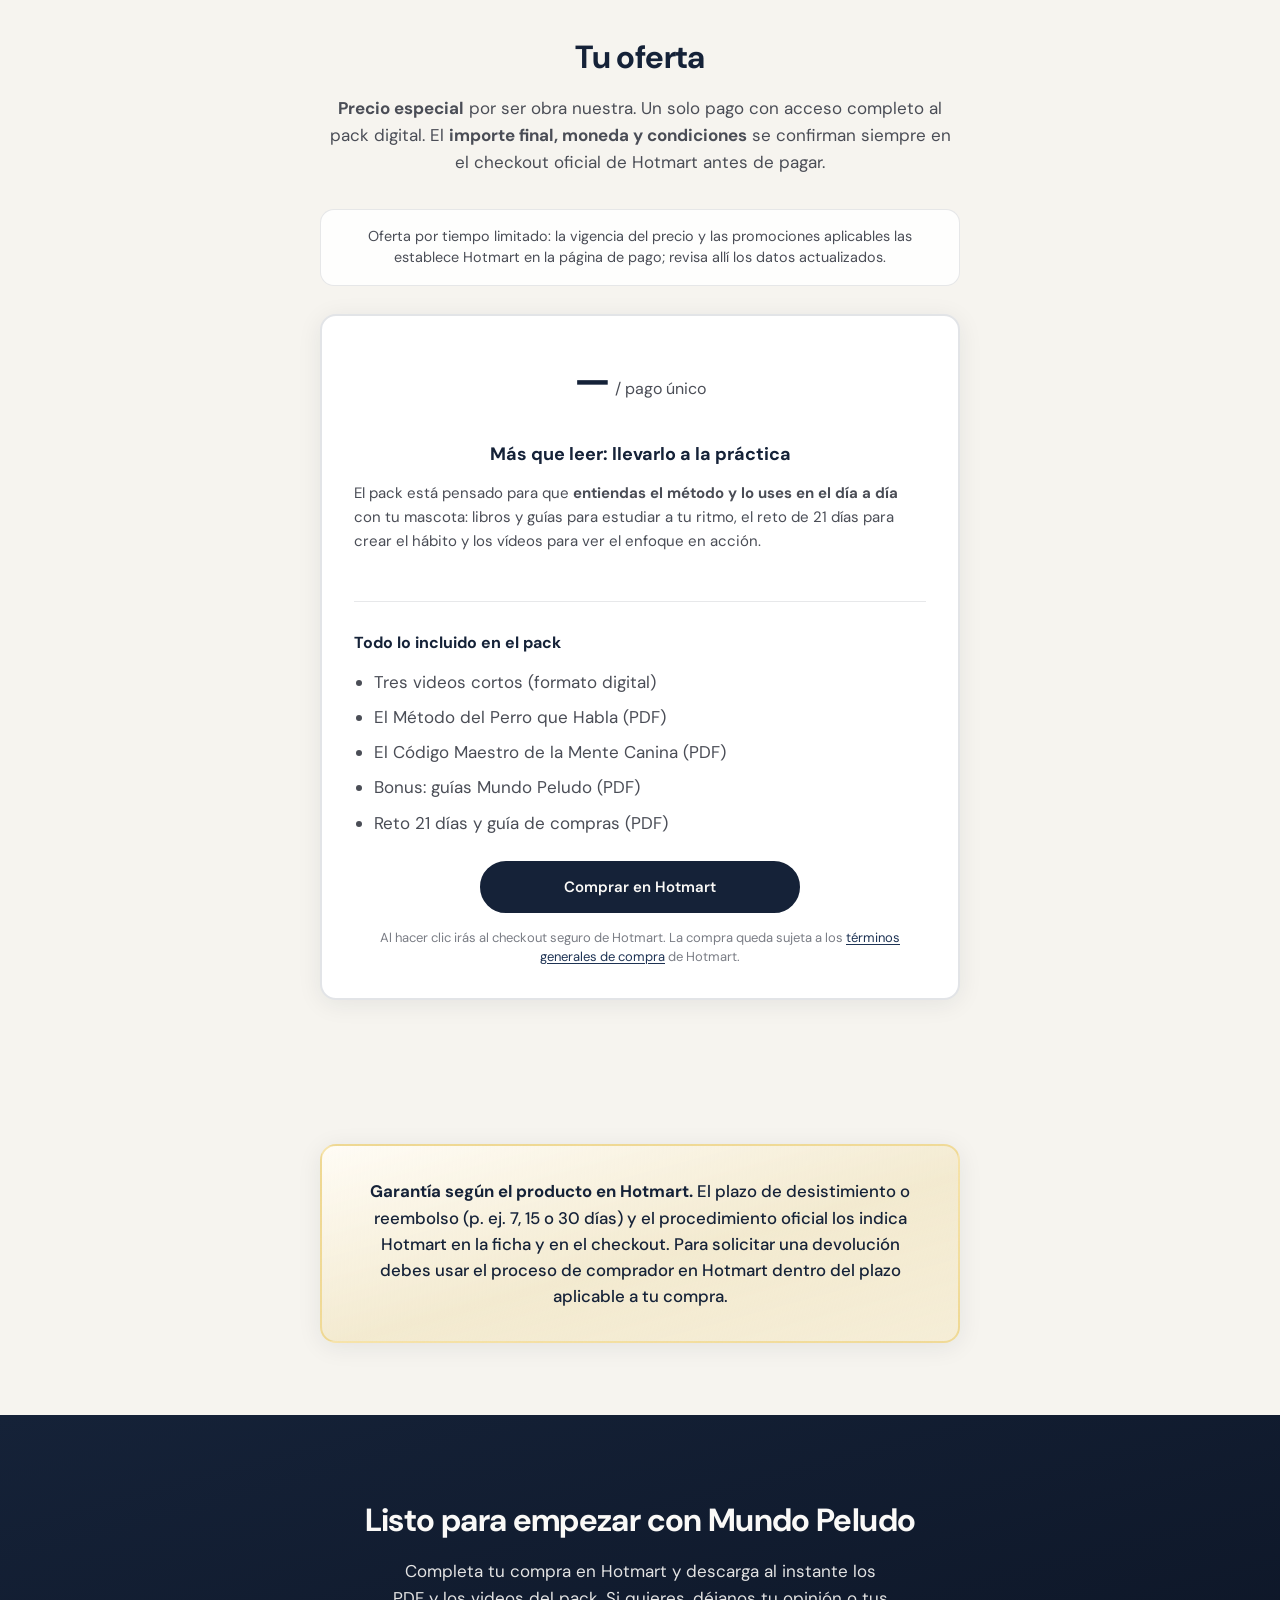
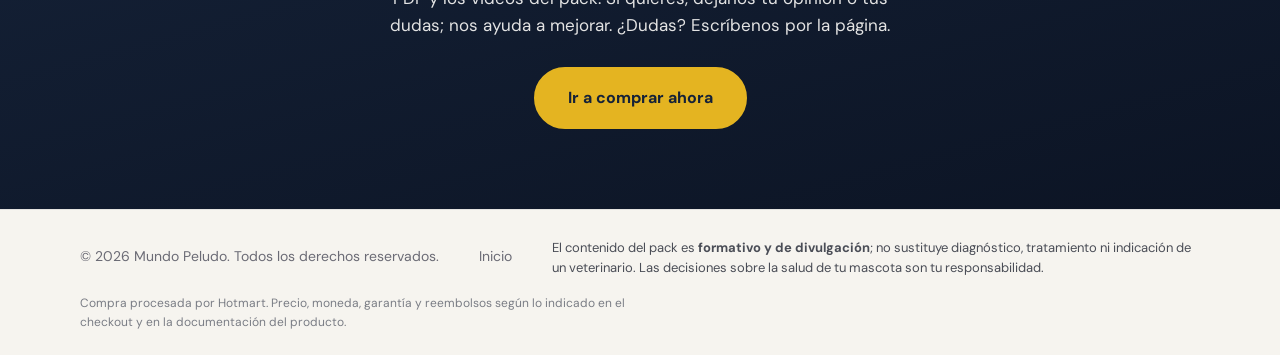
==== commit 1ca53953: "Quitar vinculos Facebook: pixel, pie, textos seguidores; video v7 Made-with: Cursor" ====
--- a/index.html
+++ b/index.html
@@ -15,43 +15,6 @@
       href="https://fonts.googleapis.com/css2?family=DM+Sans:ital,opsz,wght@0,9..40,400;0,9..40,500;0,9..40,600;0,9..40,700;1,9..40,400&family=Outfit:wght@500;600;700&display=swap"
       rel="stylesheet"
     />
-    <!-- Meta Pixel — Identificador del conjunto de datos “Píxel Mundo Peludo” -->
-    <script>
-      window.META_PIXEL_ID = "1140730384798691";
-    </script>
-    <script>
-      (function () {
-        var id = window.META_PIXEL_ID;
-        if (!id || !/^\d{10,20}$/.test(String(id))) return;
-        !(function (f, b, e, v, n, t, s) {
-          if (f.fbq) return;
-          n = f.fbq = function () {
-            n.callMethod ? n.callMethod.apply(n, arguments) : n.queue.push(arguments);
-          };
-          if (!f._fbq) f._fbq = n;
-          n.push = n;
-          n.loaded = !0;
-          n.version = "2.0";
-          n.queue = [];
-          t = b.createElement(e);
-          t.async = !0;
-          t.src = v;
-          s = b.getElementsByTagName(e)[0];
-          s.parentNode.insertBefore(t, s);
-        })(window, document, "script", "https://connect.facebook.net/en_US/fbevents.js");
-        fbq("init", id);
-        fbq("track", "PageView");
-      })();
-    </script>
-    <noscript>
-      <img
-        height="1"
-        width="1"
-        style="display: none"
-        src="https://www.facebook.com/tr?id=1140730384798691&ev=PageView&noscript=1"
-        alt=""
-      />
-    </noscript>
   </head>
   <body>
     <header class="site-header">
@@ -64,7 +27,7 @@
           <a href="#beneficios">Beneficios</a>
           <a href="#video-ventas">Video</a>
           <a href="#autoria">Nuestra obra</a>
-          <a href="#comunidad">Comunidad</a>
+          <a href="#comunidad">Tu opinión</a>
           <a href="#oferta">Oferta</a>
         </nav>
         <a class="btn btn--small checkout-link" href="#">Quiero el pack</a>
@@ -120,7 +83,7 @@
               preload="metadata"
               poster="images/mega-pack.png"
             >
-              <source src="media/video-ventas.mp4?v=6" type="video/mp4" />
+              <source src="media/video-ventas.mp4?v=7" type="video/mp4" />
               Tu navegador no soporta video HTML5.
             </video>
           </div>
@@ -239,8 +202,8 @@
             <p>
               <strong>Tu opinión nos importa.</strong> Con vuestros comentarios podremos plantear
               <strong>nuevas revisiones</strong> del material, profundizar en <strong>temas que os interesen</strong> y
-              diseñar <strong>futuras promociones</strong>. No descartamos regalar, entre quienes nos siguen con interés real,
-              <strong>algunos de nuestros próximos libros</strong> como premio en sorteos o dinámicas en la página.
+              diseñar <strong>futuras promociones</strong>. No descartamos regalar, entre quienes compran con interés real,
+              <strong>algunos de nuestros próximos libros</strong> como premio en sorteos o dinámicas en esta web.
             </p>
             <p>
               Nos encantaría que <strong>vuestras mascotas fueran protagonistas</strong> en la página de Mundo Peludo:
@@ -253,25 +216,28 @@
 
       <section class="section community" id="comunidad">
         <div class="container">
-          <h2 class="section__title">Comunidad Mundo Peludo</h2>
+          <h2 class="section__title">Tu opinión y el proyecto</h2>
           <p class="section__intro">
-            No buscamos <strong>seguidores ficticios</strong> ni inflar cifras: queremos un criterio
-            <strong>transparente</strong> y conversación real con quienes confían en Mundo Peludo y quieren aportar
-            comentarios sinceros.
+            Queremos un criterio <strong>transparente</strong> y diálogo honesto con quienes confían en Mundo Peludo y en
+            el material: sin inflar cifras ni apariencias.
           </p>
           <ul class="community__list">
             <li>
-              <strong>Encuestas y temas:</strong> queremos saber qué os interesa (entrenamiento, salud, alimentación,
+              <strong>Encuestas y temas:</strong> nos interesa saber qué os importa (entrenamiento, salud, alimentación,
               convivencia…) para preparar contenidos y futuras ediciones alineadas con vosotros.
             </li>
             <li>
-              <strong>Consejos y diálogo:</strong> compartimos ideas prácticas y leemos vuestras opiniones para seguir mejorando el material y la página.
-            </li>
-            <li>
-              <strong>Comentarios que suman:</strong> vuestras aportaciones nos ayudan a plantear revisiones, temas más profundos y promociones justas; entre seguidores de verdad, valoramos también sorteos o premios con libros cuando podamos.
-            </li>
-            <li>
-              Soñamos con que <strong>vuestras mascotas sean protagonistas</strong> en Mundo Peludo: vuestras fotos e historias para que el proyecto sea de todos.
+              <strong>Consejos y diálogo:</strong> compartimos ideas prácticas y valoramos vuestras opiniones para seguir
+              mejorando el material y esta web.
+            </li>
+            <li>
+              <strong>Comentarios que suman:</strong> vuestras aportaciones nos ayudan a plantear revisiones, temas más
+              profundos y promociones justas; entre quienes participan de verdad, valoramos también sorteos o premios con
+              libros cuando podamos.
+            </li>
+            <li>
+              Soñamos con que <strong>vuestras mascotas sean protagonistas</strong> en Mundo Peludo: vuestras fotos e
+              historias para que el proyecto sea de todos.
             </li>
             <li>
               Creemos que compartir con respeto hace que <strong>el mundo sea un lugar un poco mejor</strong> — empezando
@@ -358,9 +324,6 @@
       <div class="container footer__inner">
         <p class="footer__brand">© <span id="year"></span> Mundo Peludo. Todos los derechos reservados.</p>
         <nav class="footer__nav" aria-label="Pie">
-          <a href="https://www.facebook.com/profile.php?id=61584993482786" target="_blank" rel="noopener noreferrer"
-            >Facebook</a
-          >
           <a href="#inicio">Inicio</a>
         </nav>
         <p class="footer__legal">
@@ -380,27 +343,12 @@
       var HOTMART_URL = "https://pay.hotmart.com/U105220142I";
       document.querySelectorAll(".checkout-link").forEach(function (el) {
         el.setAttribute("href", HOTMART_URL);
-        el.addEventListener("click", function () {
-          if (typeof fbq === "function") {
-            fbq("track", "InitiateCheckout");
-          }
-        });
       });
       // Pon aquí el precio visible, ej. "USD 29" o "29 €". Déjalo vacío para mostrar "—".
       var PRECIO_TEXTO = "";
       var precioEl = document.getElementById("precio-display");
       if (precioEl) precioEl.textContent = PRECIO_TEXTO || "—";
 
-      var videoVentas = document.getElementById("video-ventas-player");
-      if (videoVentas) {
-        videoVentas.addEventListener(
-          "play",
-          function () {
-            if (typeof fbq === "function") fbq("trackCustom", "VideoVentasPlay");
-          },
-          { once: true }
-        );
-      }
     </script>
   </body>
 </html>
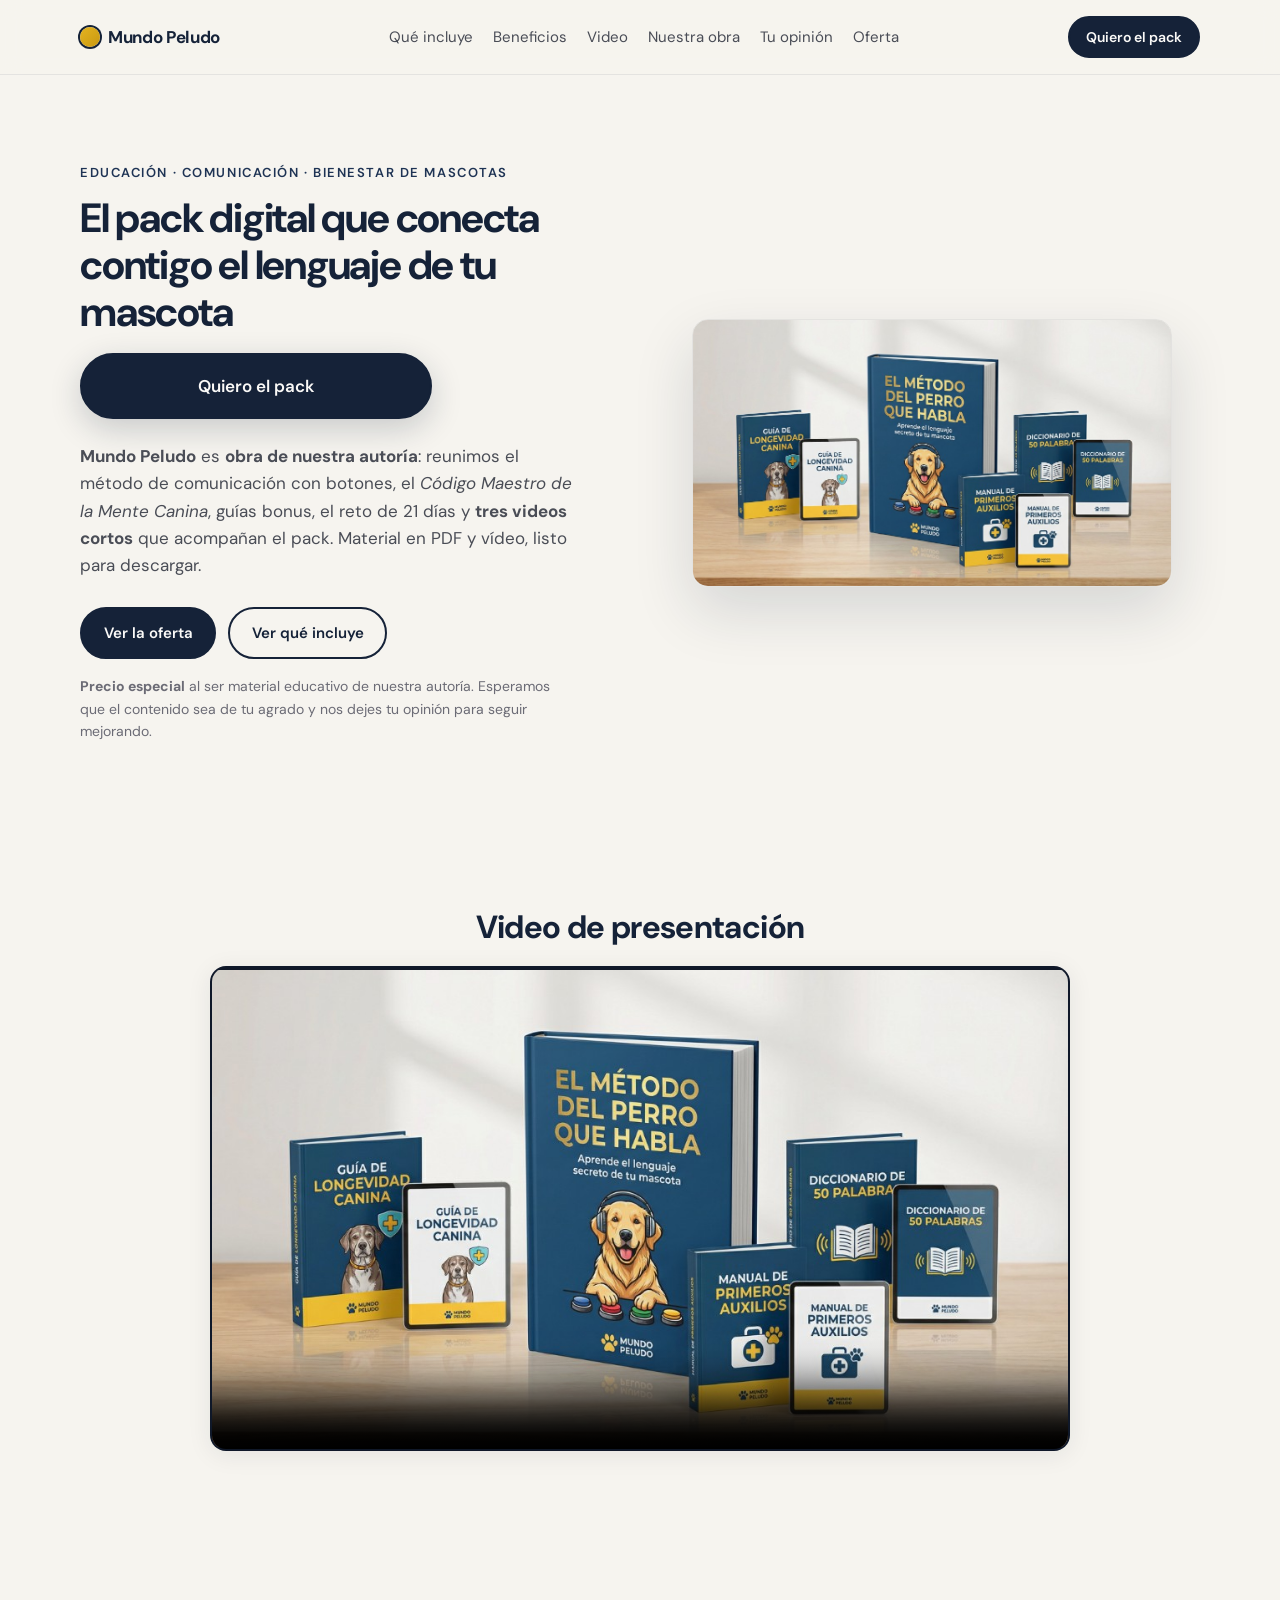
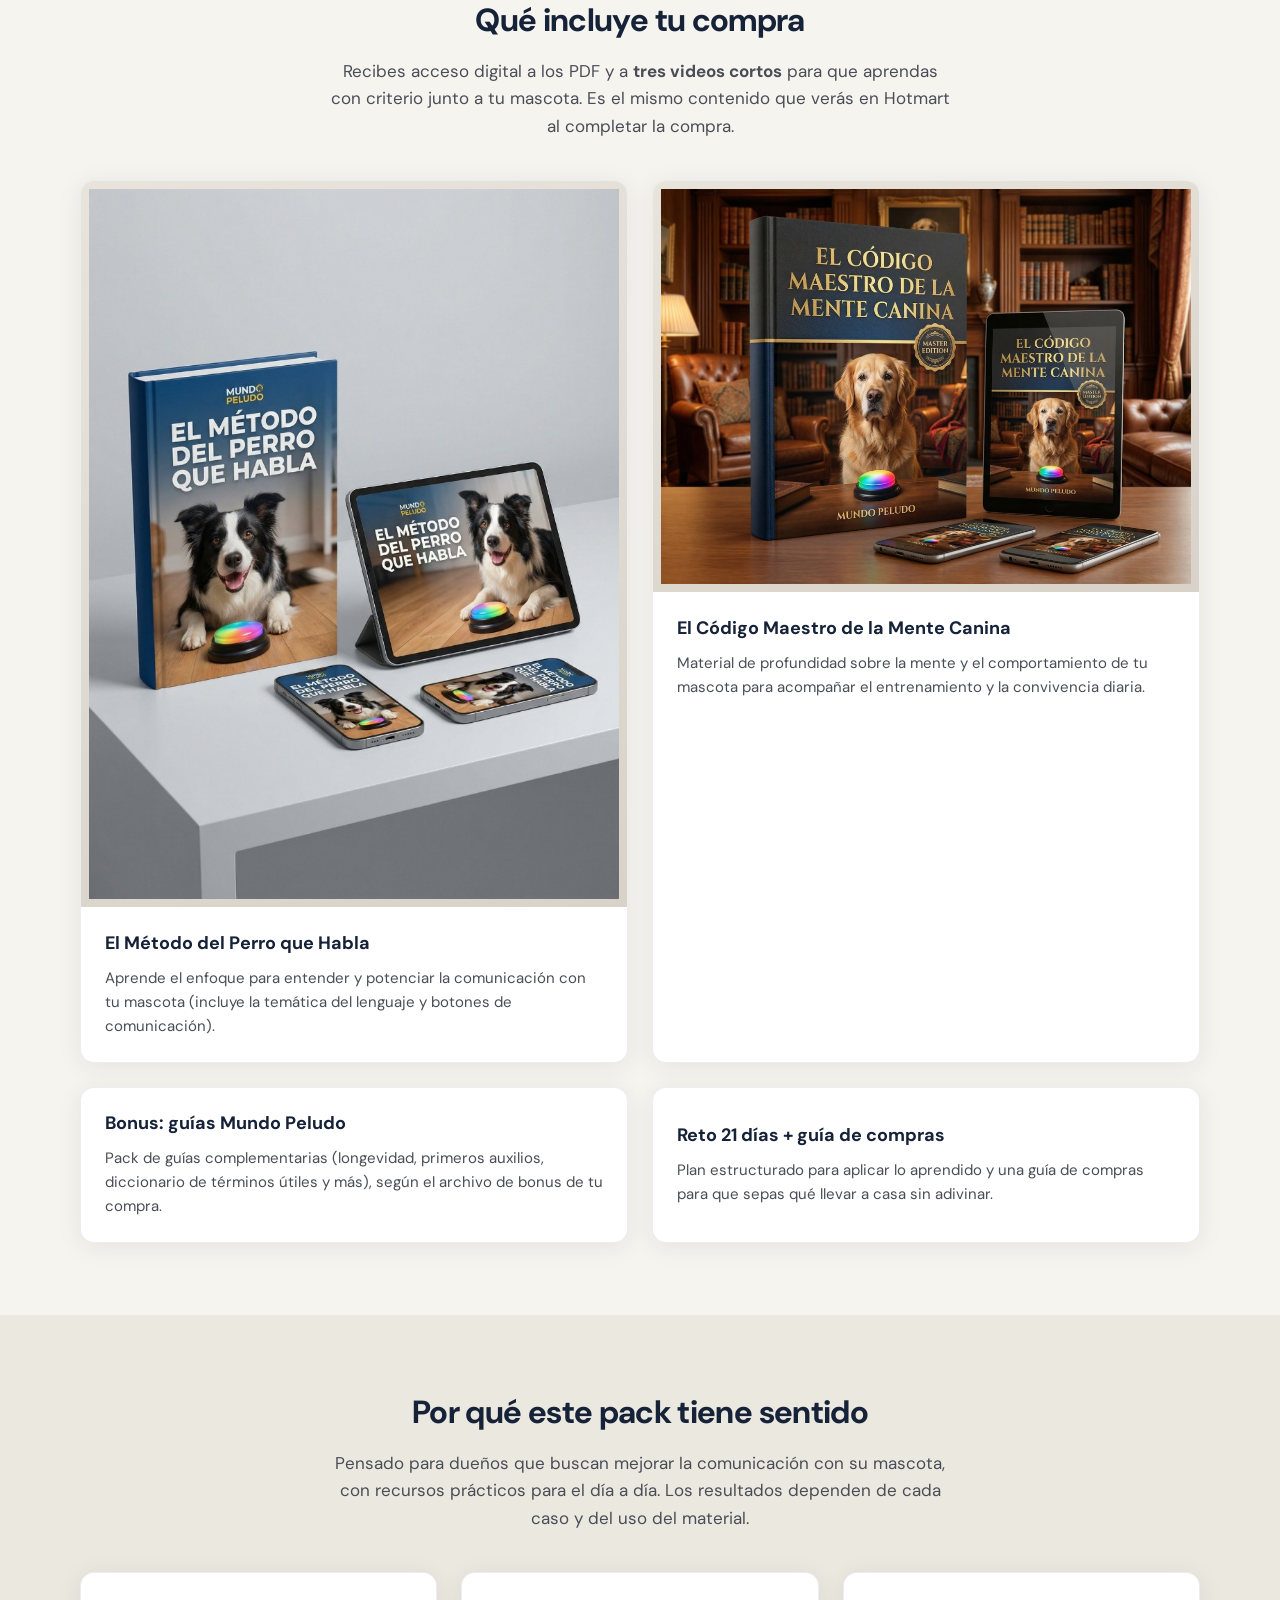
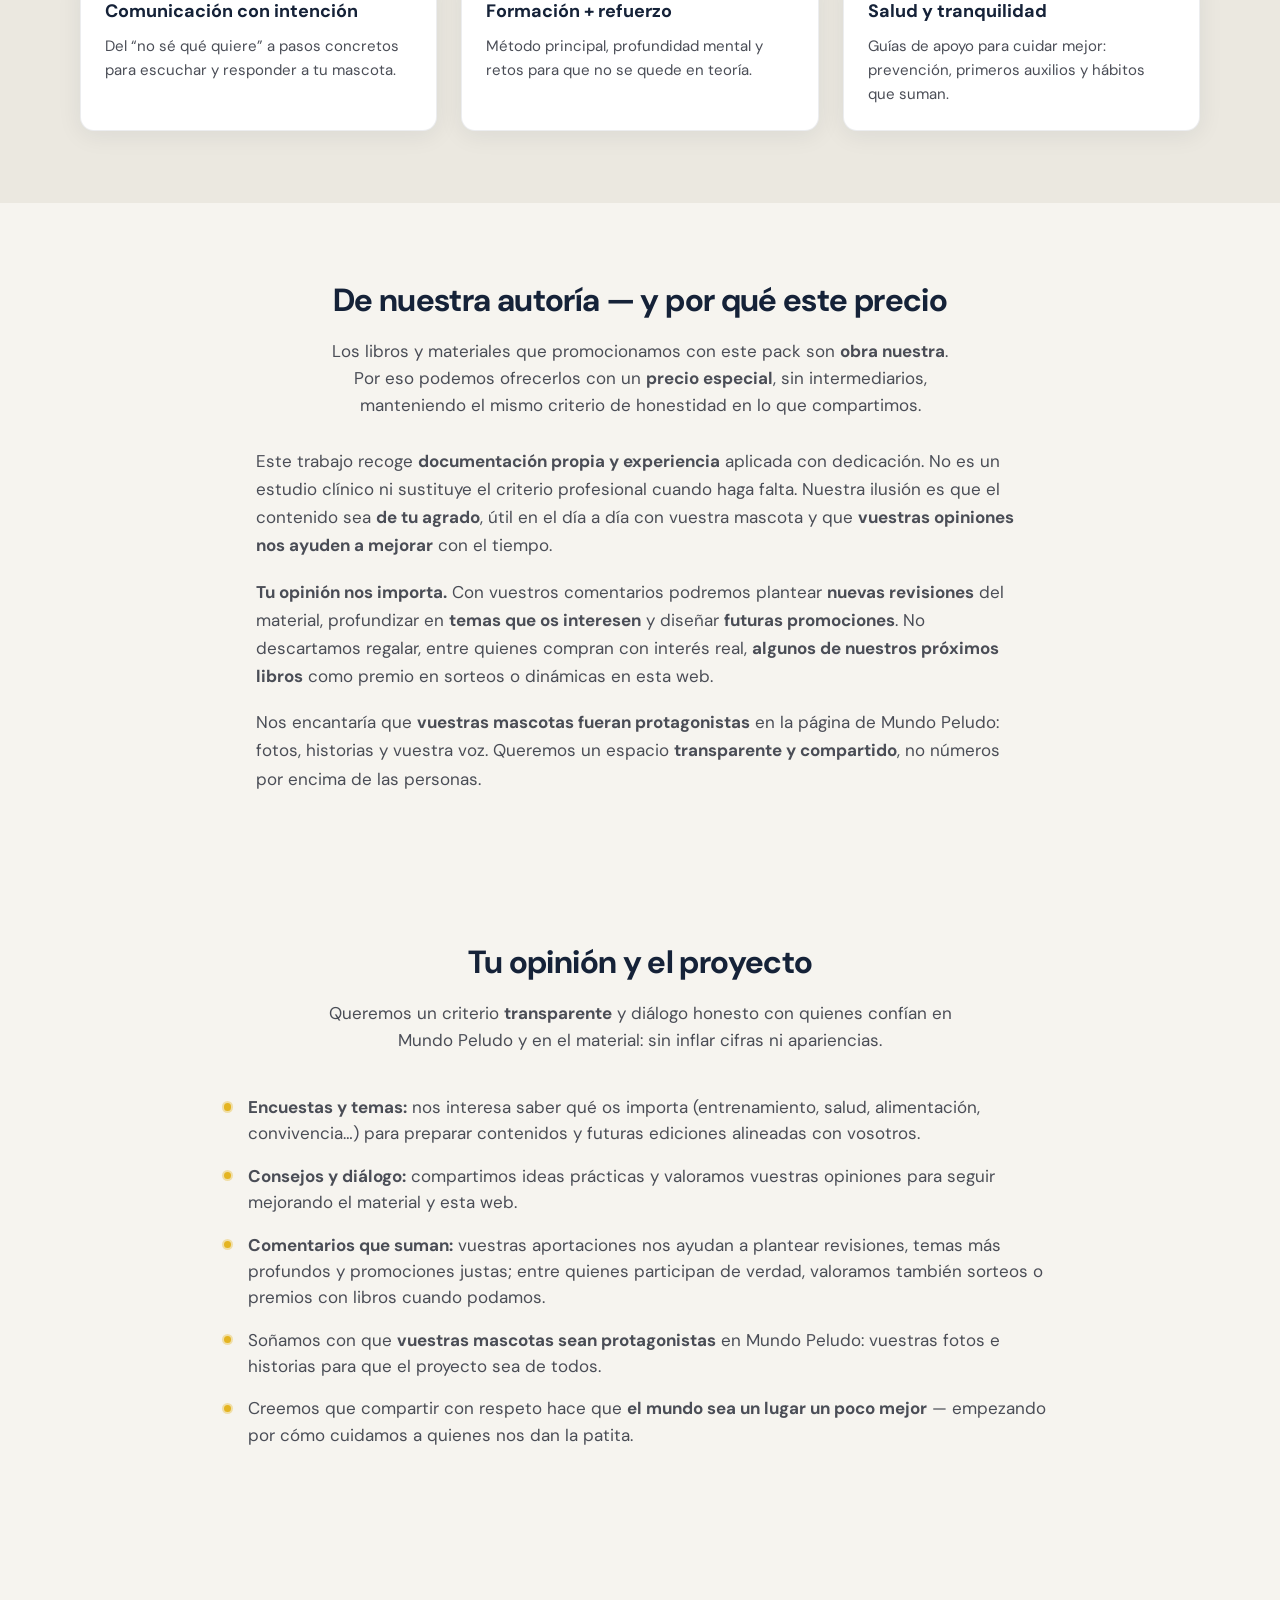
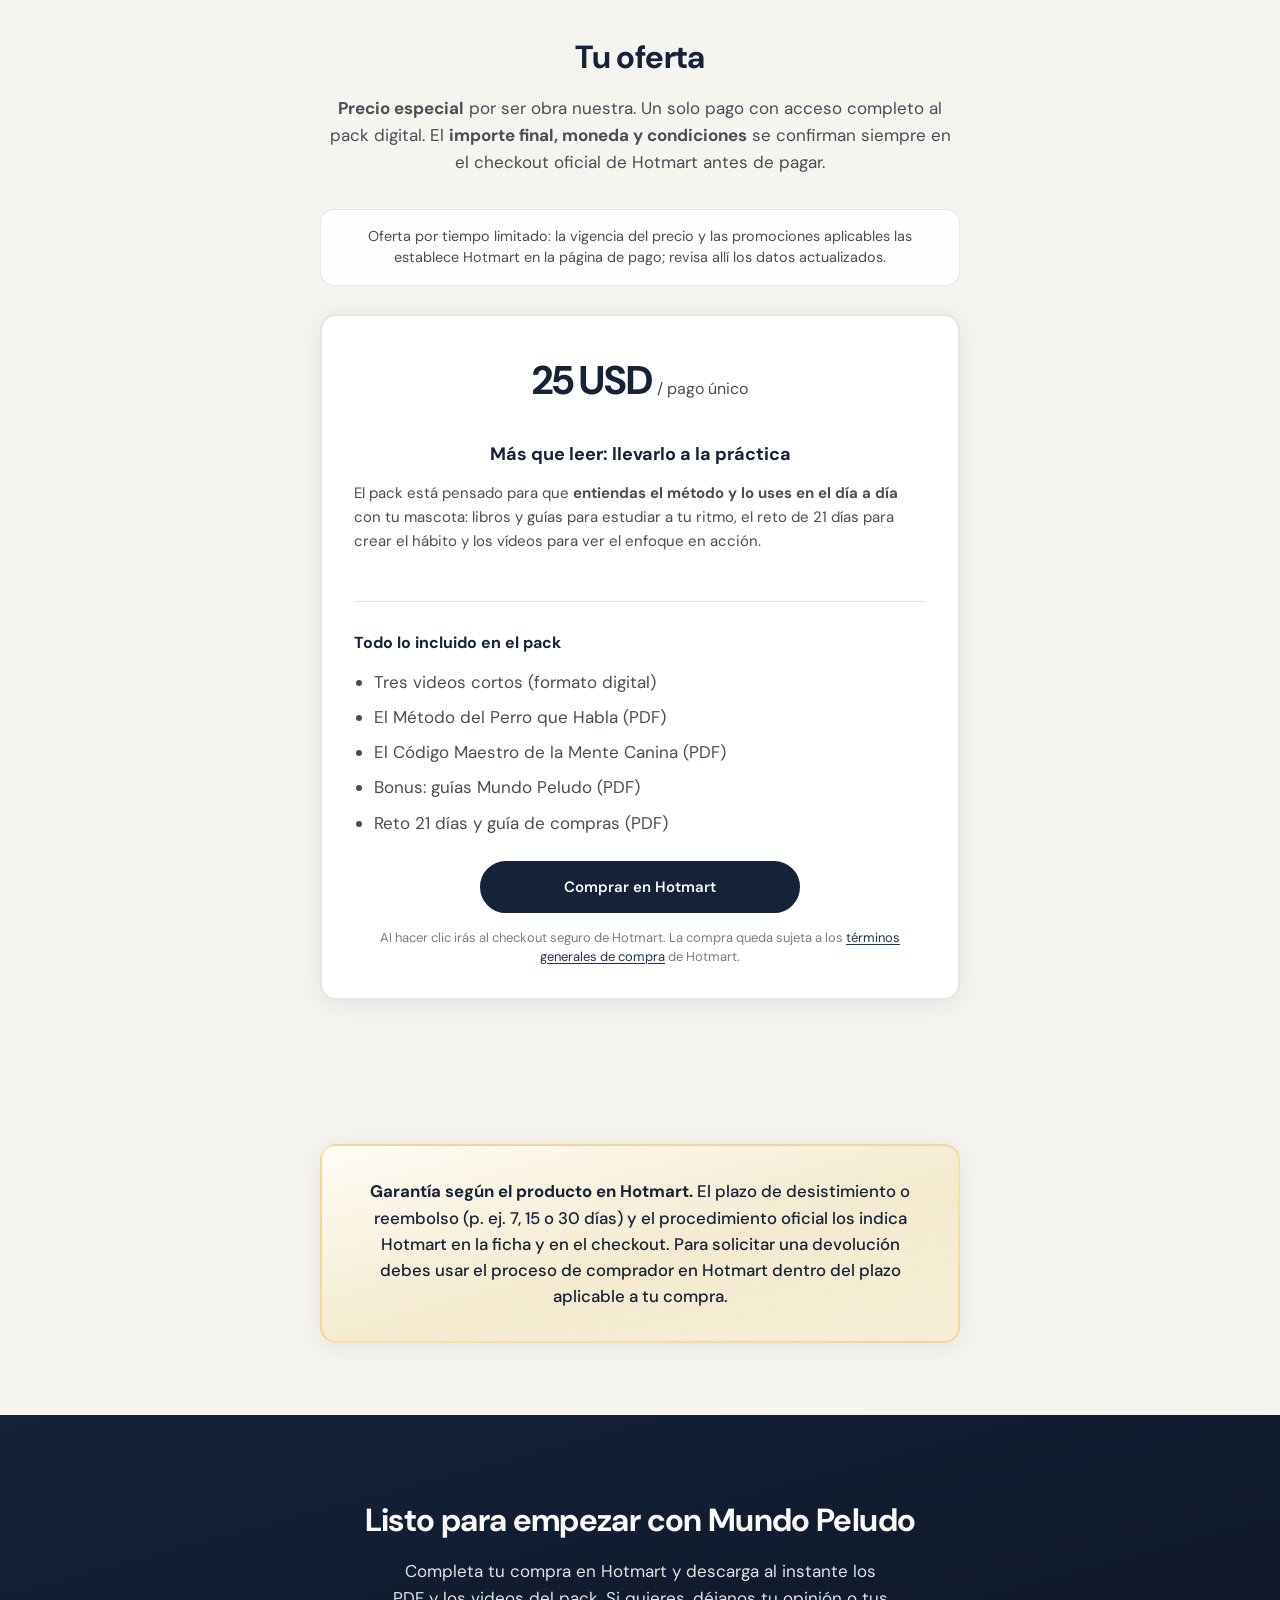
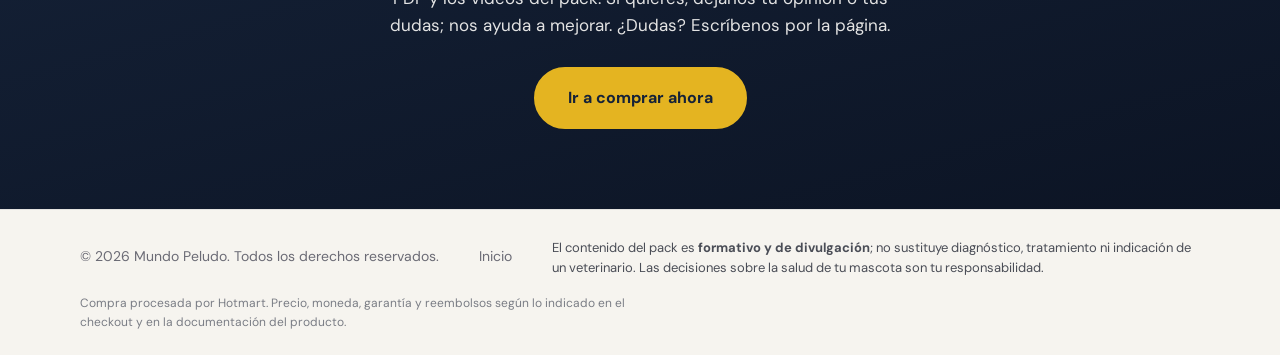
==== commit 0b164021: "Mostrar precio orientativo 25 USD en oferta Made-with: Cursor" ====
--- a/index.html
+++ b/index.html
@@ -15,6 +15,43 @@
       href="https://fonts.googleapis.com/css2?family=DM+Sans:ital,opsz,wght@0,9..40,400;0,9..40,500;0,9..40,600;0,9..40,700;1,9..40,400&family=Outfit:wght@500;600;700&display=swap"
       rel="stylesheet"
     />
+    <!-- Meta Pixel — solo medición (anuncios / conversiones); sin enlaces visibles a Facebook en la página -->
+    <script>
+      window.META_PIXEL_ID = "1140730384798691";
+    </script>
+    <script>
+      (function () {
+        var id = window.META_PIXEL_ID;
+        if (!id || !/^\d{10,20}$/.test(String(id))) return;
+        !(function (f, b, e, v, n, t, s) {
+          if (f.fbq) return;
+          n = f.fbq = function () {
+            n.callMethod ? n.callMethod.apply(n, arguments) : n.queue.push(arguments);
+          };
+          if (!f._fbq) f._fbq = n;
+          n.push = n;
+          n.loaded = !0;
+          n.version = "2.0";
+          n.queue = [];
+          t = b.createElement(e);
+          t.async = !0;
+          t.src = v;
+          s = b.getElementsByTagName(e)[0];
+          s.parentNode.insertBefore(t, s);
+        })(window, document, "script", "https://connect.facebook.net/en_US/fbevents.js");
+        fbq("init", id);
+        fbq("track", "PageView");
+      })();
+    </script>
+    <noscript>
+      <img
+        height="1"
+        width="1"
+        style="display: none"
+        src="https://www.facebook.com/tr?id=1140730384798691&ev=PageView&noscript=1"
+        alt=""
+      />
+    </noscript>
   </head>
   <body>
     <header class="site-header">
@@ -343,12 +380,27 @@
       var HOTMART_URL = "https://pay.hotmart.com/U105220142I";
       document.querySelectorAll(".checkout-link").forEach(function (el) {
         el.setAttribute("href", HOTMART_URL);
+        el.addEventListener("click", function () {
+          if (typeof fbq === "function") {
+            fbq("track", "InitiateCheckout");
+          }
+        });
       });
-      // Pon aquí el precio visible, ej. "USD 29" o "29 €". Déjalo vacío para mostrar "—".
-      var PRECIO_TEXTO = "";
+      // Precio orientativo (el importe final lo confirma Hotmart en el checkout, con impuestos si aplican).
+      var PRECIO_TEXTO = "25 USD";
       var precioEl = document.getElementById("precio-display");
       if (precioEl) precioEl.textContent = PRECIO_TEXTO || "—";
 
+      var videoVentas = document.getElementById("video-ventas-player");
+      if (videoVentas) {
+        videoVentas.addEventListener(
+          "play",
+          function () {
+            if (typeof fbq === "function") fbq("trackCustom", "VideoVentasPlay");
+          },
+          { once: true }
+        );
+      }
     </script>
   </body>
 </html>
